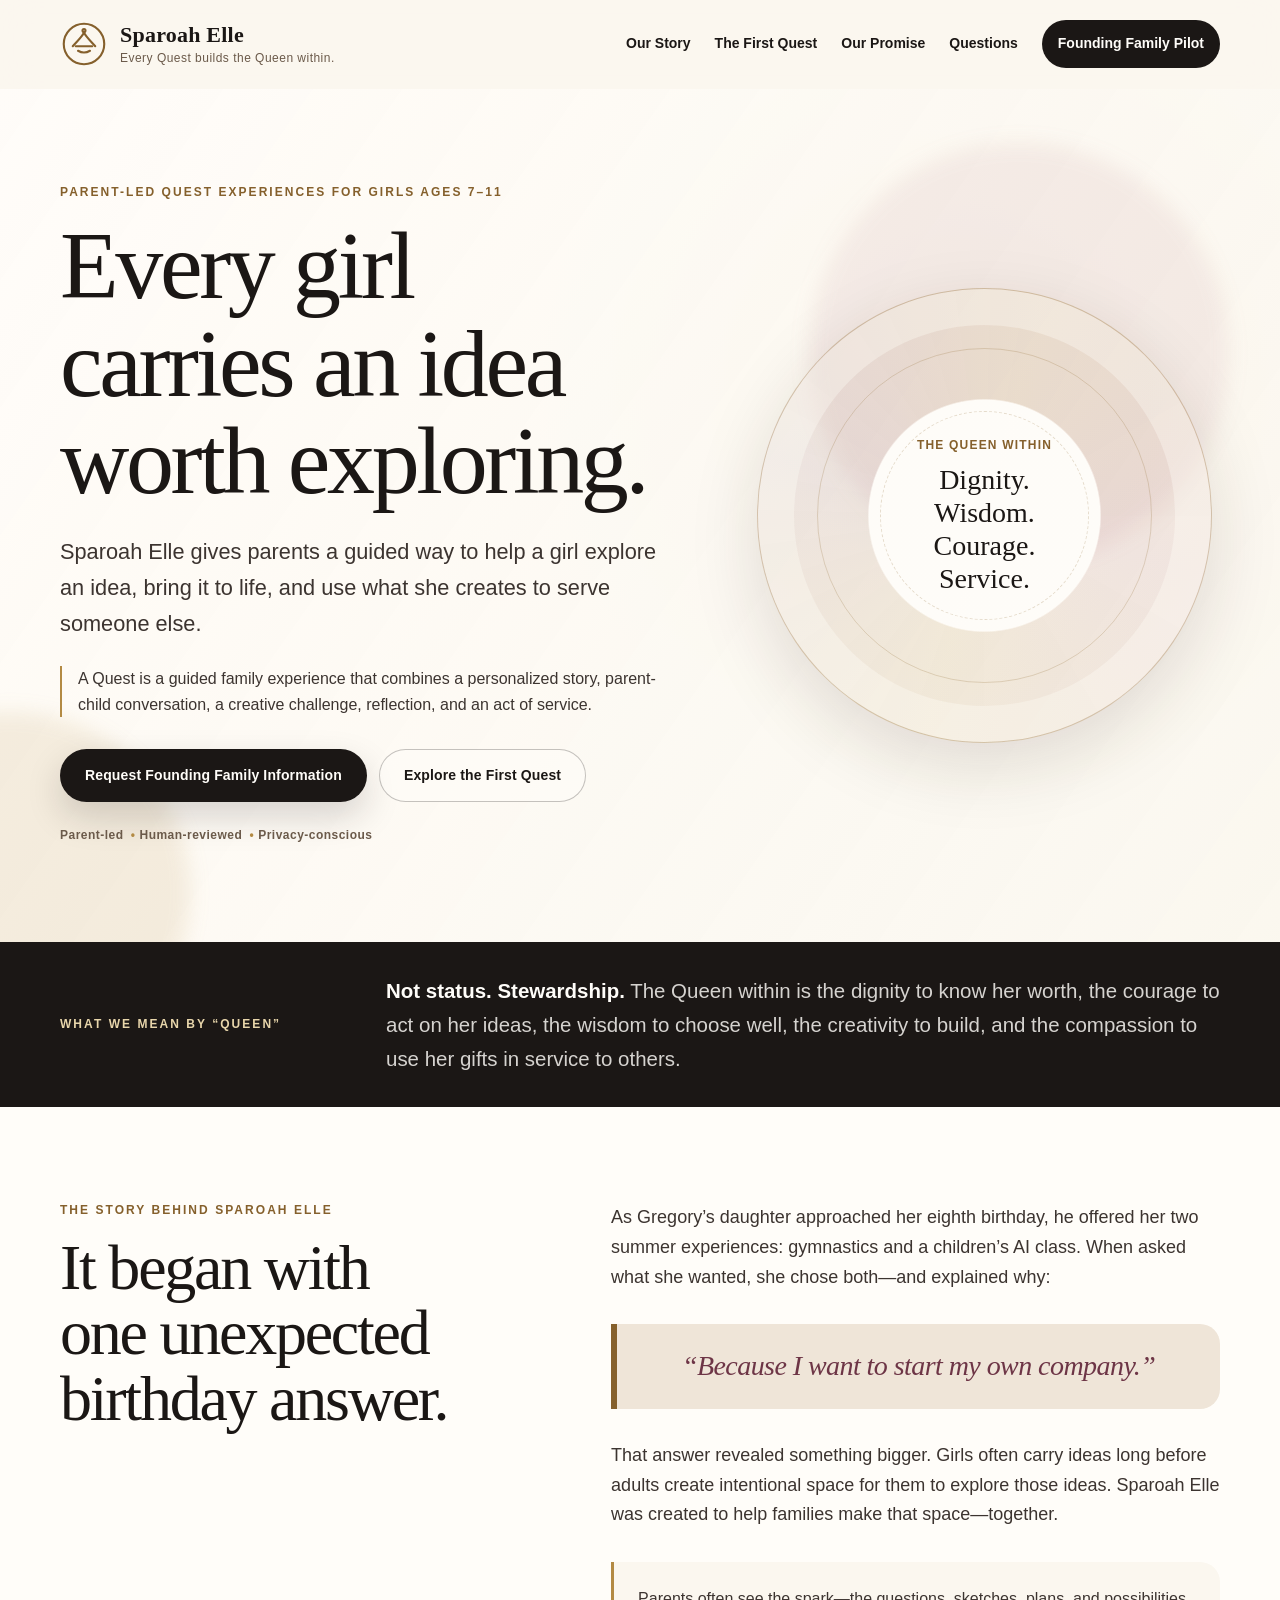
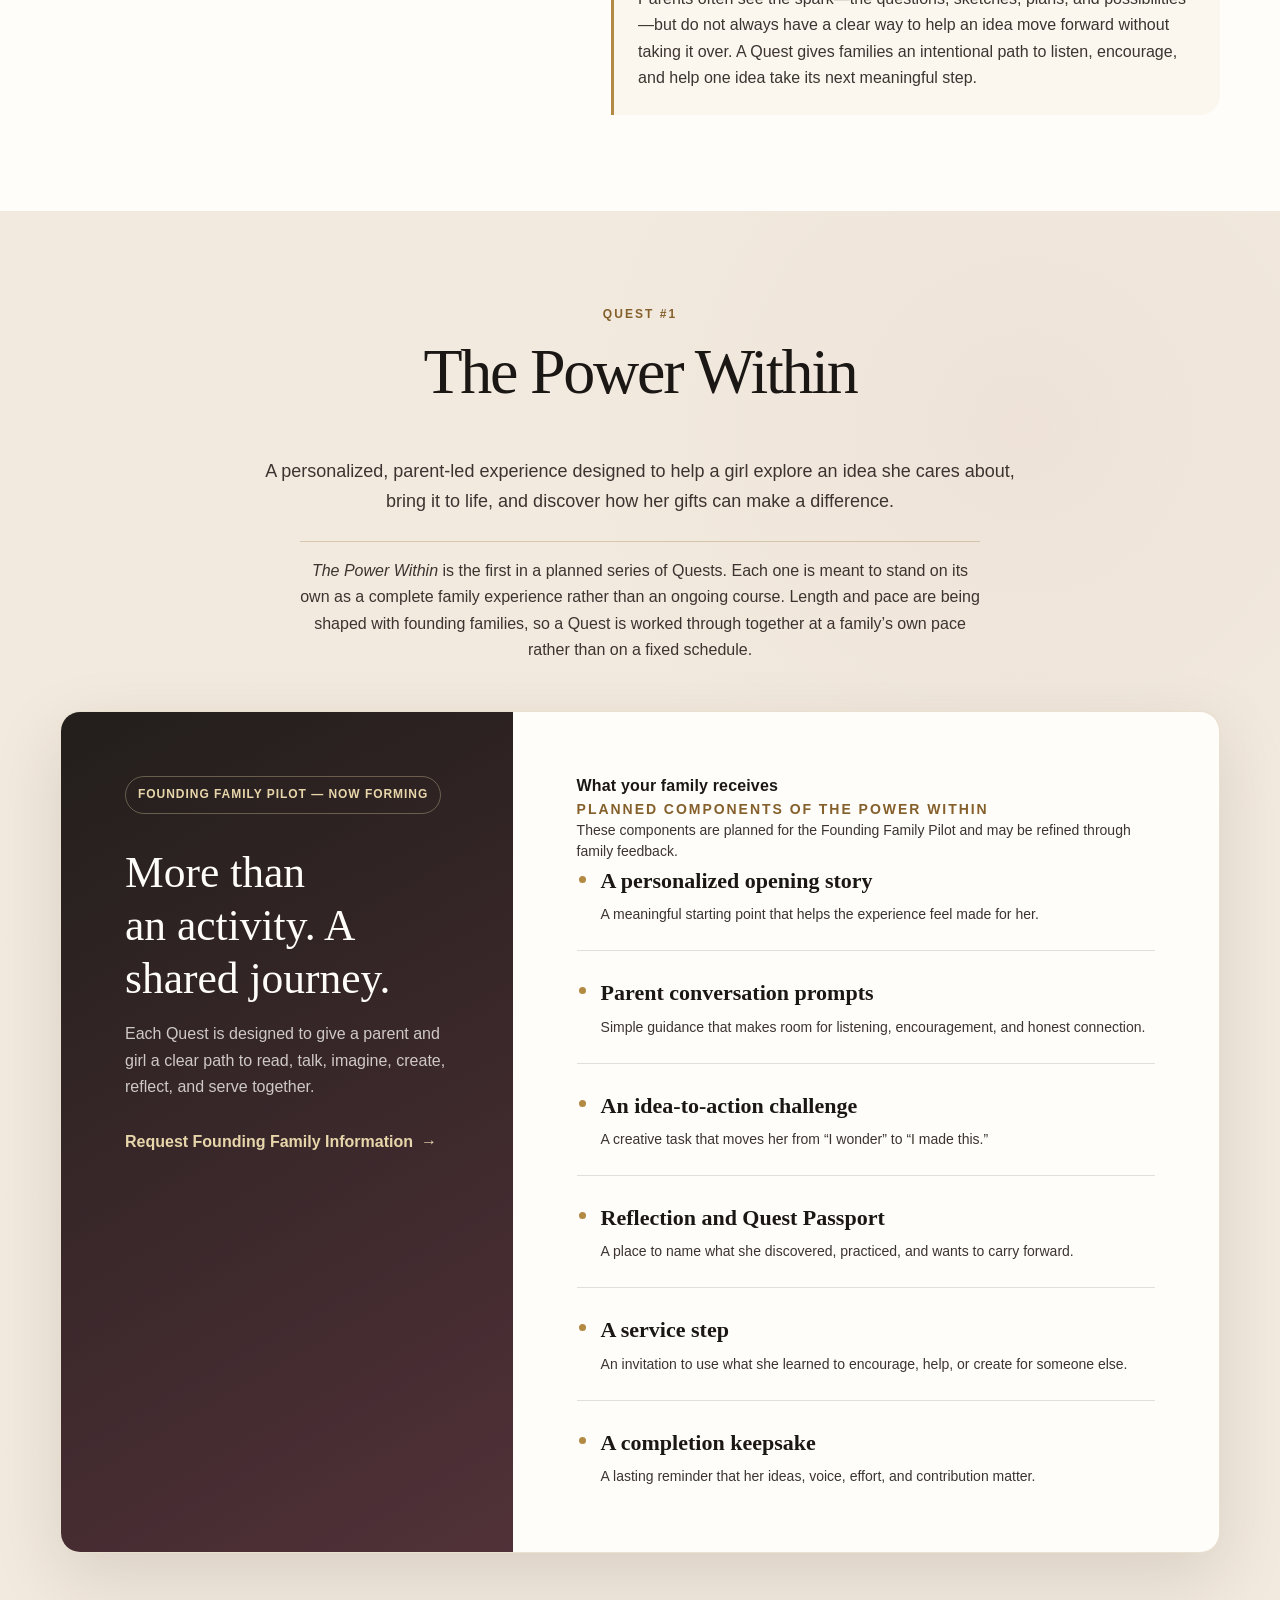
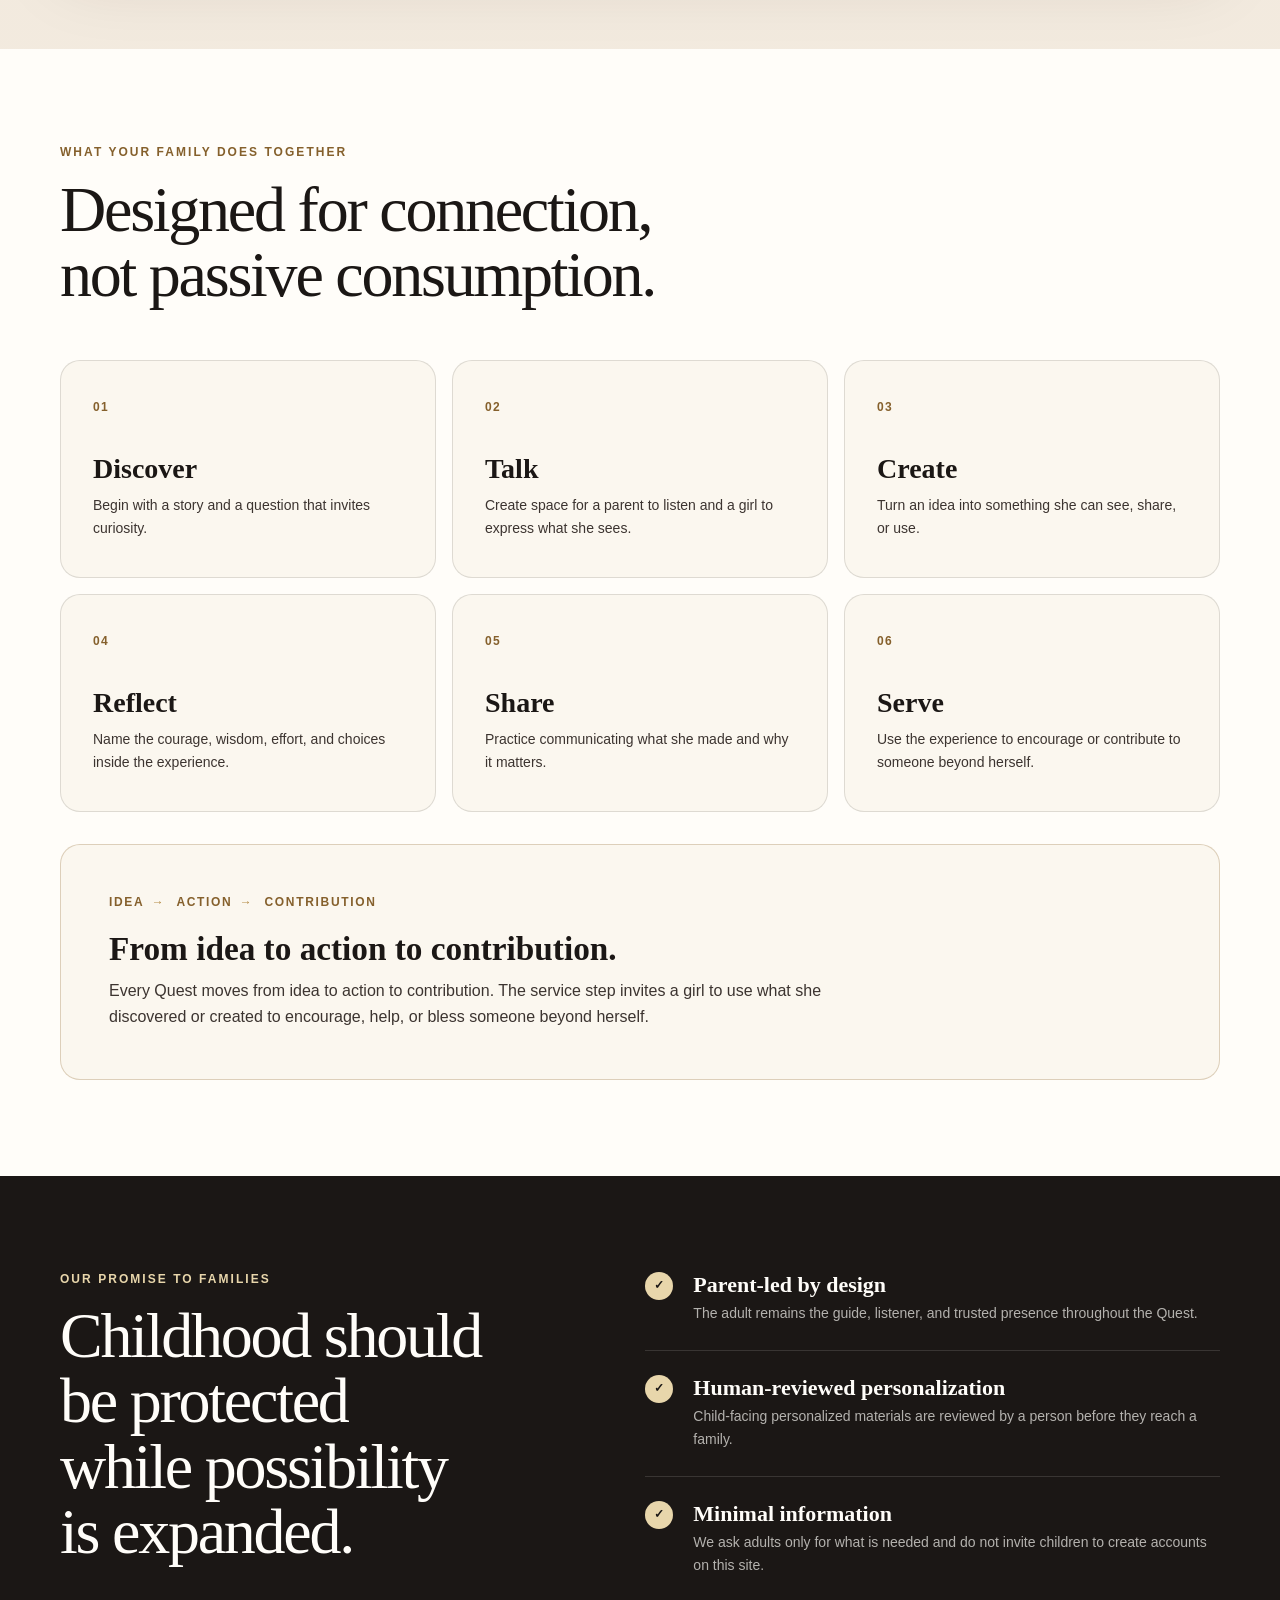
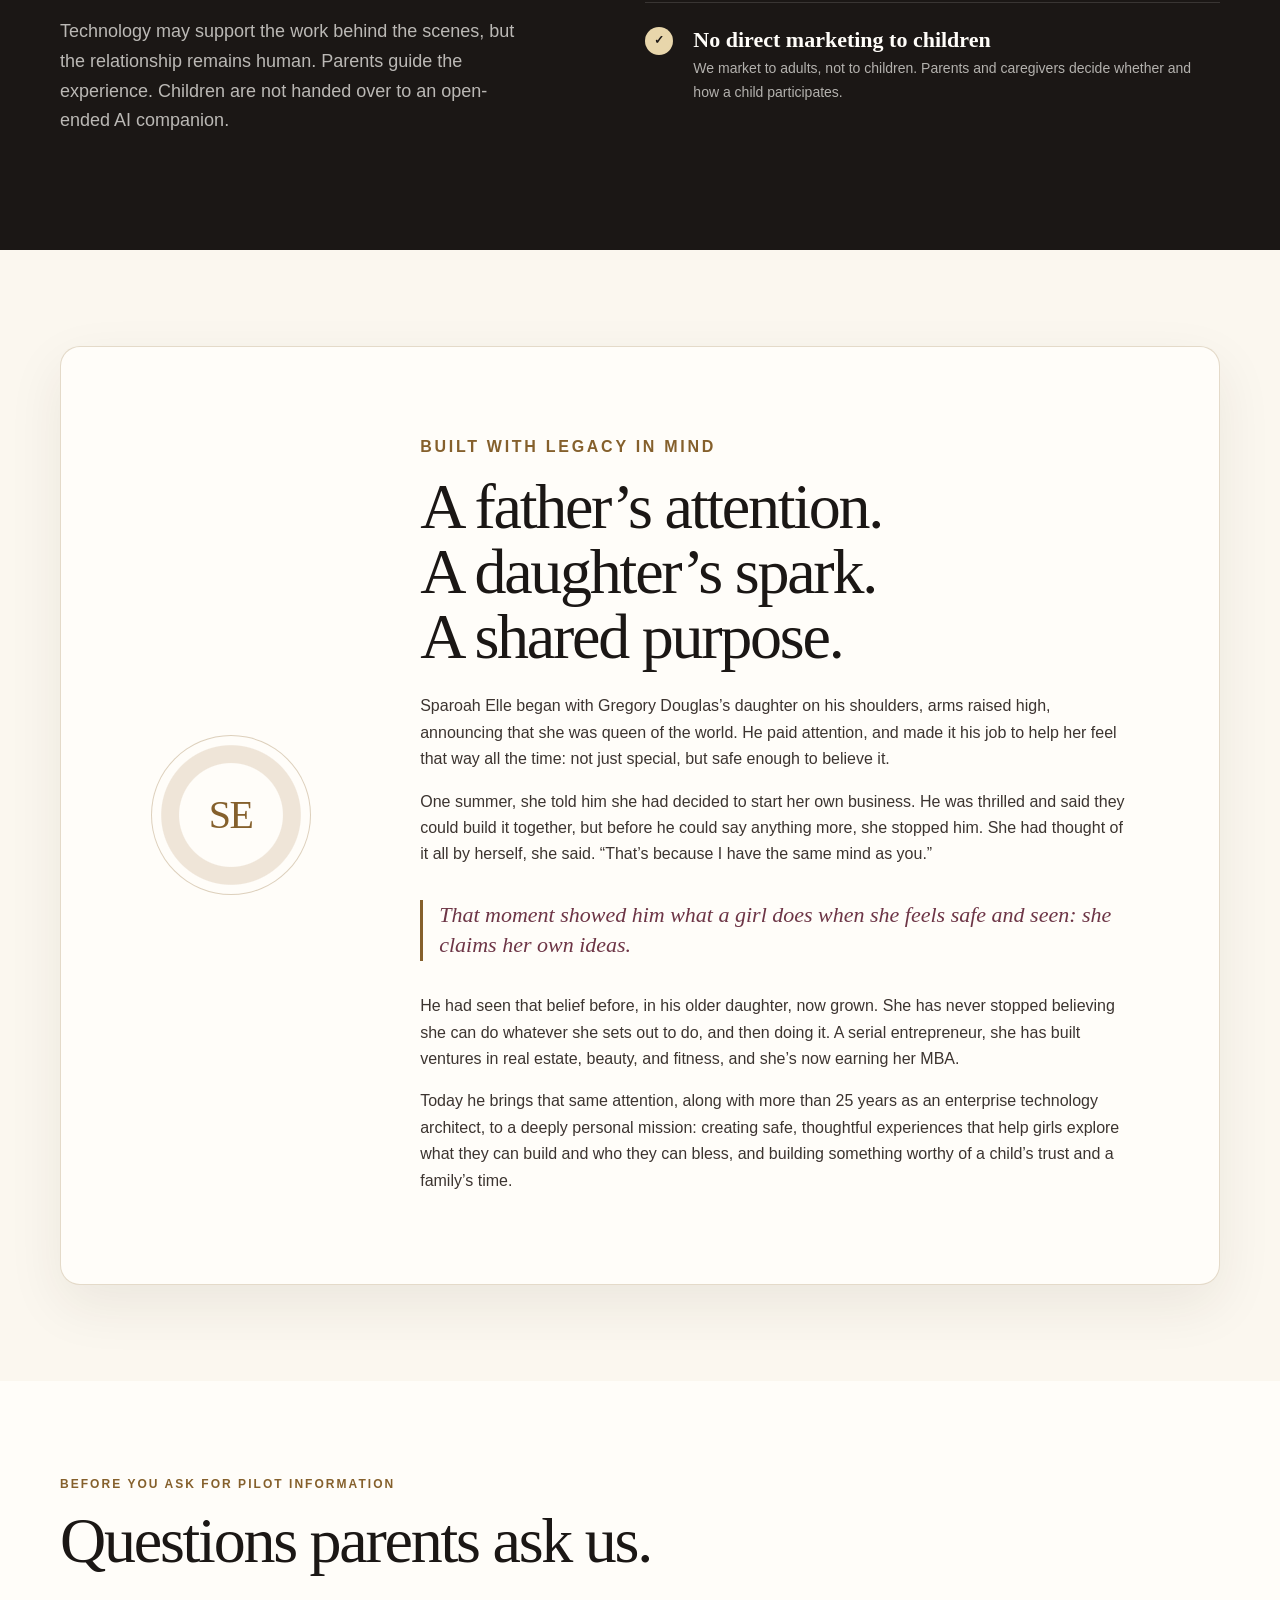
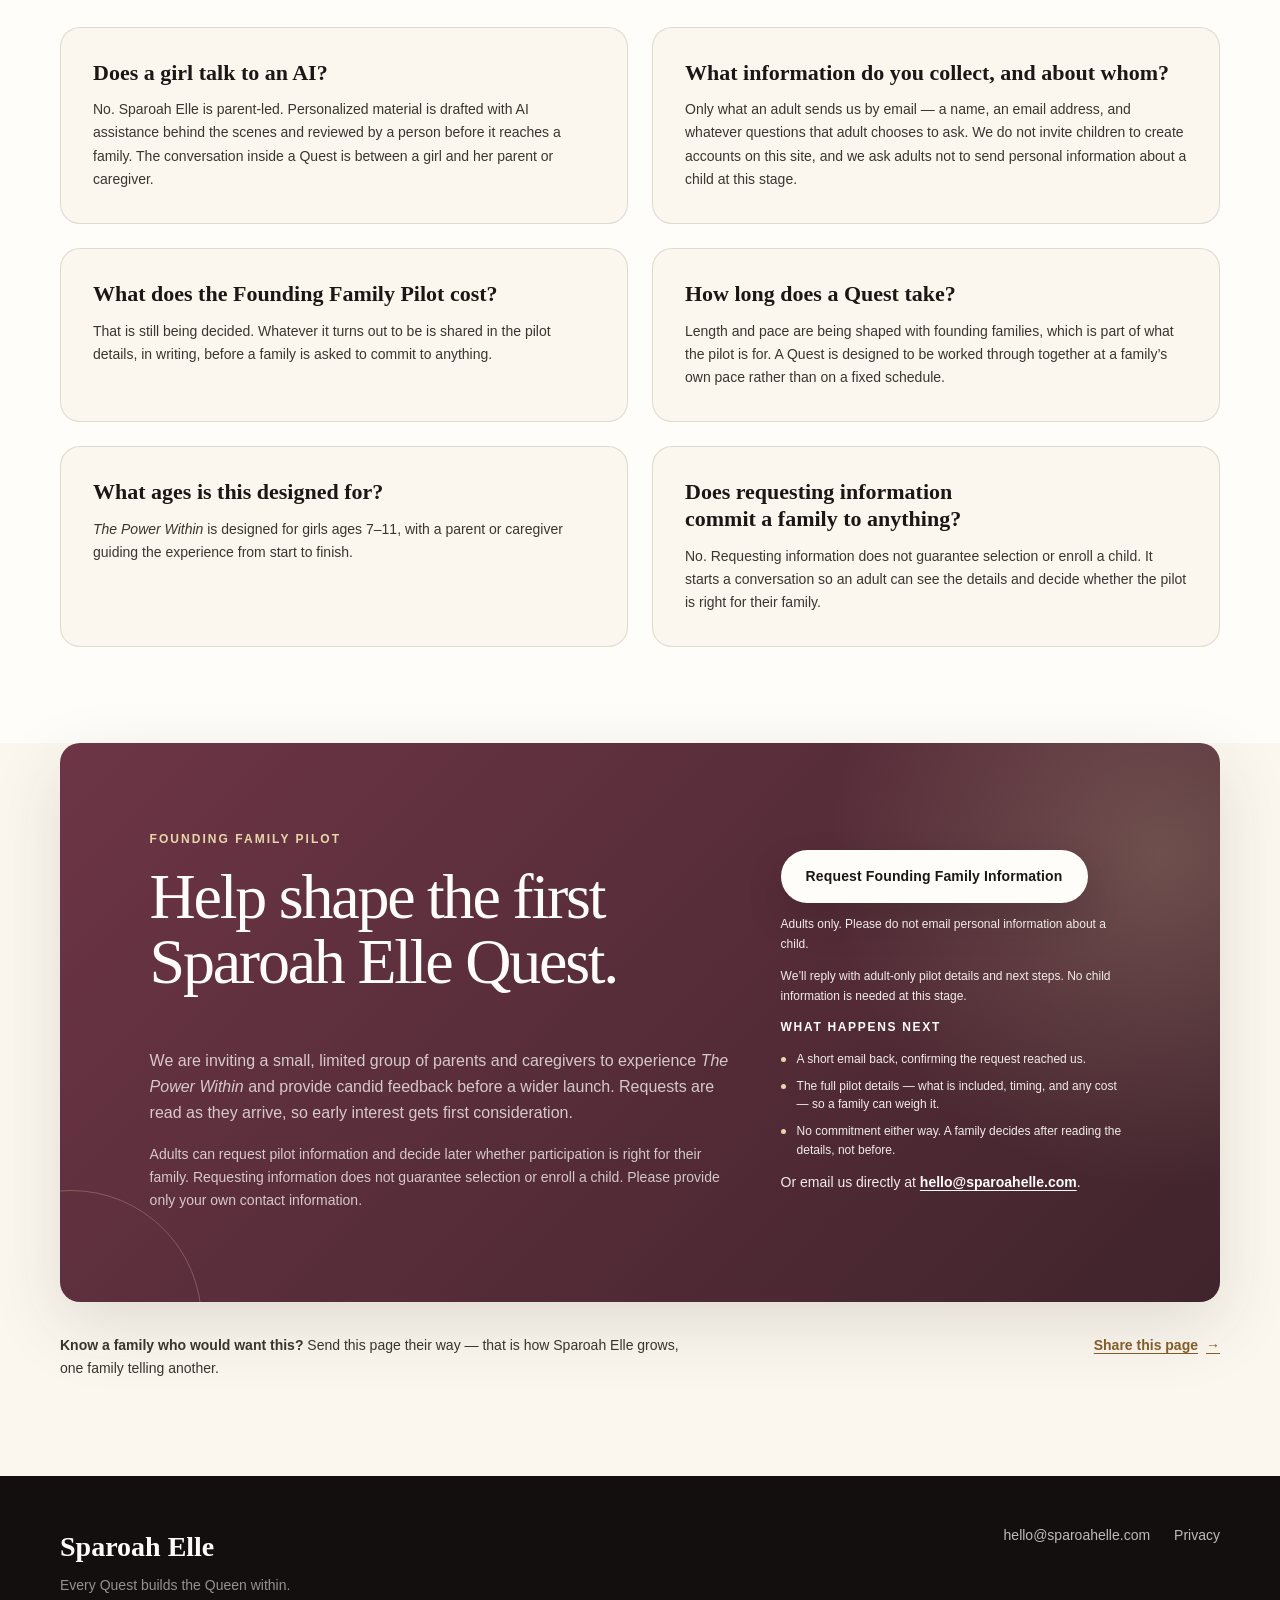
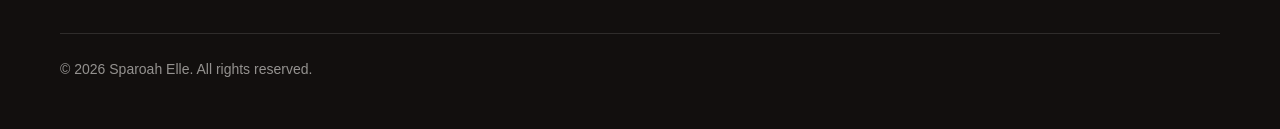
==== index.html @ 15a87c4b "Set the founder section's third paragraph as a pull line Five paragraphs of unbroken prose ran to 33" ====
<!doctype html>
<html lang="en">
<head>
  <meta charset="utf-8">
  <meta name="viewport" content="width=device-width, initial-scale=1">
  <title>Sparoah Elle | Parent-Led Quests for Girls</title>
  <meta name="description" content="Sparoah Elle is building parent-led Quest experiences for girls ages 7 to 11, designed with safety and privacy first. Founded by Gregory Douglas.">
  <meta name="theme-color" content="#1b1715">
  <meta name="robots" content="index,follow">
  <link rel="canonical" href="https://sparoahelle.com/">
  <link rel="icon" href="favicon.svg" type="image/svg+xml">
  <link rel="icon" href="favicon.ico" sizes="48x48">
  <link rel="apple-touch-icon" href="apple-touch-icon.png">

  <meta property="og:type" content="website">
  <meta property="og:site_name" content="Sparoah Elle">
  <meta property="og:locale" content="en_US">
  <meta property="og:url" content="https://sparoahelle.com/">
  <meta property="og:title" content="Sparoah Elle | Every Quest builds the Queen within">
  <meta property="og:description" content="Sparoah Elle is building parent-led Quest experiences for girls ages 7 to 11, designed with safety and privacy first. Founded by Gregory Douglas.">
  <meta property="og:image" content="https://sparoahelle.com/og-image.png">
  <meta property="og:image:width" content="1200">
  <meta property="og:image:height" content="630">
  <meta property="og:image:alt" content="Sparoah Elle — Every Quest builds the Queen within.">
  <meta name="twitter:card" content="summary_large_image">
  <meta name="twitter:title" content="Sparoah Elle | Every Quest builds the Queen within">
  <meta name="twitter:description" content="Sparoah Elle is building parent-led Quest experiences for girls ages 7 to 11, designed with safety and privacy first. Founded by Gregory Douglas.">
  <meta name="twitter:image" content="https://sparoahelle.com/og-image.png">
  <meta name="twitter:image:alt" content="Sparoah Elle — Every Quest builds the Queen within.">

  <link rel="stylesheet" href="styles.css">
  <script defer src="script.js"></script>

  <script type="application/ld+json">
  {
    "@context": "https://schema.org",
    "@type": "Organization",
    "name": "Sparoah Elle",
    "url": "https://sparoahelle.com/",
    "logo": "https://sparoahelle.com/icon-512.png",
    "slogan": "Sparoah Elle is building parent-led Quest experiences for girls ages 7 to 11, designed with safety and privacy first. Founded by Gregory Douglas.",
    "description": "Sparoah Elle is building parent-led Quest experiences for girls ages 7 to 11, designed with safety and privacy first. Founded by Gregory Douglas.",
    "founder": {
      "@type": "Person",
      "name": "Gregory Douglas"
    }
  }
  </script>
</head>
<body>
  <a class="skip-link" href="#main">Skip to main content</a>

  <header class="site-header" data-header>
    <div class="shell header-inner">
      <a class="brand" href="#top" aria-label="Sparoah Elle home">
        <span class="brand-seal" aria-hidden="true">
          <svg viewBox="0 0 64 64" role="img">
            <circle cx="32" cy="32" r="27"></circle>
            <path d="M17 35c6-7 11-11 15-18 4 7 9 11 15 18"></path>
            <path d="M21 35h22"></path>
            <path d="M24 41c5 3 11 3 16 0"></path>
            <circle cx="32" cy="14" r="2"></circle>
          </svg>
        </span>
        <span class="brand-copy">
          <strong>Sparoah Elle</strong>
          <small>Every Quest builds the Queen within.</small>
        </span>
      </a>

      <button class="menu-button" type="button" aria-expanded="false" aria-controls="site-nav" data-menu-button>
        <span class="sr-only">Open navigation</span>
        <span></span><span></span><span></span>
      </button>

      <nav id="site-nav" class="site-nav" aria-label="Primary navigation" data-nav>
        <a href="#about">Our Story</a>
        <a href="#quest">The First Quest</a>
        <a href="#promise">Our Promise</a>
        <a href="#questions">Questions</a>
        <a class="nav-cta" href="#founding-families">Founding Family Pilot</a>
      </nav>
    </div>
  </header>

  <main id="main">
    <section class="hero" id="top">
      <div class="hero-glow hero-glow-one" aria-hidden="true"></div>
      <div class="hero-glow hero-glow-two" aria-hidden="true"></div>
      <div class="shell hero-grid">
        <div class="hero-copy">
          <p class="eyebrow">Parent-led Quest experiences for girls ages 7–11</p>
          <h1>Every girl carries an idea worth exploring.</h1>
          <p class="hero-lede">Sparoah Elle gives parents a guided way to help a girl explore an idea, bring it to life, and use what she creates to serve someone else.</p>
          <p class="quest-definition">A Quest is a guided family experience that combines a personalized story, parent-child conversation, a creative challenge, reflection, and an act of service.</p>
          <div class="hero-actions">
            <a class="button button-primary" href="#founding-families">Request Founding Family Information</a>
            <a class="button button-secondary" href="#quest">Explore the First Quest</a>
          </div>
          <p class="trust-line"><span>Parent-led</span><span>Human-reviewed</span><span>Privacy-conscious</span></p>
        </div>

        <div class="hero-art" aria-hidden="true">
          <div class="quest-orbit">
            <div class="orbit-center">
              <span class="orbit-kicker">The Queen Within</span>
              <strong>Dignity. Wisdom.<br>Courage. Service.</strong>
            </div>
          </div>
        </div>
      </div>
    </section>

    <section class="definition strip" aria-label="What we mean by the Queen within">
      <div class="shell definition-grid">
        <p class="eyebrow">What we mean by “Queen”</p>
        <p><strong>Not status. Stewardship.</strong> The Queen within is the dignity to know her worth, the courage to act on her ideas, the wisdom to choose well, the creativity to build, and the compassion to use her gifts in service to others.</p>
      </div>
    </section>

    <section class="section story" id="about">
      <div class="shell story-grid">
        <div>
          <p class="eyebrow">The story behind Sparoah Elle</p>
          <h2>It began with one unexpected birthday answer.</h2>
        </div>
        <div class="story-copy">
          <p>As Gregory’s daughter approached her eighth birthday, he offered her two summer experiences: gymnastics and a children’s AI class. When asked what she wanted, she chose both—and explained why:</p>
          <blockquote>“Because I want to start my own company.”</blockquote>
          <p>That answer revealed something bigger. Girls often carry ideas long before adults create intentional space for them to explore those ideas. Sparoah Elle was created to help families make that space—together.</p>
          <p class="story-bridge">Parents often see the spark—the questions, sketches, plans, and possibilities—but do not always have a clear way to help an idea move forward without taking it over. A Quest gives families an intentional path to listen, encourage, and help one idea take its next meaningful step.</p>
        </div>
      </div>
    </section>

    <section class="section quest-section" id="quest">
      <div class="shell">
        <div class="section-heading centered">
          <p class="eyebrow">Quest #1</p>
          <h2>The Power Within</h2>
          <p>A personalized, parent-led experience designed to help a girl explore an idea she cares about, bring it to life, and discover how her gifts can make a difference.</p>
        </div>

        <p class="quest-scope"><em>The Power Within</em> is the first in a planned series of Quests. Each one is meant to stand on its own as a complete family experience rather than an ongoing course. Length and pace are being shaped with founding families, so a Quest is worked through together at a family’s own pace rather than on a fixed schedule.</p>

        <div class="quest-card">
          <div class="quest-card-copy">
            <span class="status-pill">Founding Family Pilot — Now Forming</span>
            <h3>More than an activity. A shared journey.</h3>
            <p>Each Quest is designed to give a parent and girl a clear path to read, talk, imagine, create, reflect, and serve together.</p>
            <a class="text-link" href="#founding-families">Request Founding Family Information <span aria-hidden="true">→</span></a>
          </div>

          <div class="quest-includes">
            <h3 class="includes-label">What your family receives</h3>
            <p class="includes-note">Planned components of <em>The Power Within</em></p>
            <p class="includes-qualifier">These components are planned for the Founding Family Pilot and may be refined through family feedback.</p>
            <!-- A set, not a sequence — unordered on purpose, so it reads differently from the numbered journey. -->
            <ul class="includes-list">
              <li>
                <h4>A personalized opening story</h4>
                <p>A meaningful starting point that helps the experience feel made for her.</p>
              </li>
              <li>
                <h4>Parent conversation prompts</h4>
                <p>Simple guidance that makes room for listening, encouragement, and honest connection.</p>
              </li>
              <li>
                <h4>An idea-to-action challenge</h4>
                <p>A creative task that moves her from “I wonder” to “I made this.”</p>
              </li>
              <li>
                <h4>Reflection and Quest Passport</h4>
                <p>A place to name what she discovered, practiced, and wants to carry forward.</p>
              </li>
              <li>
                <h4>A service step</h4>
                <p>An invitation to use what she learned to encourage, help, or create for someone else.</p>
              </li>
              <li>
                <h4>A completion keepsake</h4>
                <p>A lasting reminder that her ideas, voice, effort, and contribution matter.</p>
              </li>
            </ul>
          </div>
        </div>
      </div>
    </section>

    <section class="section experience">
      <div class="shell">
        <div class="section-heading">
          <p class="eyebrow">What your family does together</p>
          <h2>Designed for connection, not passive consumption.</h2>
        </div>
        <div class="steps-grid">
          <article><span>01</span><h3>Discover</h3><p>Begin with a story and a question that invites curiosity.</p></article>
          <article><span>02</span><h3>Talk</h3><p>Create space for a parent to listen and a girl to express what she sees.</p></article>
          <article><span>03</span><h3>Create</h3><p>Turn an idea into something she can see, share, or use.</p></article>
          <article><span>04</span><h3>Reflect</h3><p>Name the courage, wisdom, effort, and choices inside the experience.</p></article>
          <article><span>05</span><h3>Share</h3><p>Practice communicating what she made and why it matters.</p></article>
          <article><span>06</span><h3>Serve</h3><p>Use the experience to encourage or contribute to someone beyond herself.</p></article>
        </div>

        <aside class="service-callout" aria-labelledby="service-callout-heading">
          <ol class="service-arc" role="list">
            <li>Idea</li>
            <li>Action</li>
            <li>Contribution</li>
          </ol>
          <h3 id="service-callout-heading">From idea to action to contribution.</h3>
          <p>Every Quest moves from idea to action to contribution. The service step invites a girl to use what she discovered or created to encourage, help, or bless someone beyond herself.</p>
        </aside>
      </div>
    </section>

    <section class="section promise" id="promise">
      <div class="shell promise-grid">
        <div class="promise-intro">
          <p class="eyebrow">Our promise to families</p>
          <h2>Childhood should be protected while possibility is expanded.</h2>
          <p>Technology may support the work behind the scenes, but the relationship remains human. Parents guide the experience. Children are not handed over to an open-ended AI companion.</p>
        </div>
        <div class="promise-list">
          <article>
            <span aria-hidden="true">✓</span>
            <div><h3>Parent-led by design</h3><p>The adult remains the guide, listener, and trusted presence throughout the Quest.</p></div>
          </article>
          <article>
            <span aria-hidden="true">✓</span>
            <div><h3>Human-reviewed personalization</h3><p>Child-facing personalized materials are reviewed by a person before they reach a family.</p></div>
          </article>
          <article>
            <span aria-hidden="true">✓</span>
            <div><h3>Minimal information</h3><p>We ask adults only for what is needed and do not invite children to create accounts on this site.</p></div>
          </article>
          <article>
            <span aria-hidden="true">✓</span>
            <div><h3>No direct marketing to children</h3><p>We market to adults, not to children. Parents and caregivers decide whether and how a child participates.</p></div>
          </article>
        </div>
      </div>
    </section>

    <section class="section founder">
      <div class="shell founder-card">
        <div class="founder-mark" aria-hidden="true">SE</div>
        <div>
          <p class="eyebrow">Built with legacy in mind</p>
          <h2>A father’s attention. A daughter’s spark. A shared purpose.</h2>
          <p>Sparoah Elle began with Gregory Douglas’s daughter on his shoulders, arms raised high, announcing that she was queen of the world. He paid attention, and made it his job to help her feel that way all the time: not just special, but safe enough to believe it.</p>
          <p>One summer, she told him she had decided to start her own business. He was thrilled and said they could build it together, but before he could say anything more, she stopped him. She had thought of it all by herself, she said. “That’s because I have the same mind as you.”</p>
          <p class="founder-pull">That moment showed him what a girl does when she feels safe and seen: she claims her own ideas.</p>
          <p>He had seen that belief before, in his older daughter, now grown. She has never stopped believing she can do whatever she sets out to do, and then doing it. A serial entrepreneur, she has built ventures in real estate, beauty, and fitness, and she’s now earning her MBA.</p>
          <p>Today he brings that same attention, along with more than 25 years as an enterprise technology architect, to a deeply personal mission: creating safe, thoughtful experiences that help girls explore what they can build and who they can bless, and building something worthy of a child’s trust and a family’s time.</p>
        </div>
      </div>
    </section>

    <section class="section faq" id="questions">
      <div class="shell">
        <div class="section-heading">
          <p class="eyebrow">Before you ask for pilot information</p>
          <h2>Questions parents ask us.</h2>
        </div>
        <div class="faq-list">
          <article>
            <h3>Does a girl talk to an AI?</h3>
            <p>No. Sparoah Elle is parent-led. Personalized material is drafted with AI assistance behind the scenes and reviewed by a person before it reaches a family. The conversation inside a Quest is between a girl and her parent or caregiver.</p>
          </article>
          <article>
            <h3>What information do you collect, and about whom?</h3>
            <p>Only what an adult sends us by email — a name, an email address, and whatever questions that adult chooses to ask. We do not invite children to create accounts on this site, and we ask adults not to send personal information about a child at this stage.</p>
          </article>
          <article>
            <h3>What does the Founding Family Pilot cost?</h3>
            <p>That is still being decided. Whatever it turns out to be is shared in the pilot details, in writing, before a family is asked to commit to anything.</p>
          </article>
          <article>
            <h3>How long does a Quest take?</h3>
            <p>Length and pace are being shaped with founding families, which is part of what the pilot is for. A Quest is designed to be worked through together at a family’s own pace rather than on a fixed schedule.</p>
          </article>
          <article>
            <h3>What ages is this designed for?</h3>
            <p><em>The Power Within</em> is designed for girls ages 7–11, with a parent or caregiver guiding the experience from start to finish.</p>
          </article>
          <article>
            <h3>Does requesting information commit a family to anything?</h3>
            <p>No. Requesting information does not guarantee selection or enroll a child. It starts a conversation so an adult can see the details and decide whether the pilot is right for their family.</p>
          </article>
        </div>
      </div>
    </section>

    <section class="cta-section" id="founding-families" tabindex="-1">
      <div class="shell cta-card">
        <div>
          <p class="eyebrow">Founding Family Pilot</p>
          <h2>Help shape the first Sparoah Elle Quest.</h2>
          <p>We are inviting a small, limited group of parents and caregivers to experience <em>The Power Within</em> and provide candid feedback before a wider launch. Requests are read as they arrive, so early interest gets first consideration.</p>
          <p class="cta-expectations">Adults can request pilot information and decide later whether participation is right for their family. Requesting information does not guarantee selection or enroll a child. Please provide only your own contact information.</p>
        </div>
        <div class="cta-actions">
          <a class="button button-light" href="mailto:hello@sparoahelle.com?subject=Founding%20Family%20Interest&amp;body=I%20am%20an%20adult%20interested%20in%20learning%20more%20about%20the%20Sparoah%20Elle%20Founding%20Family%20Pilot.%20I%20have%20not%20included%20personal%20information%20about%20a%20child.">Request Founding Family Information</a>
          <p>Adults only. Please do not email personal information about a child.</p>
          <p>We’ll reply with adult-only pilot details and next steps. No child information is needed at this stage.</p>
          <p class="cta-next-label">What happens next</p>
          <ul class="cta-next">
            <li>A short email back, confirming the request reached us.</li>
            <li>The full pilot details — what is included, timing, and any cost — so a family can weigh it.</li>
            <li>No commitment either way. A family decides after reading the details, not before.</li>
          </ul>
          <!-- Visible fallback: the address must be readable even with no registered mail handler. -->
          <p class="cta-fallback">Or email us directly at <a href="mailto:hello@sparoahelle.com">hello@sparoahelle.com</a>.</p>
        </div>
      </div>

      <!-- Pass-it-on link. No recipient in the mailto, so the sender chooses who sees it. -->
      <div class="shell share-row">
        <p class="share-lead"><strong>Know a family who would want this?</strong> Send this page their way — that is how Sparoah Elle grows, one family telling another.</p>
        <a class="share-link" href="mailto:?subject=Thought%20of%20you%20%E2%80%94%20Sparoah%20Elle&amp;body=Hi%2C%0A%0AThis%20made%20me%20think%20of%20you%20%E2%80%94%20Sparoah%20Elle.%20It%20gives%20parents%20a%20guided%20way%20to%20help%20a%20girl%20explore%20an%20idea%20she%20is%20carrying%2C%20bring%20it%20to%20life%2C%20and%20use%20what%20she%20creates%20to%20serve%20someone%20else.%20A%20parent%20guides%20the%20whole%20experience.%0A%0AThey%20are%20forming%20a%20small%20Founding%20Family%20Pilot%20right%20now.%0A%0AWorth%20a%20look%3A%20https%3A%2F%2Fsparoahelle.com">Share this page <span aria-hidden="true">→</span></a>
      </div>
    </section>
  </main>

  <footer class="site-footer">
    <div class="shell footer-grid">
      <div>
        <a class="footer-brand" href="#top">Sparoah Elle</a>
        <p>Every Quest builds the Queen within.</p>
      </div>
      <div class="footer-links">
        <a href="mailto:hello@sparoahelle.com">hello@sparoahelle.com</a>
        <a href="privacy.html">Privacy</a>
      </div>
      <p class="copyright">© <span data-year>2026</span> Sparoah Elle. All rights reserved.</p>
    </div>
  </footer>
</body>
</html>
---- styles.css ----
/* Sparoah Elle — design tokens.
   Every size, space and radius below is named. Nothing in this file may
   introduce a raw value outside these scales; tests/verify.mjs enforces that for
   font-size, font-weight and border-radius. */
:root {
  /* Palette — brand values, unchanged. --gold-deep and the ivory alphas in the
     CTA card are load-bearing for WCAG AA; see CLAUDE.md before touching them. */
  --ink: #1b1715;
  --ink-soft: #3c3430;
  --ivory: #fbf7ef;
  --paper: #fffdf9;
  --sand: #efe5d8;
  --gold: #b38a43;
  --gold-deep: #85602c;
  --gold-pale: #e8d6ab;
  --plum: #6d3546;
  --rose: #a86473;
  /* Warm brown for muted supporting text. Replaces the cool #6f625d, which read
     as a fourth grey against a warm palette. Measures 6.17:1 on --ivory. */
  --warm-muted: #6b5a4a;
  --line: rgba(27, 23, 21, 0.13);
  --shadow: 0 24px 70px rgba(50, 34, 26, 0.13);

  /* Type scale — seven steps. Every fixed font-size on the site is one of these. */
  --text-xs: .75rem;      /* 12 — eyebrows, pills, meta labels */
  --text-sm: .875rem;     /* 14 — fine print, captions, footer */
  --text-base: 1rem;      /* 16 — body */
  --text-md: 1.125rem;    /* 18 — ledes and section intros */
  --text-lg: 1.375rem;    /* 22 — h4 and small h3 */
  --text-xl: 1.75rem;     /* 28 — h3 */
  --text-2xl: 2.5rem;     /* 40 — largest non-display heading */

  /* Display sizes — fluid, and the only sizes outside the scale. Three of them.
     They are redefined at the 620px breakpoint rather than overridden per rule. */
  --display-1: clamp(3.5rem, 7.5vw, 6.75rem);   /* homepage h1 */
  --display-2: clamp(2.5rem, 5vw, 4.5rem);      /* h2, secondary-page h1 */
  --display-3: clamp(2rem, 3.4vw, 3.25rem);     /* pull quote, feature h3 */

  /* Weights — three. 400 body, 600 subheads and labels, 700 headlines and CTAs. */
  --weight-body: 400;
  --weight-medium: 600;
  --weight-bold: 700;

  /* Spacing — 4px base, 8px grid from --space-md up. */
  --space-2xs: 4px;
  --space-xs: 8px;
  --space-sm: 12px;
  --space-md: 16px;
  --space-lg: 24px;
  --space-xl: 32px;
  --space-2xl: 48px;
  --space-3xl: 64px;
  --space-4xl: 96px;
  --space-5xl: 128px;

  /* Radius — three. Pills, cards, circles. */
  --radius-pill: 999px;
  --radius-card: 20px;
  --radius-round: 50%;

  /* Iowan Old Style is an Apple system font. The Palatino names cover Windows;
     Georgia and the Noto/Liberation serifs cover Android and Linux, which would
     otherwise drop to an unstyled default serif. */
  --serif: "Iowan Old Style", "Palatino Linotype", "Book Antiqua", Palatino, Georgia, "Noto Serif", "Liberation Serif", "Times New Roman", serif;
  --sans: Inter, ui-sans-serif, -apple-system, BlinkMacSystemFont, "Segoe UI", Roboto, "Noto Sans", Helvetica, Arial, sans-serif;
  --shell: min(1160px, calc(100vw - 40px));
}

* { box-sizing: border-box; }
html { scroll-behavior: smooth; }
body {
  margin: 0;
  background: var(--ivory);
  color: var(--ink);
  font-family: var(--sans);
  font-size: var(--text-base);
  font-weight: var(--weight-body);
  line-height: 1.65;
  text-rendering: optimizeLegibility;
  -webkit-font-smoothing: antialiased;
}
img, svg { display: block; max-width: 100%; }
a { color: inherit; }
button, input, textarea, select { font: inherit; }

.sr-only {
  position: absolute;
  width: 1px;
  height: 1px;
  padding: 0;
  margin: -1px;
  overflow: hidden;
  clip: rect(0,0,0,0);
  white-space: nowrap;
  border: 0;
}

.skip-link {
  position: fixed;
  left: var(--space-md);
  top: -5rem;
  z-index: 999;
  padding: var(--space-sm) var(--space-md);
  background: var(--paper);
  border: 2px solid var(--gold);
  border-radius: var(--radius-card);
  text-decoration: none;
}
.skip-link:focus { top: var(--space-md); }

.shell { width: var(--shell); margin-inline: auto; }
.section { padding: var(--space-4xl) 0; }
/* The header is sticky, so anchor targets must clear it or their headings land underneath. */
section[id], #main { scroll-margin-top: var(--space-4xl); }
/* Programmatic focus target for anchor navigation; never a keyboard tab stop. */
section[tabindex="-1"]:focus { outline: none; }
.eyebrow {
  margin: 0 0 var(--space-md);
  color: var(--gold-deep);
  font-size: var(--text-xs);
  font-weight: var(--weight-bold);
  letter-spacing: .17em;
  line-height: 1.3;
  text-transform: uppercase;
}

h1, h2, h3, h4, p { margin-top: 0; }
h1, h2, h3, h4 {
  text-wrap: balance;
}
h1, h2 {
  font-family: var(--serif);
  font-weight: var(--weight-body);
  letter-spacing: -.035em;
  line-height: 1.02;
}
h1 { font-size: var(--display-1); }
h2 { font-size: var(--display-2); }
h3 { line-height: 1.22; }
p { color: var(--ink-soft); }

.site-header {
  position: sticky;
  top: 0;
  z-index: 50;
  background: rgba(251, 247, 239, .9);
  border-bottom: 1px solid transparent;
  backdrop-filter: blur(18px);
  transition: border-color .2s ease, box-shadow .2s ease;
}
.site-header.is-scrolled {
  border-color: var(--line);
  box-shadow: 0 9px 35px rgba(50, 34, 26, .06);
}
.header-inner {
  min-height: 88px;
  display: flex;
  align-items: center;
  justify-content: space-between;
  gap: var(--space-xl);
}
.brand {
  display: inline-flex;
  align-items: center;
  gap: var(--space-sm);
  text-decoration: none;
}
.brand-seal {
  width: var(--space-2xl);
  color: var(--gold-deep);
}
/* Stroke weight matches the wordmark. At 1.8 the mark read as delicate line art
   beside a bold serif, so the two halves looked like unrelated decisions. */
.brand-seal svg { fill: none; stroke: currentColor; stroke-width: 2.8; stroke-linecap: round; stroke-linejoin: round; }
.brand-copy { display: grid; line-height: 1.1; }
.brand-copy strong {
  font-family: var(--serif);
  font-size: var(--text-lg);
  font-weight: var(--weight-medium);
  letter-spacing: .01em;
}
/* Warm brown, not grey — the tagline sat outside the palette. */
.brand-copy small {
  margin-top: var(--space-2xs);
  color: var(--warm-muted);
  font-size: var(--text-xs);
  letter-spacing: .04em;
}
.site-nav {
  display: flex;
  align-items: center;
  gap: var(--space-lg);
  font-size: var(--text-sm);
  font-weight: var(--weight-medium);
}
.site-nav a { text-decoration: none; }
.site-nav a:not(.nav-cta) { position: relative; }
.site-nav a:not(.nav-cta)::after {
  content: "";
  position: absolute;
  left: 0;
  right: 100%;
  bottom: -5px;
  height: 1px;
  background: var(--gold-deep);
  transition: right .2s ease;
}
.site-nav a:not(.nav-cta):hover::after,
.site-nav a:not(.nav-cta):focus-visible::after { right: 0; }
.nav-cta {
  padding: var(--space-sm) var(--space-md);
  color: var(--paper);
  background: var(--ink);
  border-radius: var(--radius-pill);
}
.menu-button { display: none; }

.hero {
  position: relative;
  min-height: 780px;
  display: grid;
  align-items: center;
  overflow: hidden;
  padding: var(--space-4xl) 0;
  background:
    linear-gradient(125deg, rgba(255,253,249,.92), rgba(251,247,239,.84)),
    radial-gradient(circle at 75% 35%, rgba(179,138,67,.18), transparent 38%);
}
.hero-glow {
  position: absolute;
  border-radius: var(--radius-pill);
  filter: blur(10px);
  pointer-events: none;
}
.hero-glow-one {
  width: 420px;
  height: 420px;
  right: 4vw;
  top: 6vh;
  background: rgba(168,100,115,.09);
}
.hero-glow-two {
  width: 360px;
  height: 360px;
  left: -170px;
  bottom: -130px;
  background: rgba(179,138,67,.13);
}
.hero-grid {
  position: relative;
  display: grid;
  grid-template-columns: 1.12fr .88fr;
  align-items: center;
  gap: clamp(var(--space-2xl), 7vw, var(--space-4xl));
}
.hero-copy { max-width: 700px; }
.hero-copy h1 { margin-bottom: var(--space-lg); }
.hero-lede {
  max-width: 650px;
  margin-bottom: var(--space-xl);
  font-size: clamp(var(--text-md), 1.7vw, var(--text-lg));
}
.quest-definition {
  max-width: 620px;
  margin: 0 0 var(--space-xl);
  padding-left: var(--space-md);
  border-left: 2px solid var(--gold);
  font-size: clamp(var(--text-base), 1.25vw, var(--text-md));
  line-height: 1.6;
}
/* Tighten the gap only when the definition follows the lede. */
.hero-lede:has(+ .quest-definition) { margin-bottom: var(--space-lg); }
.hero-actions { display: flex; flex-wrap: wrap; gap: var(--space-sm); }
.button {
  min-height: 53px;
  display: inline-flex;
  align-items: center;
  justify-content: center;
  padding: var(--space-sm) var(--space-lg);
  border: 1px solid transparent;
  border-radius: var(--radius-pill);
  font-size: var(--text-sm);
  font-weight: var(--weight-bold);
  letter-spacing: .01em;
  text-decoration: none;
  transition: transform .2s ease, box-shadow .2s ease, background-color .2s ease;
}
.button:hover { transform: translateY(-2px); }
.button:focus-visible, a:focus-visible, button:focus-visible {
  outline: 3px solid rgba(179,138,67,.42);
  outline-offset: 3px;
}
.button-primary {
  color: var(--paper);
  background: var(--ink);
  box-shadow: 0 15px 35px rgba(27,23,21,.17);
}
.button-primary:hover { box-shadow: 0 20px 42px rgba(27,23,21,.23); }
.button-secondary { border-color: rgba(27,23,21,.25); background: rgba(255,253,249,.48); }
.trust-line {
  display: flex;
  flex-wrap: wrap;
  gap: var(--space-md);
  margin: var(--space-lg) 0 0;
  color: var(--warm-muted);
  font-size: var(--text-xs);
  font-weight: var(--weight-bold);
  letter-spacing: .04em;
}
.trust-line span { position: relative; }
.trust-line span:not(:last-child)::after {
  content: "•";
  position: absolute;
  right: -12px;
  color: var(--gold);
}

/* The orbit sets its own height. It carried six step chips until the correction
   release removed them; a fixed min-height now only adds dead space. */
.hero-art { display: grid; place-items: center; }
.quest-orbit {
  position: relative;
  width: min(455px, 42vw);
  aspect-ratio: 1;
  border: 1px solid rgba(143,105,47,.29);
  border-radius: var(--radius-round);
  box-shadow: inset 0 0 0 36px rgba(255,253,249,.32), var(--shadow);
  background:
    radial-gradient(circle, rgba(255,253,249,.98) 0 36%, transparent 36.5%),
    conic-gradient(from 15deg, rgba(179,138,67,.14), rgba(168,100,115,.13), rgba(179,138,67,.14), rgba(109,53,70,.1), rgba(179,138,67,.14));
}
.quest-orbit::before,
.quest-orbit::after {
  content: "";
  position: absolute;
  inset: 13%;
  border: 1px solid rgba(143,105,47,.22);
  border-radius: var(--radius-round);
}
.quest-orbit::after { inset: 27%; border-style: dashed; }
.orbit-center {
  position: absolute;
  inset: 30%;
  z-index: 2;
  display: grid;
  place-content: center;
  text-align: center;
}
.orbit-kicker {
  margin-bottom: var(--space-xs);
  color: var(--gold-deep);
  font-size: var(--text-xs);
  font-weight: var(--weight-bold);
  letter-spacing: .1em;
  text-transform: uppercase;
}
.orbit-center strong {
  font-family: var(--serif);
  font-size: clamp(var(--text-lg), 2.3vw, var(--text-xl));
  font-weight: var(--weight-body);
  line-height: 1.18;
}

.strip { padding: var(--space-xl) 0; color: var(--paper); background: var(--ink); }
.definition-grid {
  display: grid;
  grid-template-columns: .5fr 1.5fr;
  align-items: center;
  gap: var(--space-2xl);
}
.definition .eyebrow { margin: 0; color: var(--gold-pale); }
.definition p:last-child { margin: 0; color: rgba(255,253,249,.82); font-size: clamp(var(--text-md), 1.6vw, var(--text-lg)); }
.definition strong { color: var(--paper); }

.story { background: var(--paper); }
.story-grid {
  display: grid;
  grid-template-columns: .82fr 1.18fr;
  gap: clamp(var(--space-2xl), 10vw, var(--space-5xl));
}
.story h2 { max-width: 580px; }
.story-copy { max-width: 680px; }
.story-copy p { font-size: var(--text-md); }
/* Pull quote — a filled panel, not a rule with large type beside it. This is the
   emotional centre of the origin story, so it carries the strongest treatment on
   the page: a deeper fill and heavier bar than .story-bridge below it, and centred
   text. Sized to sit on one line in the story column rather than at display scale,
   which wrapped it across three lines and buried the sentence. */
blockquote {
  margin: var(--space-xl) 0;
  padding: var(--space-lg) var(--space-xl);
  color: var(--plum);
  background: var(--sand);
  border-left: 6px solid var(--gold-deep);
  border-radius: 0 var(--radius-card) var(--radius-card) 0;
  font-family: var(--serif);
  font-size: clamp(var(--text-lg), 2.6vw, var(--text-xl));
  font-style: italic;
  letter-spacing: -.02em;
  line-height: 1.3;
  text-align: center;
  text-wrap: balance;
}

/* Restrained highlight — a lighter fill and a thinner bar than the pull quote
   above it, so the two read as different levels of emphasis rather than a pair. */
.story-bridge {
  margin: var(--space-xl) 0 0;
  padding: var(--space-lg);
  background: var(--ivory);
  border-left: 3px solid var(--gold);
  border-radius: 0 var(--radius-card) var(--radius-card) 0;
}
.story-copy .story-bridge { font-size: var(--text-base); }

.quest-section {
  background:
    linear-gradient(rgba(239,229,216,.72), rgba(239,229,216,.72)),
    radial-gradient(circle at 80% 15%, rgba(168,100,115,.18), transparent 28%);
}
.section-heading { max-width: 760px; margin-bottom: var(--space-2xl); }
.section-heading.centered { margin-inline: auto; text-align: center; }
.section-heading > p:last-child { font-size: var(--text-md); }
/* Scope note under the Quest heading: what one Quest is as a unit of work.
   A sibling of .section-heading, not a child, so the heading's own :last-child
   rule keeps applying to the intro paragraph above it. */
.section-heading:has(+ .quest-scope) { margin-bottom: var(--space-lg); }
.quest-scope {
  max-width: 680px;
  margin: 0 auto var(--space-2xl);
  padding-top: var(--space-md);
  border-top: 1px solid rgba(143,105,47,.28);
  font-size: var(--text-base);
  text-align: center;
}
.quest-card {
  display: grid;
  grid-template-columns: .78fr 1.22fr;
  overflow: hidden;
  background: var(--paper);
  border: 1px solid rgba(143,105,47,.2);
  border-radius: var(--radius-card);
  box-shadow: var(--shadow);
}
.quest-card-copy {
  padding: clamp(var(--space-xl), 5vw, var(--space-3xl));
  color: var(--paper);
  background:
    linear-gradient(150deg, rgba(27,23,21,.97), rgba(74,41,49,.96)),
    radial-gradient(circle at 100% 0, rgba(179,138,67,.25), transparent 45%);
}
.status-pill {
  display: inline-flex;
  margin-bottom: var(--space-xl);
  padding: var(--space-xs) var(--space-sm);
  color: var(--gold-pale);
  border: 1px solid rgba(232,214,171,.33);
  border-radius: var(--radius-pill);
  font-size: var(--text-xs);
  font-weight: var(--weight-bold);
  letter-spacing: .08em;
  text-transform: uppercase;
}
.quest-card-copy h3 {
  margin-bottom: var(--space-md);
  font-family: var(--serif);
  font-size: var(--display-3);
  font-weight: var(--weight-body);
}
.quest-card-copy p { color: rgba(255,253,249,.76); }
.text-link {
  display: inline-flex;
  gap: var(--space-xs);
  margin-top: var(--space-sm);
  color: var(--gold-pale);
  font-weight: var(--weight-bold);
  text-decoration: none;
}
.text-link span { transition: transform .2s ease; }
.text-link:hover span { transform: translateX(5px); }
.quest-includes { padding: clamp(var(--space-xl), 5vw, var(--space-3xl)); }
/* Heading names what the family receives; the note keeps planned status visible. */
.includes-label {
  margin: 0 0 var(--space-2xs);
  font-size: var(--text-base);
  font-weight: var(--weight-bold);
  letter-spacing: .01em;
}
.includes-note {
  margin: 0 0 var(--space-xs);
  color: var(--gold-deep);
  font-size: var(--text-xs);
  font-weight: var(--weight-bold);
  letter-spacing: .14em;
  line-height: 1.4;
  text-transform: uppercase;
}
.includes-note em { font-style: normal; }
/* Planned status has to stay readable, so this is body text, not fine print. */
.includes-qualifier { margin: 0 0 var(--space-lg); font-size: var(--text-sm); line-height: 1.55; }
.error-actions { margin-top: var(--space-lg); }
/* Deliberately unnumbered: the components are a set, the journey is a sequence.
   The dot is decorative — an empty ::before, so no marker text is announced. */
.includes-list { margin: 0; padding: 0; list-style: none; }
.includes-list li {
  position: relative;
  padding: var(--space-lg) 0 var(--space-lg) var(--space-lg);
  border-bottom: 1px solid var(--line);
}
/* Optically aligned to the h4 cap height, not to the spacing scale. */
.includes-list li::before {
  content: "";
  position: absolute;
  left: 2px;
  top: 36px;
  width: 7px;
  height: 7px;
  background: var(--gold);
  border-radius: var(--radius-round);
}
.includes-list li:first-child { padding-top: 0; }
.includes-list li:first-child::before { top: 13px; }
.includes-list li:last-child { padding-bottom: 0; border-bottom: 0; }
.quest-includes h4 { margin-bottom: var(--space-2xs); font-family: var(--serif); font-size: var(--text-lg); font-weight: var(--weight-medium); }
.quest-includes p { margin-bottom: 0; font-size: var(--text-sm); }

.experience { background: var(--paper); }
.steps-grid {
  display: grid;
  grid-template-columns: repeat(3, 1fr);
  gap: var(--space-md);
}
.steps-grid article {
  min-height: 218px;
  padding: var(--space-xl);
  background: var(--ivory);
  border: 1px solid var(--line);
  border-radius: var(--radius-card);
  transition: transform .2s ease, border-color .2s ease;
}
.steps-grid article:hover { transform: translateY(-4px); border-color: rgba(143,105,47,.42); }
.steps-grid span { color: var(--gold-deep); font-size: var(--text-xs); font-weight: var(--weight-bold); letter-spacing: .12em; }
.steps-grid h3 { margin: var(--space-xl) 0 var(--space-xs); font-family: var(--serif); font-size: var(--text-xl); font-weight: var(--weight-medium); }
.steps-grid p { margin-bottom: 0; font-size: var(--text-sm); }

/* Service culmination — sits inside the journey section so it reads as the arc's end. */
.service-callout {
  margin-top: var(--space-xl);
  padding: clamp(var(--space-xl), 4vw, var(--space-2xl));
  background: var(--ivory);
  border: 1px solid rgba(143,105,47,.28);
  border-radius: var(--radius-card);
}
.service-arc {
  display: flex;
  flex-wrap: wrap;
  gap: var(--space-xs) var(--space-xl);
  margin: 0 0 var(--space-md);
  padding: 0;
  list-style: none;
  color: var(--gold-deep);
  font-size: var(--text-xs);
  font-weight: var(--weight-bold);
  letter-spacing: .14em;
  text-transform: uppercase;
}
.service-arc li { position: relative; }
/* Decorative connector only — the ordered list carries the sequence. */
.service-arc li:not(:last-child)::after {
  content: "→";
  position: absolute;
  right: -21px;
  color: var(--gold);
}
.service-callout h3 {
  margin: 0 0 var(--space-xs);
  font-family: var(--serif);
  font-size: clamp(var(--text-xl), 2.6vw, var(--text-2xl));
  font-weight: var(--weight-medium);
}
.service-callout p { max-width: 760px; margin: 0; font-size: var(--text-base); }

.promise { color: var(--paper); background: var(--ink); }
.promise-grid {
  display: grid;
  grid-template-columns: .9fr 1.1fr;
  gap: clamp(var(--space-2xl), 9vw, var(--space-5xl));
}
.promise .eyebrow { color: var(--gold-pale); }
.promise h2 { color: var(--paper); }
.promise-intro > p:last-child { color: rgba(255,253,249,.7); font-size: var(--text-md); }
.promise-list article {
  display: grid;
  grid-template-columns: var(--space-xl) 1fr;
  gap: var(--space-md);
  padding: var(--space-lg) 0;
  border-bottom: 1px solid rgba(255,253,249,.13);
}
.promise-list article:first-child { padding-top: 0; }
.promise-list article:last-child { border-bottom: 0; }
.promise-list article > span {
  width: 28px;
  height: 28px;
  display: grid;
  place-items: center;
  color: var(--ink);
  background: var(--gold-pale);
  border-radius: var(--radius-round);
  font-size: var(--text-xs);
  font-weight: var(--weight-bold);
}
.promise-list h3 { margin-bottom: var(--space-2xs); font-family: var(--serif); font-size: var(--text-lg); font-weight: var(--weight-medium); }
.promise-list p { margin: 0; color: rgba(255,253,249,.67); font-size: var(--text-sm); }

/* Questions parents ask — plain headings and answers rather than an accordion:
   six short answers are faster to scan open than behind a disclosure control. */
.faq { background: var(--paper); }
.faq-list {
  display: grid;
  grid-template-columns: repeat(2, 1fr);
  gap: var(--space-lg);
}
.faq-list article {
  padding: var(--space-xl);
  background: var(--ivory);
  border: 1px solid var(--line);
  border-radius: var(--radius-card);
}
.faq-list h3 {
  margin-bottom: var(--space-sm);
  font-family: var(--serif);
  font-size: var(--text-lg);
  font-weight: var(--weight-medium);
}
.faq-list p { margin-bottom: 0; font-size: var(--text-sm); }

.founder { background: var(--ivory); }
.founder-card {
  display: grid;
  grid-template-columns: 180px 1fr;
  align-items: center;
  gap: clamp(var(--space-xl), 7vw, var(--space-4xl));
  padding: clamp(var(--space-xl), 7vw, var(--space-4xl));
  background: var(--paper);
  border: 1px solid rgba(143,105,47,.24);
  border-radius: var(--radius-card);
  box-shadow: 0 20px 55px rgba(50,34,26,.08);
}
.founder-mark {
  width: 160px;
  aspect-ratio: 1;
  display: grid;
  place-items: center;
  color: var(--gold-deep);
  background: radial-gradient(circle, var(--paper) 46%, var(--sand) 47% 62%, var(--paper) 63%);
  border: 1px solid rgba(143,105,47,.3);
  border-radius: var(--radius-round);
  font-family: var(--serif);
  font-size: var(--text-2xl);
  letter-spacing: -.04em;
}
.founder-card h2 { max-width: 840px; margin-bottom: var(--space-lg); }
.founder-card p { max-width: 800px; font-size: var(--text-base); }
.founder-card p:last-child { margin-bottom: 0; }
/* Pull line: breaks five paragraphs of prose without a second filled panel —
   the origin-story blockquote is the page's one panel. Wording unchanged. */
.founder-card .founder-pull {
  margin: var(--space-xl) 0;
  padding-left: var(--space-md);
  color: var(--plum);
  border-left: 3px solid var(--gold-deep);
  font-family: var(--serif);
  font-size: clamp(var(--text-md), 2vw, var(--text-lg));
  font-style: italic;
  line-height: 1.4;
}

.cta-section { padding: 0 0 var(--space-4xl); background: var(--ivory); }
.cta-card {
  position: relative;
  display: grid;
  grid-template-columns: 1.25fr .75fr;
  align-items: center;
  gap: var(--space-2xl);
  overflow: hidden;
  padding: clamp(var(--space-2xl), 7vw, var(--space-4xl));
  color: var(--paper);
  background:
    radial-gradient(circle at 95% 20%, rgba(232,214,171,.22), transparent 28%),
    linear-gradient(135deg, var(--plum), #40242c);
  border-radius: var(--radius-card);
  box-shadow: var(--shadow);
}
.cta-card::before {
  content: "";
  position: absolute;
  width: 260px;
  height: 260px;
  left: -120px;
  bottom: -150px;
  border: 1px solid rgba(232,214,171,.27);
  border-radius: var(--radius-round);
}
.cta-card .eyebrow { color: var(--gold-pale); }
.cta-card h2 { color: var(--paper); }
.cta-card p { max-width: 720px; color: rgba(255,253,249,.75); }
.cta-expectations { margin: var(--space-md) 0 0; color: rgba(255,253,249,.82); font-size: var(--text-sm); }
.cta-actions { display: grid; justify-items: start; gap: var(--space-sm); }
.button-light { color: var(--ink); background: var(--paper); box-shadow: 0 17px 36px rgba(27,23,21,.18); }
/* Brighter than .cta-card p: the actions column sits under the card's pale
   radial highlight, where 75% ivory drops to 4.0:1. At 92% it measures 5.0:1.
   The "what happens next" list carries the same alpha for the same reason. */
.cta-actions p { margin: 0; color: rgba(255,253,249,.92); font-size: var(--text-xs); }
/* Ivory, not --gold-pale. Gold on the card's pale radial highlight measures
   3.92:1, under the 4.5:1 minimum at this size; ivory measures 5.5:1. */
.cta-actions .cta-next-label {
  margin: 0;
  color: var(--paper);
  font-size: var(--text-xs);
  font-weight: var(--weight-bold);
  letter-spacing: .14em;
  text-transform: uppercase;
}
.cta-next {
  margin: 0;
  padding: 0;
  list-style: none;
}
.cta-next li {
  position: relative;
  padding-left: var(--space-md);
  color: rgba(255,253,249,.92);
  font-size: var(--text-xs);
  line-height: 1.55;
}
.cta-next li + li { margin-top: var(--space-xs); }
.cta-next li::before {
  content: "";
  position: absolute;
  left: 0;
  top: 7px;
  width: 5px;
  height: 5px;
  background: var(--gold-pale);
  border-radius: var(--radius-round);
}
/* The address stays readable when no mail handler is registered. Padding plus a
   matching negative margin gives a 44px tap target without opening the layout up.
   Underlined, so the link is not signalled by colour alone. */
.cta-actions .cta-fallback { font-size: var(--text-sm); }
.cta-fallback a {
  display: inline-block;
  padding: var(--space-sm) var(--space-2xs);
  margin: calc(var(--space-sm) * -1) calc(var(--space-2xs) * -1);
  color: var(--paper);
  font-weight: var(--weight-bold);
  text-decoration: underline;
  text-underline-offset: 3px;
}

/* Pass-it-on line. Sits below the pilot card so a visitor reads the adult-only
   context before forwarding the page. The mailto carries no recipient. */
.share-row {
  display: flex;
  flex-wrap: wrap;
  align-items: baseline;
  justify-content: space-between;
  gap: var(--space-md);
  margin-top: var(--space-xl);
}
.share-lead { max-width: 640px; margin: 0; font-size: var(--text-sm); }
.share-link {
  display: inline-flex;
  gap: var(--space-xs);
  padding: var(--space-sm) var(--space-2xs);
  margin: calc(var(--space-sm) * -1) calc(var(--space-2xs) * -1);
  color: var(--gold-deep);
  font-size: var(--text-sm);
  font-weight: var(--weight-bold);
  text-decoration: underline;
  text-underline-offset: 3px;
}
.share-link span { transition: transform .2s ease; }
.share-link:hover span { transform: translateX(5px); }

.site-footer { padding: var(--space-2xl) 0; color: rgba(255,253,249,.78); background: #120f0e; }
.footer-grid {
  display: grid;
  grid-template-columns: 1fr auto;
  gap: var(--space-xl);
  align-items: start;
}
.footer-brand { color: var(--paper); font-family: var(--serif); font-size: var(--text-xl); font-weight: var(--weight-medium); text-decoration: none; }
.footer-grid p { margin: var(--space-2xs) 0 0; color: rgba(255,253,249,.55); font-size: var(--text-sm); }
.footer-links { display: flex; flex-wrap: wrap; justify-content: flex-end; gap: var(--space-lg); font-size: var(--text-sm); }
.footer-links a { color: rgba(255,253,249,.72); text-decoration: none; }
.footer-links a:hover { color: var(--paper); }
.copyright { grid-column: 1 / -1; padding-top: var(--space-lg); border-top: 1px solid rgba(255,253,249,.12); }

.privacy-hero { padding: var(--space-4xl) 0 var(--space-2xl); }
.privacy-hero h1 { max-width: 850px; font-size: var(--display-2); }
.privacy-content { padding: 0 0 var(--space-4xl); }
.privacy-content article {
  max-width: 830px;
  padding: clamp(var(--space-xl), 6vw, var(--space-3xl));
  background: var(--paper);
  border: 1px solid var(--line);
  border-radius: var(--radius-card);
}
.privacy-content h2 { margin-top: var(--space-2xl); font-size: var(--text-2xl); }
.privacy-content h2:first-child { margin-top: 0; }
.privacy-content ul { padding-left: var(--space-lg); color: var(--ink-soft); }
/* Set apart so a reader scanning the notice cannot miss the children's section. */
.privacy-content .children-privacy {
  margin-top: var(--space-xl);
  padding: var(--space-lg);
  background: var(--ivory);
  border: 1px solid rgba(143,105,47,.28);
  border-radius: var(--radius-card);
}
.privacy-content .children-privacy h2 { margin-top: 0; }
.privacy-content .children-privacy p:last-child { margin-bottom: 0; }

@media (max-width: 960px) {
  :root { --shell: min(100% - 32px, 760px); }
  .section { padding: var(--space-3xl) 0; }
  .menu-button {
    width: 44px;
    height: 44px;
    display: grid;
    place-content: center;
    gap: 5px;
    padding: 0;
    background: transparent;
    border: 1px solid var(--line);
    border-radius: var(--radius-round);
  }
  .menu-button span:not(.sr-only) { width: 18px; height: 1.5px; background: var(--ink); transition: transform .2s ease, opacity .2s ease; }
  .menu-button[aria-expanded="true"] span:nth-of-type(2) { transform: translateY(6.5px) rotate(45deg); }
  .menu-button[aria-expanded="true"] span:nth-of-type(3) { opacity: 0; }
  .menu-button[aria-expanded="true"] span:nth-of-type(4) { transform: translateY(-6.5px) rotate(-45deg); }
  .site-nav {
    position: absolute;
    left: var(--space-md);
    right: var(--space-md);
    top: calc(100% + var(--space-xs));
    display: none;
    align-items: stretch;
    flex-direction: column;
    gap: 0;
    padding: var(--space-sm);
    background: var(--paper);
    border: 1px solid var(--line);
    border-radius: var(--radius-card);
    box-shadow: var(--shadow);
  }
  .site-nav.is-open { display: flex; }
  .site-nav a { padding: var(--space-sm); }
  .site-nav .nav-cta { margin-top: var(--space-xs); text-align: center; }
  .hero { min-height: auto; padding-top: var(--space-3xl); }
  .hero-grid, .story-grid, .quest-card, .promise-grid, .cta-card { grid-template-columns: 1fr; }
  .hero-copy { max-width: none; }
  .hero-art { margin-top: var(--space-lg); }
  .quest-orbit { width: min(470px, 74vw); }
  .definition-grid { grid-template-columns: 1fr; gap: var(--space-xs); }
  .steps-grid { grid-template-columns: repeat(2, 1fr); }
  .founder-card { grid-template-columns: 120px 1fr; }
  .founder-mark { width: 115px; font-size: var(--text-xl); }
  .share-row { margin-top: var(--space-lg); }
}

@media (max-width: 620px) {
  :root {
    --shell: calc(100% - 26px);
    --display-1: clamp(3rem, 15vw, 4.5rem);
    --display-2: clamp(2.25rem, 11vw, 3.5rem);
    --display-3: clamp(2rem, 9vw, 2.5rem);
  }
  .section { padding: var(--space-3xl) 0; }
  .header-inner { min-height: 80px; }
  .brand-copy small { display: none; }
  .brand-seal { width: var(--space-xl); }
  .hero { padding: var(--space-3xl) 0; }
  .hero-actions { display: grid; }
  .button { width: 100%; }
  .trust-line { gap: var(--space-sm); }
  .trust-line span:not(:last-child)::after { right: -10px; }
  .quest-orbit { width: 83vw; }
  /* Without the chips the ring can shrink; the centre line needs the extra room. */
  .orbit-center { inset: 22%; }
  .definition { padding: var(--space-lg) 0; }
  blockquote { padding: var(--space-md); }
  .quest-card-copy, .quest-includes { padding: var(--space-lg); }
  .steps-grid { grid-template-columns: 1fr; }
  .steps-grid article { min-height: auto; }
  .faq-list { grid-template-columns: 1fr; }
  .faq-list article { padding: var(--space-lg); }
  .founder-card { grid-template-columns: 1fr; padding: var(--space-lg); }
  .founder-mark { width: 100px; }
  .cta-card { padding: var(--space-lg); }
  .quest-definition { padding-left: var(--space-sm); }
  .story-bridge { padding: var(--space-md); }
  .service-callout { margin-top: var(--space-lg); padding: var(--space-lg); }
  .service-arc { gap: var(--space-xs) var(--space-xl); }
  .service-arc li:not(:last-child)::after { right: -19px; }
  .share-row { flex-direction: column; align-items: flex-start; }
  .privacy-content .children-privacy { padding: var(--space-md); }
  .footer-grid { grid-template-columns: 1fr; }
  .footer-links { justify-content: flex-start; }
}

@media (prefers-reduced-motion: reduce) {
  html { scroll-behavior: auto; }
  *, *::before, *::after { transition-duration: .01ms !important; animation-duration: .01ms !important; animation-iteration-count: 1 !important; }
}
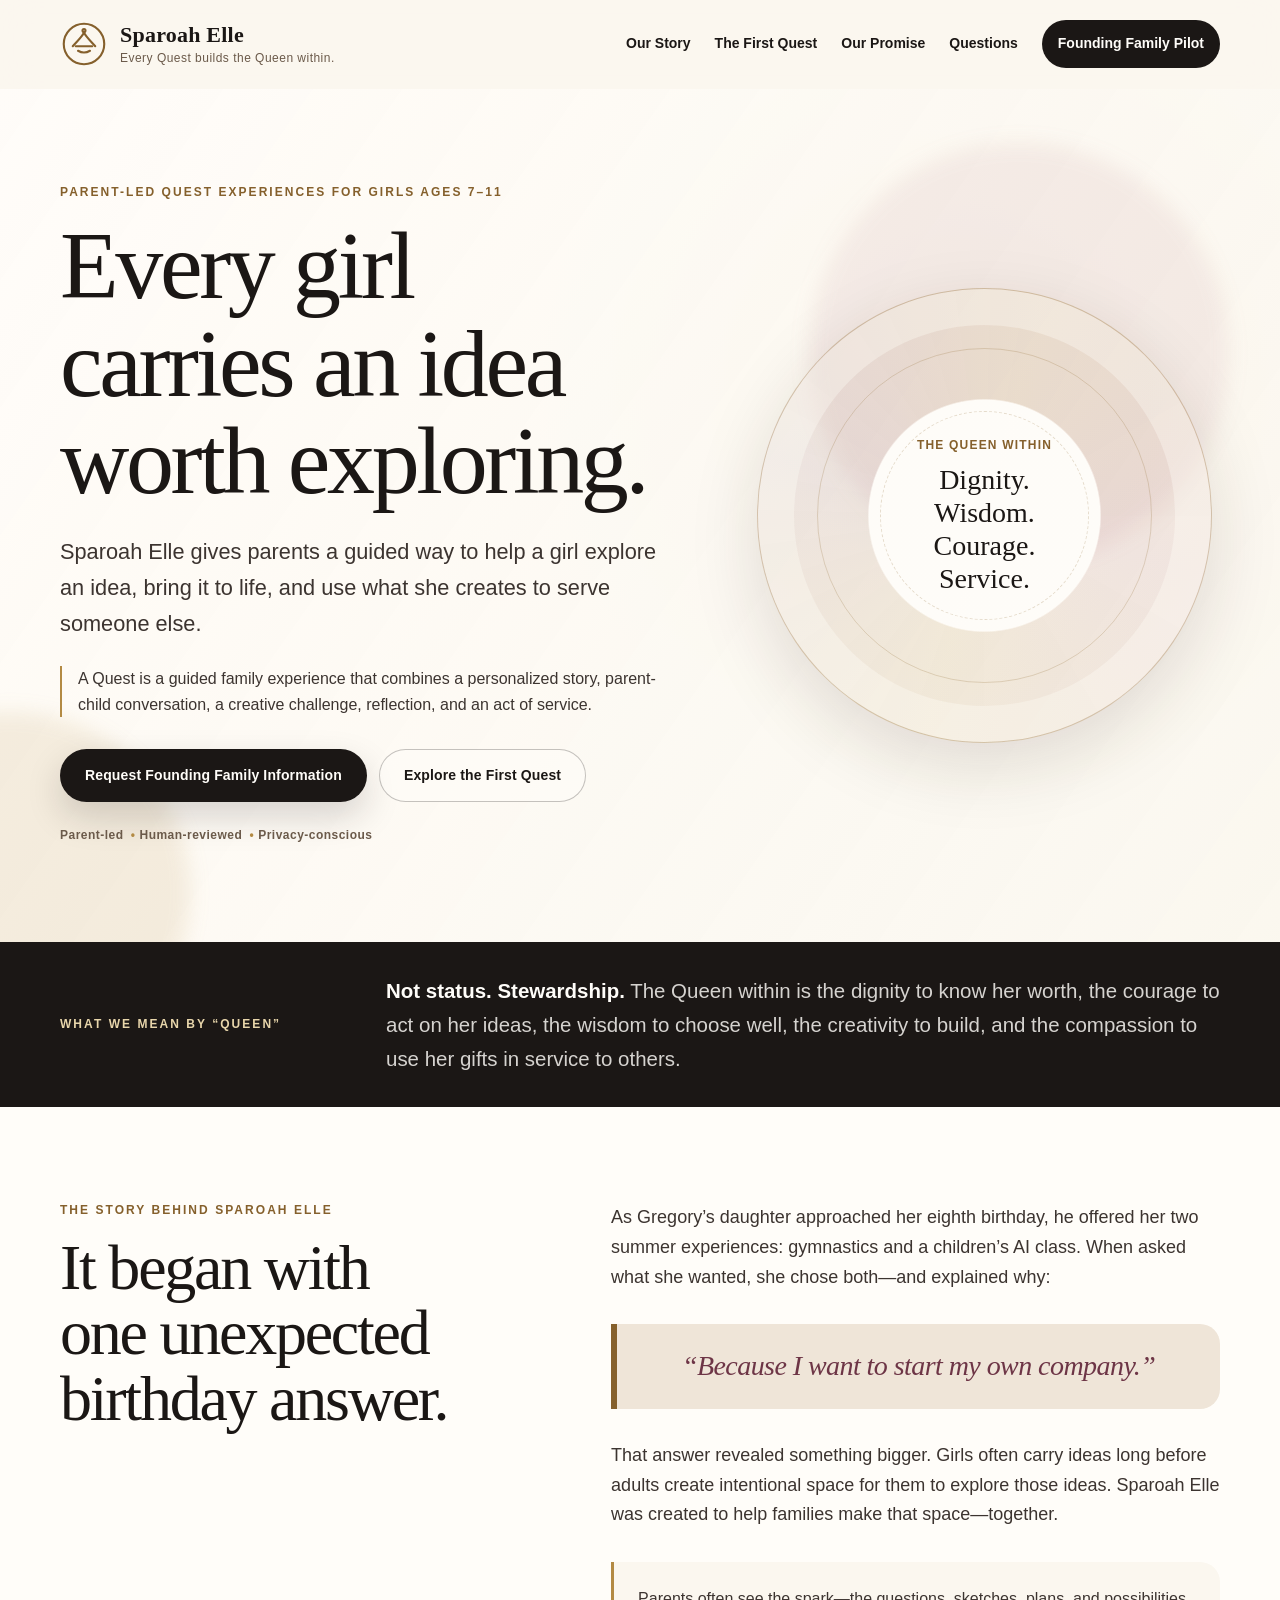
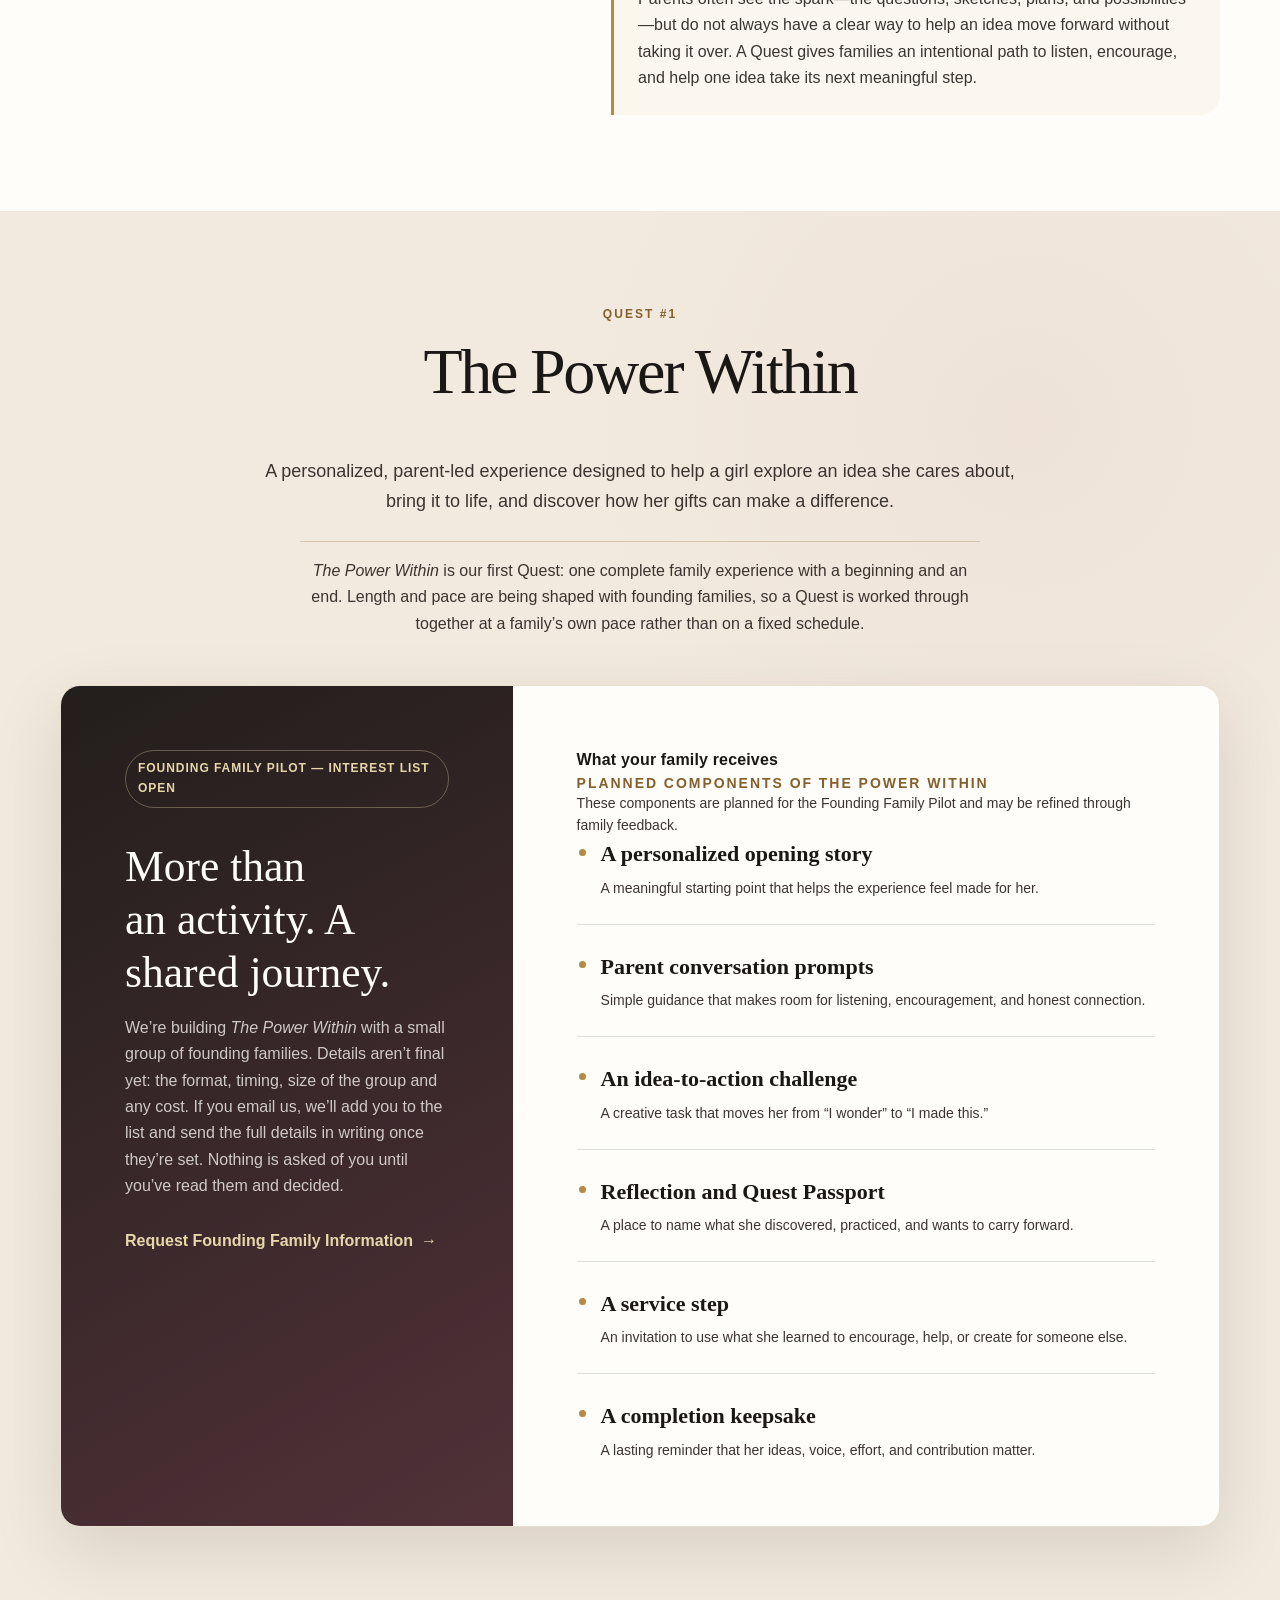
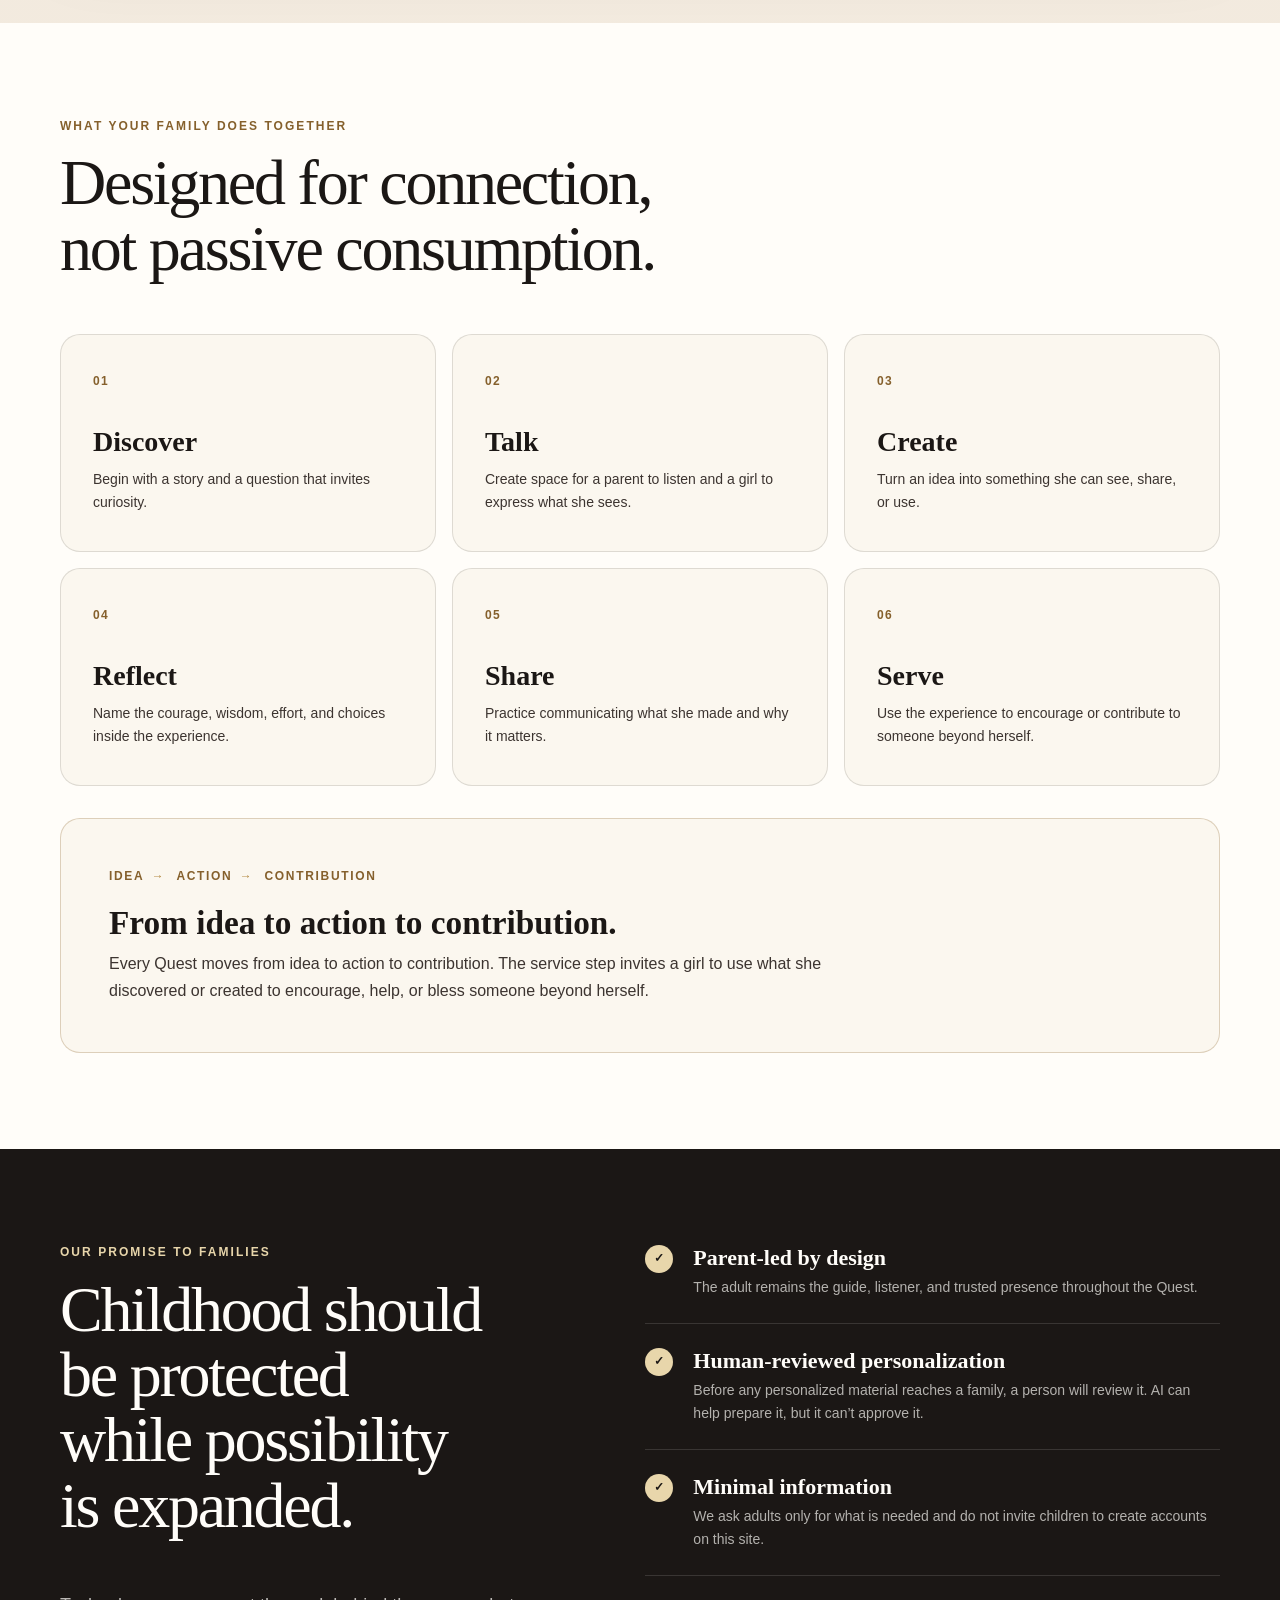
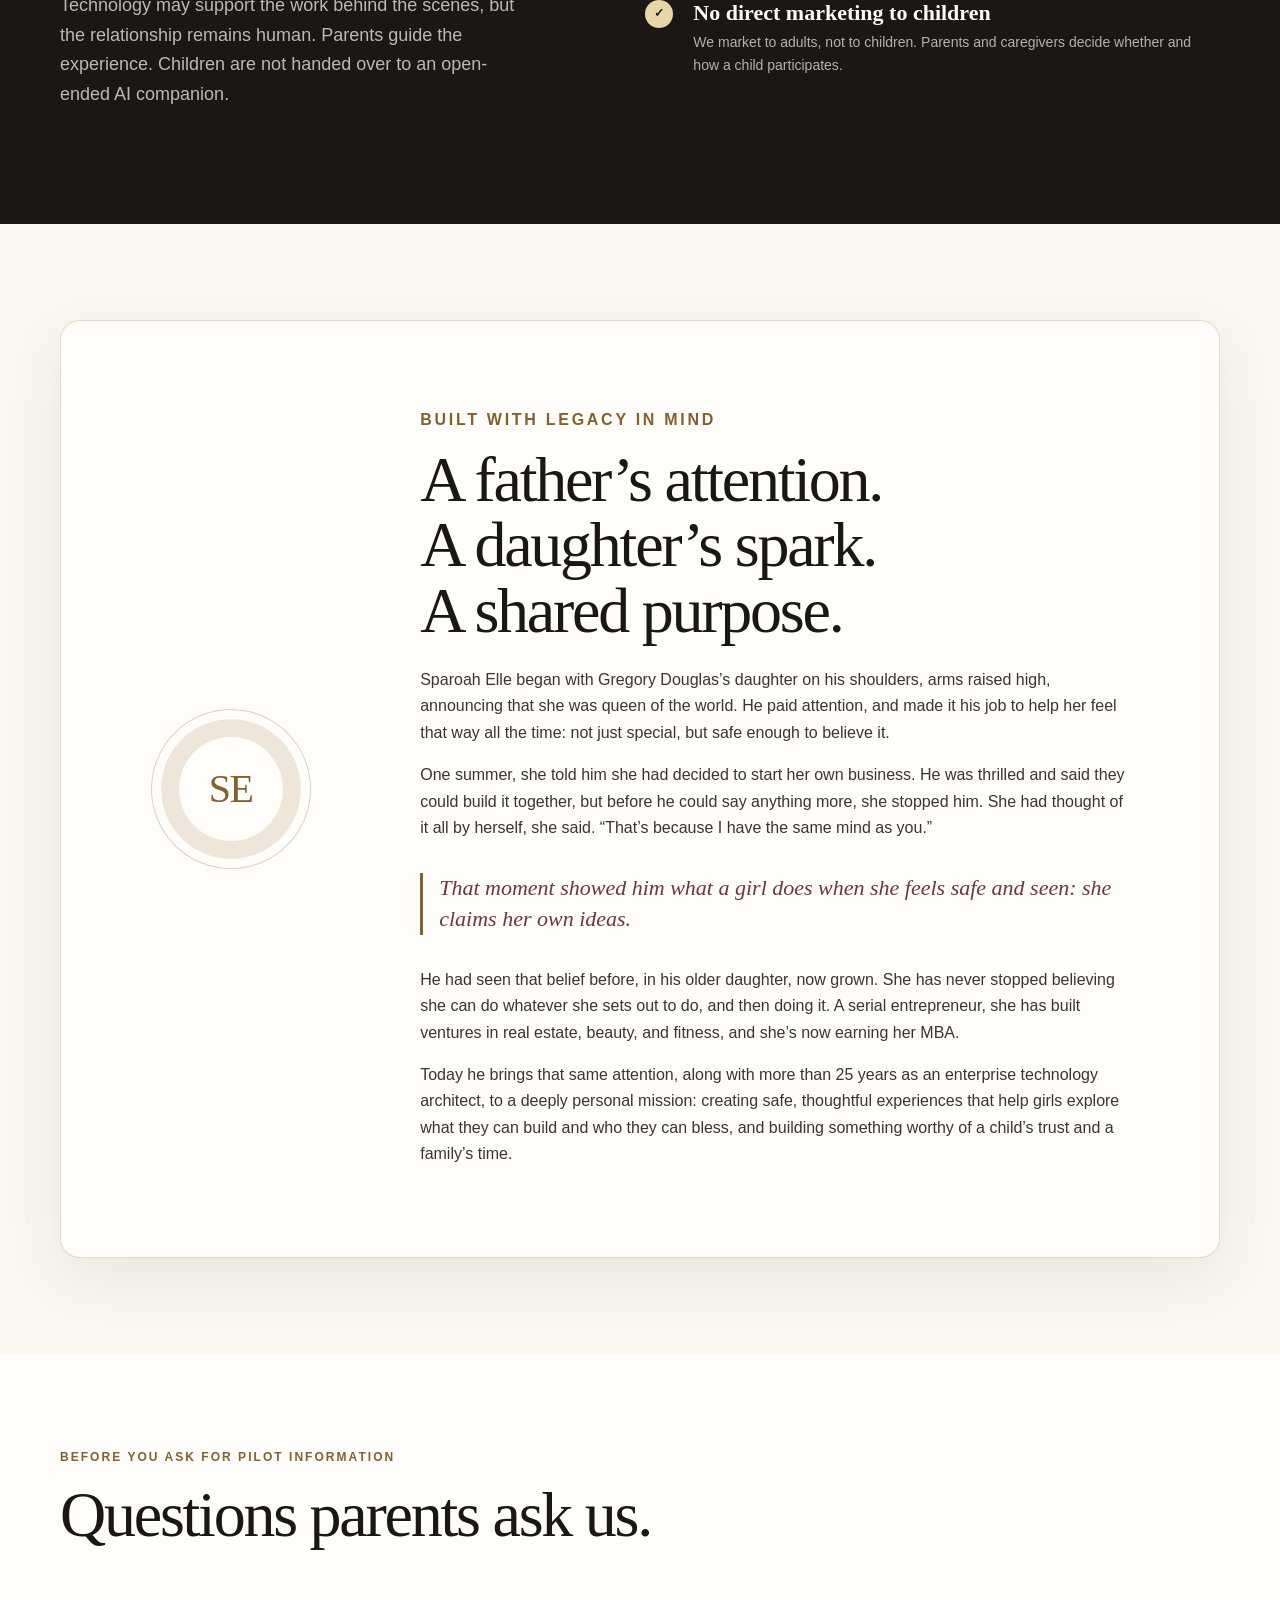
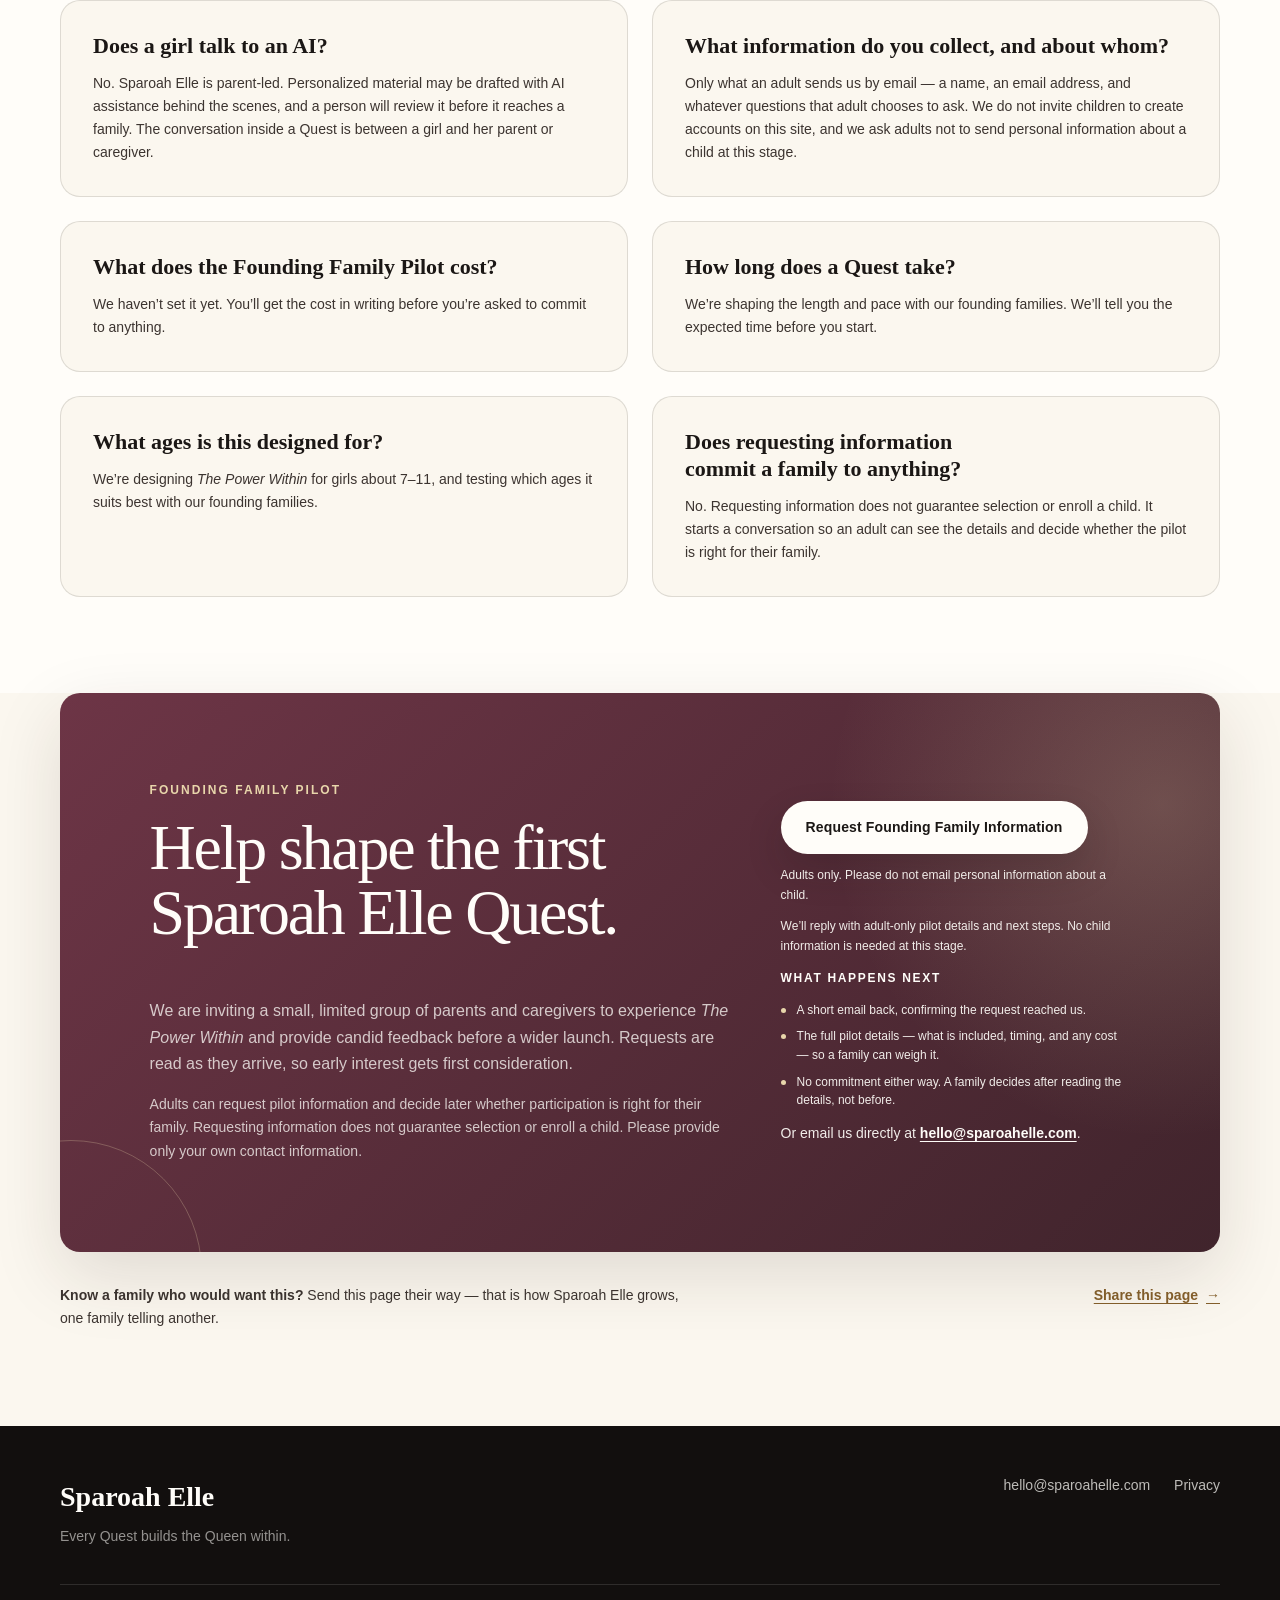
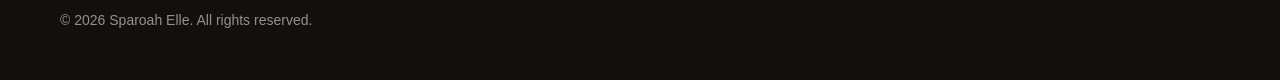
==== commit 9461a1c9: "Apply pilot and FAQ wording fixes; disclose the interest list - Status pill reads "Interest list ope" ====
--- a/index.html
+++ b/index.html
@@ -141,13 +141,13 @@
           <p>A personalized, parent-led experience designed to help a girl explore an idea she cares about, bring it to life, and discover how her gifts can make a difference.</p>
         </div>
 
-        <p class="quest-scope"><em>The Power Within</em> is the first in a planned series of Quests. Each one is meant to stand on its own as a complete family experience rather than an ongoing course. Length and pace are being shaped with founding families, so a Quest is worked through together at a family’s own pace rather than on a fixed schedule.</p>
+        <p class="quest-scope"><em>The Power Within</em> is our first Quest: one complete family experience with a beginning and an end. Length and pace are being shaped with founding families, so a Quest is worked through together at a family’s own pace rather than on a fixed schedule.</p>
 
         <div class="quest-card">
           <div class="quest-card-copy">
-            <span class="status-pill">Founding Family Pilot — Now Forming</span>
+            <span class="status-pill">Founding Family Pilot — Interest list open</span>
             <h3>More than an activity. A shared journey.</h3>
-            <p>Each Quest is designed to give a parent and girl a clear path to read, talk, imagine, create, reflect, and serve together.</p>
+            <p>We’re building <em>The Power Within</em> with a small group of founding families. Details aren’t final yet: the format, timing, size of the group and any cost. If you email us, we’ll add you to the list and send the full details in writing once they’re set. Nothing is asked of you until you’ve read them and decided.</p>
             <a class="text-link" href="#founding-families">Request Founding Family Information <span aria-hidden="true">→</span></a>
           </div>
 
@@ -228,7 +228,7 @@
           </article>
           <article>
             <span aria-hidden="true">✓</span>
-            <div><h3>Human-reviewed personalization</h3><p>Child-facing personalized materials are reviewed by a person before they reach a family.</p></div>
+            <div><h3>Human-reviewed personalization</h3><p>Before any personalized material reaches a family, a person will review it. AI can help prepare it, but it can’t approve it.</p></div>
           </article>
           <article>
             <span aria-hidden="true">✓</span>
@@ -266,7 +266,7 @@
         <div class="faq-list">
           <article>
             <h3>Does a girl talk to an AI?</h3>
-            <p>No. Sparoah Elle is parent-led. Personalized material is drafted with AI assistance behind the scenes and reviewed by a person before it reaches a family. The conversation inside a Quest is between a girl and her parent or caregiver.</p>
+            <p>No. Sparoah Elle is parent-led. Personalized material may be drafted with AI assistance behind the scenes, and a person will review it before it reaches a family. The conversation inside a Quest is between a girl and her parent or caregiver.</p>
           </article>
           <article>
             <h3>What information do you collect, and about whom?</h3>
@@ -274,15 +274,15 @@
           </article>
           <article>
             <h3>What does the Founding Family Pilot cost?</h3>
-            <p>That is still being decided. Whatever it turns out to be is shared in the pilot details, in writing, before a family is asked to commit to anything.</p>
+            <p>We haven’t set it yet. You’ll get the cost in writing before you’re asked to commit to anything.</p>
           </article>
           <article>
             <h3>How long does a Quest take?</h3>
-            <p>Length and pace are being shaped with founding families, which is part of what the pilot is for. A Quest is designed to be worked through together at a family’s own pace rather than on a fixed schedule.</p>
+            <p>We’re shaping the length and pace with our founding families. We’ll tell you the expected time before you start.</p>
           </article>
           <article>
             <h3>What ages is this designed for?</h3>
-            <p><em>The Power Within</em> is designed for girls ages 7–11, with a parent or caregiver guiding the experience from start to finish.</p>
+            <p>We’re designing <em>The Power Within</em> for girls about 7–11, and testing which ages it suits best with our founding families.</p>
           </article>
           <article>
             <h3>Does requesting information commit a family to anything?</h3>
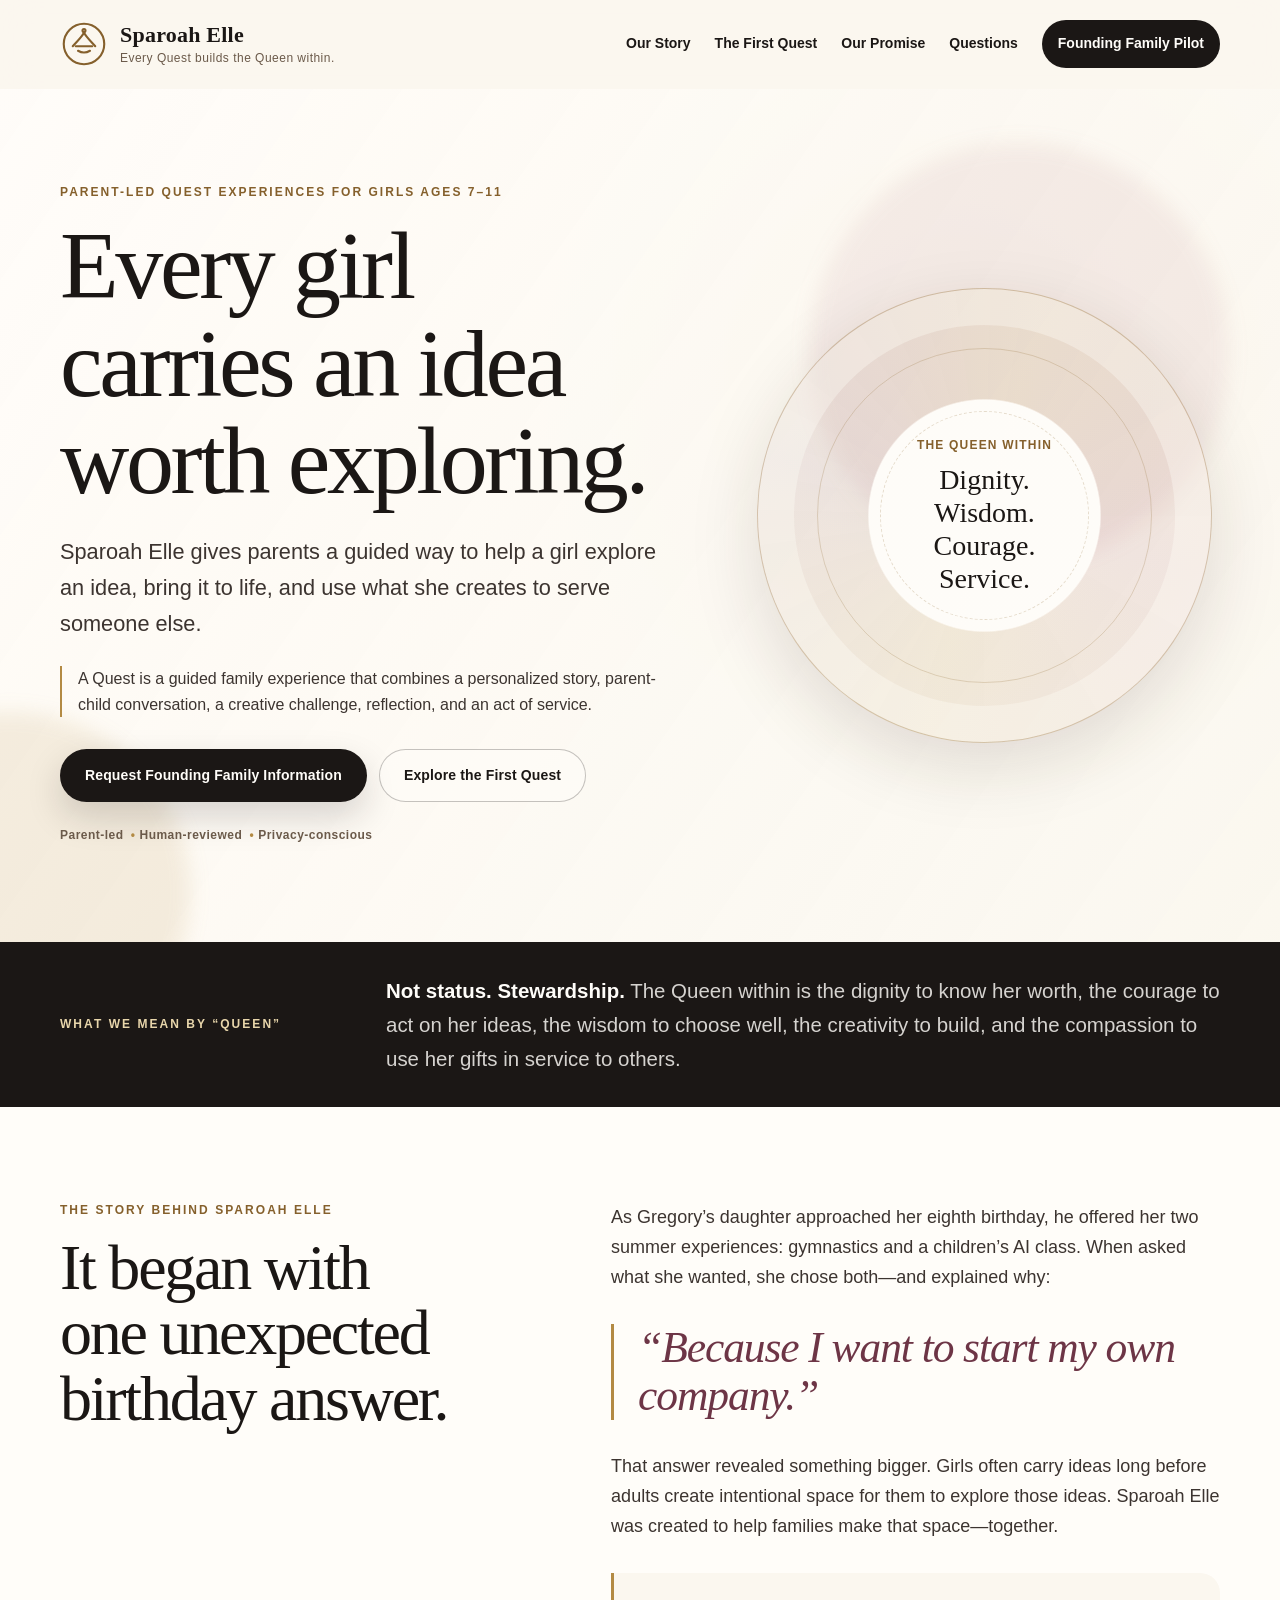
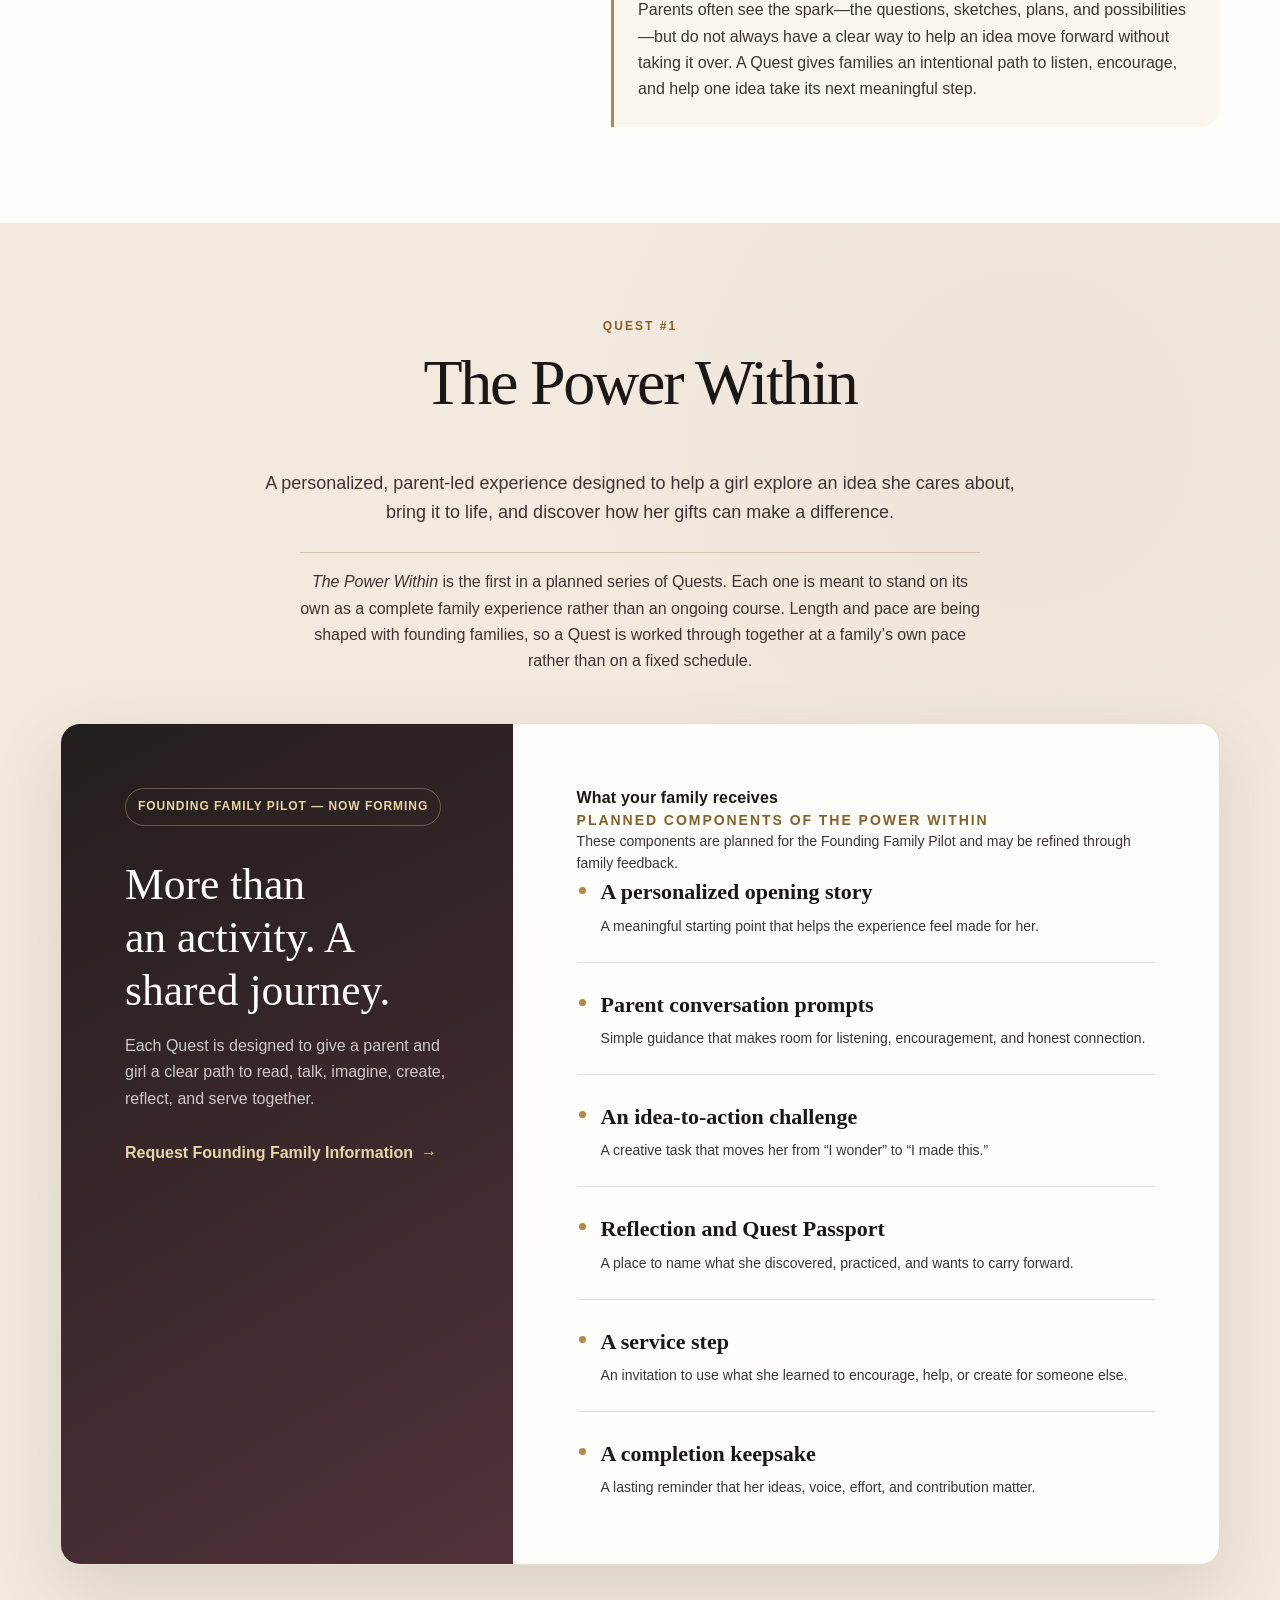
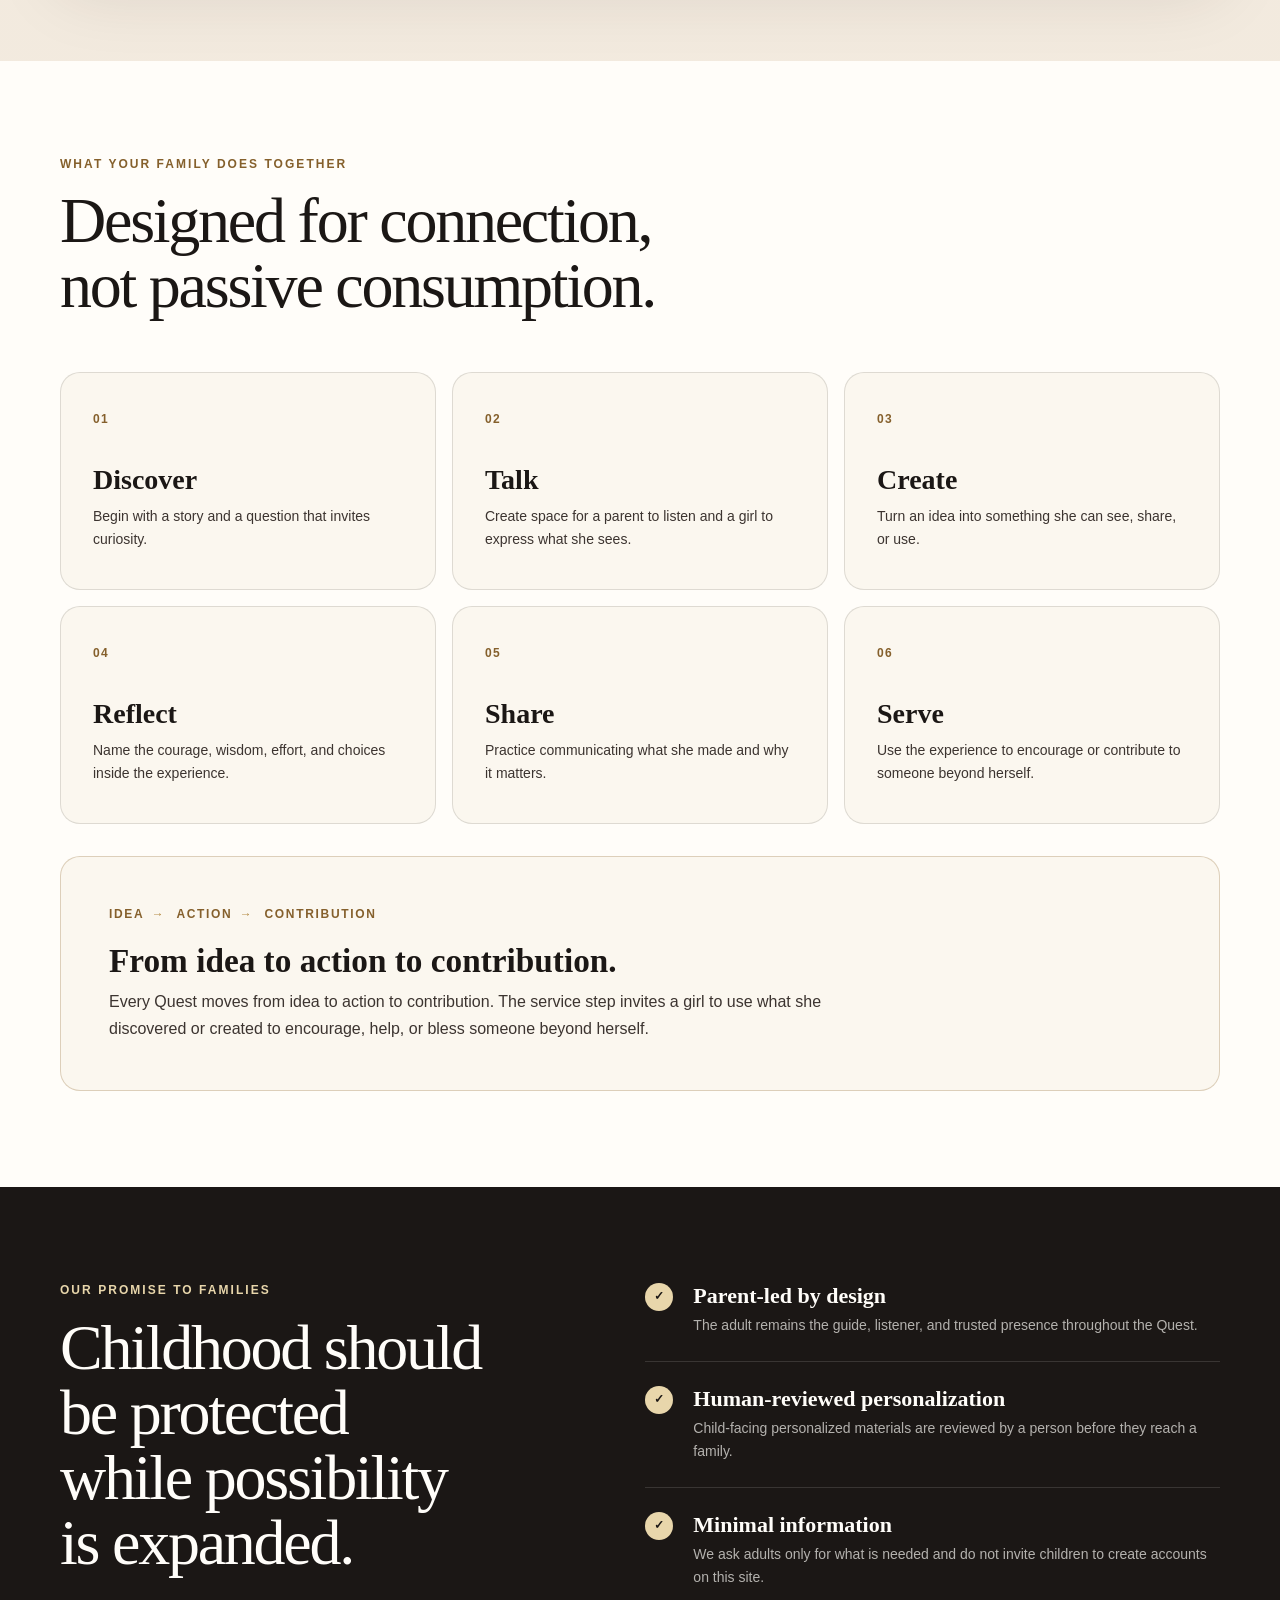
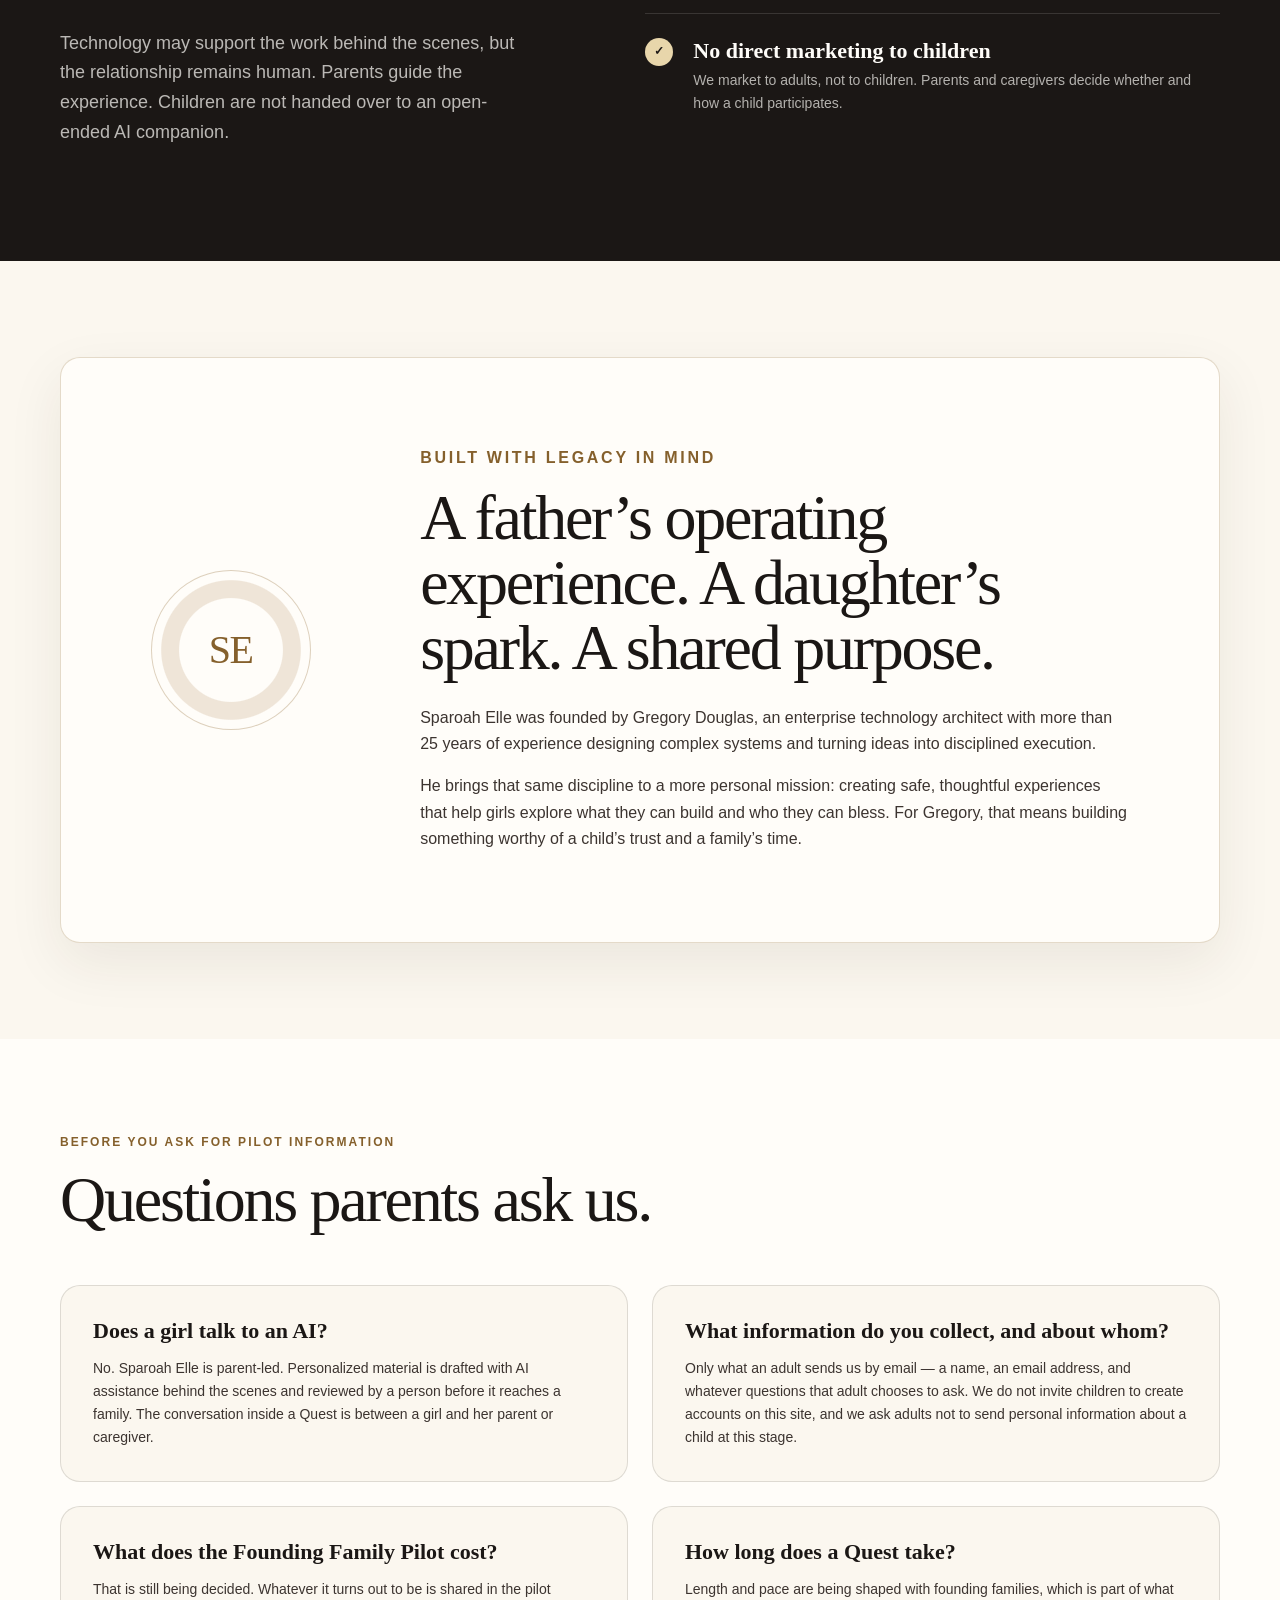
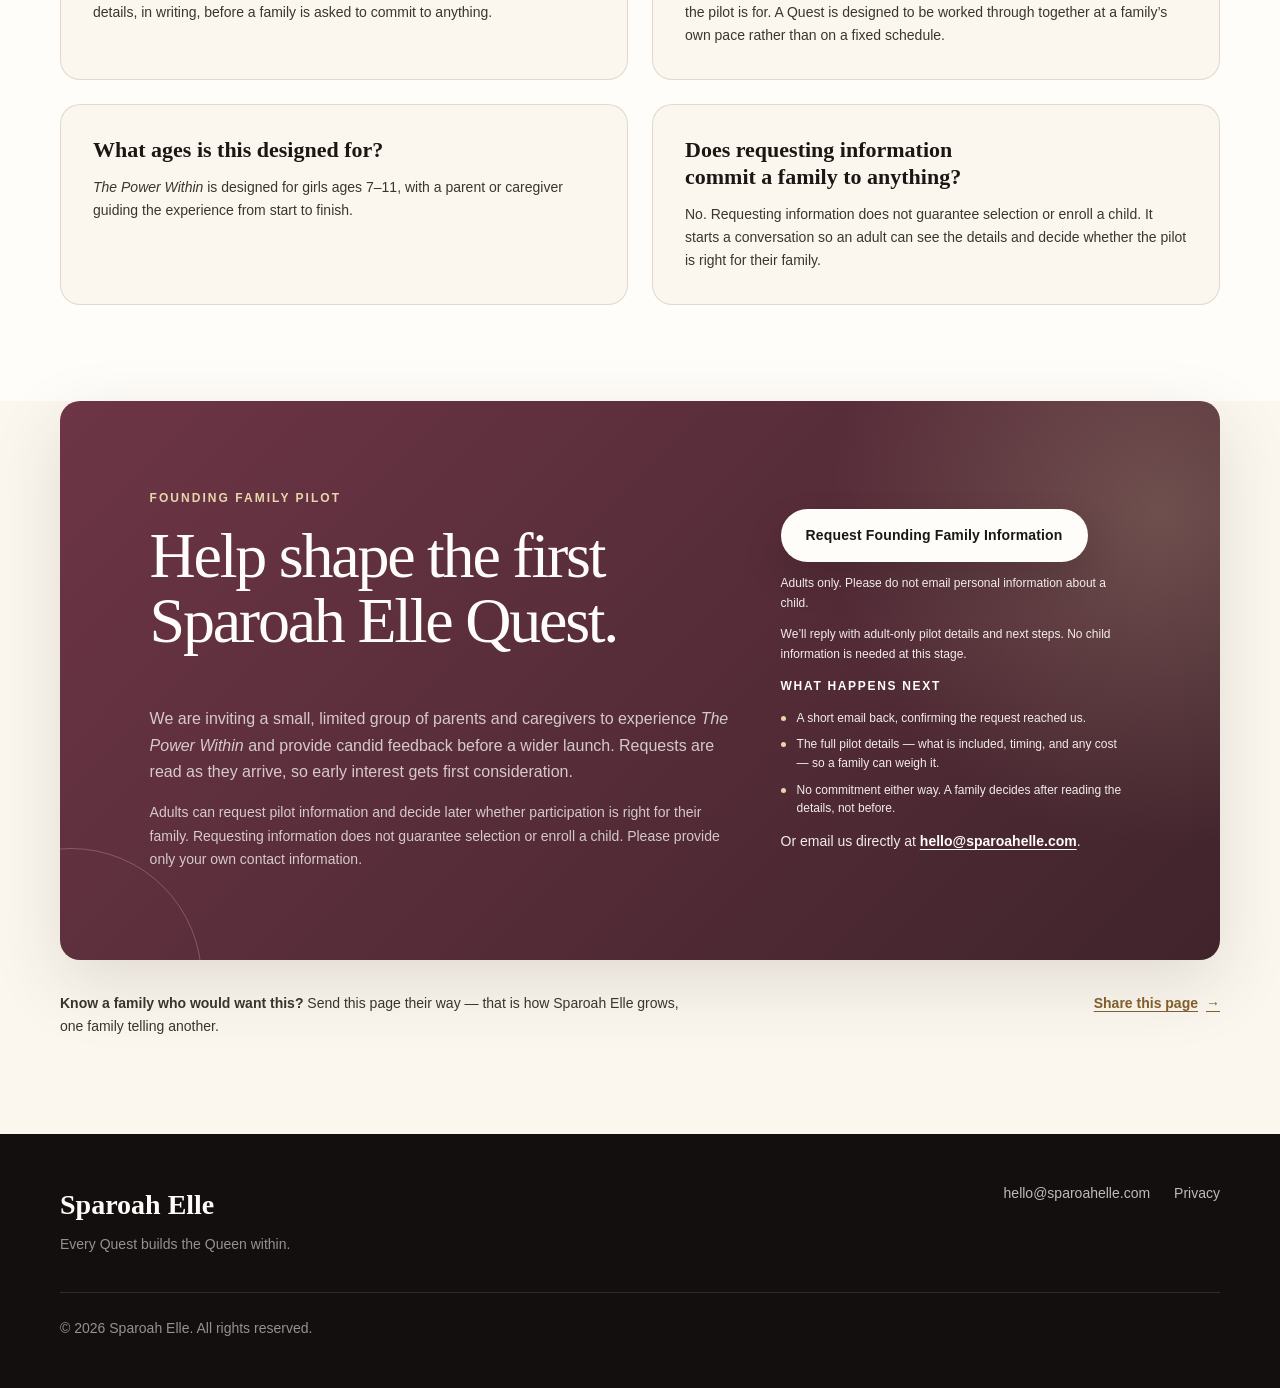
==== commit 7bb620ed: "Merge pull request #4 from gregorywdouglas/feature/review-handoff Feature/review handoff" ====
--- a/index.html
+++ b/index.html
@@ -4,7 +4,7 @@
   <meta charset="utf-8">
   <meta name="viewport" content="width=device-width, initial-scale=1">
   <title>Sparoah Elle | Parent-Led Quests for Girls</title>
-  <meta name="description" content="Sparoah Elle is building parent-led Quest experiences for girls ages 7 to 11, designed with safety and privacy first. Founded by Gregory Douglas.">
+  <meta name="description" content="Parent-led Quest experiences for girls ages 7–11 that help families explore ideas through conversation, creation, reflection, meaningful action, and service.">
   <meta name="theme-color" content="#1b1715">
   <meta name="robots" content="index,follow">
   <link rel="canonical" href="https://sparoahelle.com/">
@@ -17,14 +17,14 @@
   <meta property="og:locale" content="en_US">
   <meta property="og:url" content="https://sparoahelle.com/">
   <meta property="og:title" content="Sparoah Elle | Every Quest builds the Queen within">
-  <meta property="og:description" content="Sparoah Elle is building parent-led Quest experiences for girls ages 7 to 11, designed with safety and privacy first. Founded by Gregory Douglas.">
+  <meta property="og:description" content="Parent-led Quest experiences for girls ages 7–11 that help families explore ideas through conversation, creation, reflection, meaningful action, and service.">
   <meta property="og:image" content="https://sparoahelle.com/og-image.png">
   <meta property="og:image:width" content="1200">
   <meta property="og:image:height" content="630">
   <meta property="og:image:alt" content="Sparoah Elle — Every Quest builds the Queen within.">
   <meta name="twitter:card" content="summary_large_image">
   <meta name="twitter:title" content="Sparoah Elle | Every Quest builds the Queen within">
-  <meta name="twitter:description" content="Sparoah Elle is building parent-led Quest experiences for girls ages 7 to 11, designed with safety and privacy first. Founded by Gregory Douglas.">
+  <meta name="twitter:description" content="Parent-led Quest experiences for girls ages 7–11 that help families explore ideas through conversation, creation, reflection, meaningful action, and service.">
   <meta name="twitter:image" content="https://sparoahelle.com/og-image.png">
   <meta name="twitter:image:alt" content="Sparoah Elle — Every Quest builds the Queen within.">
 
@@ -38,8 +38,8 @@
     "name": "Sparoah Elle",
     "url": "https://sparoahelle.com/",
     "logo": "https://sparoahelle.com/icon-512.png",
-    "slogan": "Sparoah Elle is building parent-led Quest experiences for girls ages 7 to 11, designed with safety and privacy first. Founded by Gregory Douglas.",
-    "description": "Sparoah Elle is building parent-led Quest experiences for girls ages 7 to 11, designed with safety and privacy first. Founded by Gregory Douglas.",
+    "slogan": "Every Quest builds the Queen within.",
+    "description": "Parent-led Quest experiences for girls ages 7–11 that help families explore ideas through conversation, creation, reflection, meaningful action, and service.",
     "founder": {
       "@type": "Person",
       "name": "Gregory Douglas"
@@ -141,13 +141,13 @@
           <p>A personalized, parent-led experience designed to help a girl explore an idea she cares about, bring it to life, and discover how her gifts can make a difference.</p>
         </div>
 
-        <p class="quest-scope"><em>The Power Within</em> is our first Quest: one complete family experience with a beginning and an end. Length and pace are being shaped with founding families, so a Quest is worked through together at a family’s own pace rather than on a fixed schedule.</p>
+        <p class="quest-scope"><em>The Power Within</em> is the first in a planned series of Quests. Each one is meant to stand on its own as a complete family experience rather than an ongoing course. Length and pace are being shaped with founding families, so a Quest is worked through together at a family’s own pace rather than on a fixed schedule.</p>
 
         <div class="quest-card">
           <div class="quest-card-copy">
-            <span class="status-pill">Founding Family Pilot — Interest list open</span>
+            <span class="status-pill">Founding Family Pilot — Now Forming</span>
             <h3>More than an activity. A shared journey.</h3>
-            <p>We’re building <em>The Power Within</em> with a small group of founding families. Details aren’t final yet: the format, timing, size of the group and any cost. If you email us, we’ll add you to the list and send the full details in writing once they’re set. Nothing is asked of you until you’ve read them and decided.</p>
+            <p>Each Quest is designed to give a parent and girl a clear path to read, talk, imagine, create, reflect, and serve together.</p>
             <a class="text-link" href="#founding-families">Request Founding Family Information <span aria-hidden="true">→</span></a>
           </div>
 
@@ -228,7 +228,7 @@
           </article>
           <article>
             <span aria-hidden="true">✓</span>
-            <div><h3>Human-reviewed personalization</h3><p>Before any personalized material reaches a family, a person will review it. AI can help prepare it, but it can’t approve it.</p></div>
+            <div><h3>Human-reviewed personalization</h3><p>Child-facing personalized materials are reviewed by a person before they reach a family.</p></div>
           </article>
           <article>
             <span aria-hidden="true">✓</span>
@@ -247,12 +247,9 @@
         <div class="founder-mark" aria-hidden="true">SE</div>
         <div>
           <p class="eyebrow">Built with legacy in mind</p>
-          <h2>A father’s attention. A daughter’s spark. A shared purpose.</h2>
-          <p>Sparoah Elle began with Gregory Douglas’s daughter on his shoulders, arms raised high, announcing that she was queen of the world. He paid attention, and made it his job to help her feel that way all the time: not just special, but safe enough to believe it.</p>
-          <p>One summer, she told him she had decided to start her own business. He was thrilled and said they could build it together, but before he could say anything more, she stopped him. She had thought of it all by herself, she said. “That’s because I have the same mind as you.”</p>
-          <p class="founder-pull">That moment showed him what a girl does when she feels safe and seen: she claims her own ideas.</p>
-          <p>He had seen that belief before, in his older daughter, now grown. She has never stopped believing she can do whatever she sets out to do, and then doing it. A serial entrepreneur, she has built ventures in real estate, beauty, and fitness, and she’s now earning her MBA.</p>
-          <p>Today he brings that same attention, along with more than 25 years as an enterprise technology architect, to a deeply personal mission: creating safe, thoughtful experiences that help girls explore what they can build and who they can bless, and building something worthy of a child’s trust and a family’s time.</p>
+          <h2>A father’s operating experience. A daughter’s spark. A shared purpose.</h2>
+          <p>Sparoah Elle was founded by Gregory Douglas, an enterprise technology architect with more than 25 years of experience designing complex systems and turning ideas into disciplined execution.</p>
+          <p>He brings that same discipline to a more personal mission: creating safe, thoughtful experiences that help girls explore what they can build and who they can bless. For Gregory, that means building something worthy of a child’s trust and a family’s time.</p>
         </div>
       </div>
     </section>
@@ -266,7 +263,7 @@
         <div class="faq-list">
           <article>
             <h3>Does a girl talk to an AI?</h3>
-            <p>No. Sparoah Elle is parent-led. Personalized material may be drafted with AI assistance behind the scenes, and a person will review it before it reaches a family. The conversation inside a Quest is between a girl and her parent or caregiver.</p>
+            <p>No. Sparoah Elle is parent-led. Personalized material is drafted with AI assistance behind the scenes and reviewed by a person before it reaches a family. The conversation inside a Quest is between a girl and her parent or caregiver.</p>
           </article>
           <article>
             <h3>What information do you collect, and about whom?</h3>
@@ -274,15 +271,15 @@
           </article>
           <article>
             <h3>What does the Founding Family Pilot cost?</h3>
-            <p>We haven’t set it yet. You’ll get the cost in writing before you’re asked to commit to anything.</p>
+            <p>That is still being decided. Whatever it turns out to be is shared in the pilot details, in writing, before a family is asked to commit to anything.</p>
           </article>
           <article>
             <h3>How long does a Quest take?</h3>
-            <p>We’re shaping the length and pace with our founding families. We’ll tell you the expected time before you start.</p>
+            <p>Length and pace are being shaped with founding families, which is part of what the pilot is for. A Quest is designed to be worked through together at a family’s own pace rather than on a fixed schedule.</p>
           </article>
           <article>
             <h3>What ages is this designed for?</h3>
-            <p>We’re designing <em>The Power Within</em> for girls about 7–11, and testing which ages it suits best with our founding families.</p>
+            <p><em>The Power Within</em> is designed for girls ages 7–11, with a parent or caregiver guiding the experience from start to finish.</p>
           </article>
           <article>
             <h3>Does requesting information commit a family to anything?</h3>
--- a/styles.css
+++ b/styles.css
@@ -381,29 +381,19 @@
 .story h2 { max-width: 580px; }
 .story-copy { max-width: 680px; }
 .story-copy p { font-size: var(--text-md); }
-/* Pull quote — a filled panel, not a rule with large type beside it. This is the
-   emotional centre of the origin story, so it carries the strongest treatment on
-   the page: a deeper fill and heavier bar than .story-bridge below it, and centred
-   text. Sized to sit on one line in the story column rather than at display scale,
-   which wrapped it across three lines and buried the sentence. */
 blockquote {
   margin: var(--space-xl) 0;
-  padding: var(--space-lg) var(--space-xl);
+  padding-left: var(--space-lg);
   color: var(--plum);
-  background: var(--sand);
-  border-left: 6px solid var(--gold-deep);
-  border-radius: 0 var(--radius-card) var(--radius-card) 0;
+  border-left: 3px solid var(--gold);
   font-family: var(--serif);
-  font-size: clamp(var(--text-lg), 2.6vw, var(--text-xl));
+  font-size: var(--display-3);
   font-style: italic;
-  letter-spacing: -.02em;
-  line-height: 1.3;
-  text-align: center;
-  text-wrap: balance;
-}
-
-/* Restrained highlight — a lighter fill and a thinner bar than the pull quote
-   above it, so the two read as different levels of emphasis rather than a pair. */
+  letter-spacing: -.025em;
+  line-height: 1.1;
+}
+
+/* Restrained highlight — deliberately not the blockquote treatment, which is display-scale. */
 .story-bridge {
   margin: var(--space-xl) 0 0;
   padding: var(--space-lg);
@@ -662,18 +652,6 @@
 .founder-card h2 { max-width: 840px; margin-bottom: var(--space-lg); }
 .founder-card p { max-width: 800px; font-size: var(--text-base); }
 .founder-card p:last-child { margin-bottom: 0; }
-/* Pull line: breaks five paragraphs of prose without a second filled panel —
-   the origin-story blockquote is the page's one panel. Wording unchanged. */
-.founder-card .founder-pull {
-  margin: var(--space-xl) 0;
-  padding-left: var(--space-md);
-  color: var(--plum);
-  border-left: 3px solid var(--gold-deep);
-  font-family: var(--serif);
-  font-size: clamp(var(--text-md), 2vw, var(--text-lg));
-  font-style: italic;
-  line-height: 1.4;
-}
 
 .cta-section { padding: 0 0 var(--space-4xl); background: var(--ivory); }
 .cta-card {
@@ -889,7 +867,7 @@
   /* Without the chips the ring can shrink; the centre line needs the extra room. */
   .orbit-center { inset: 22%; }
   .definition { padding: var(--space-lg) 0; }
-  blockquote { padding: var(--space-md); }
+  blockquote { padding-left: var(--space-md); }
   .quest-card-copy, .quest-includes { padding: var(--space-lg); }
   .steps-grid { grid-template-columns: 1fr; }
   .steps-grid article { min-height: auto; }
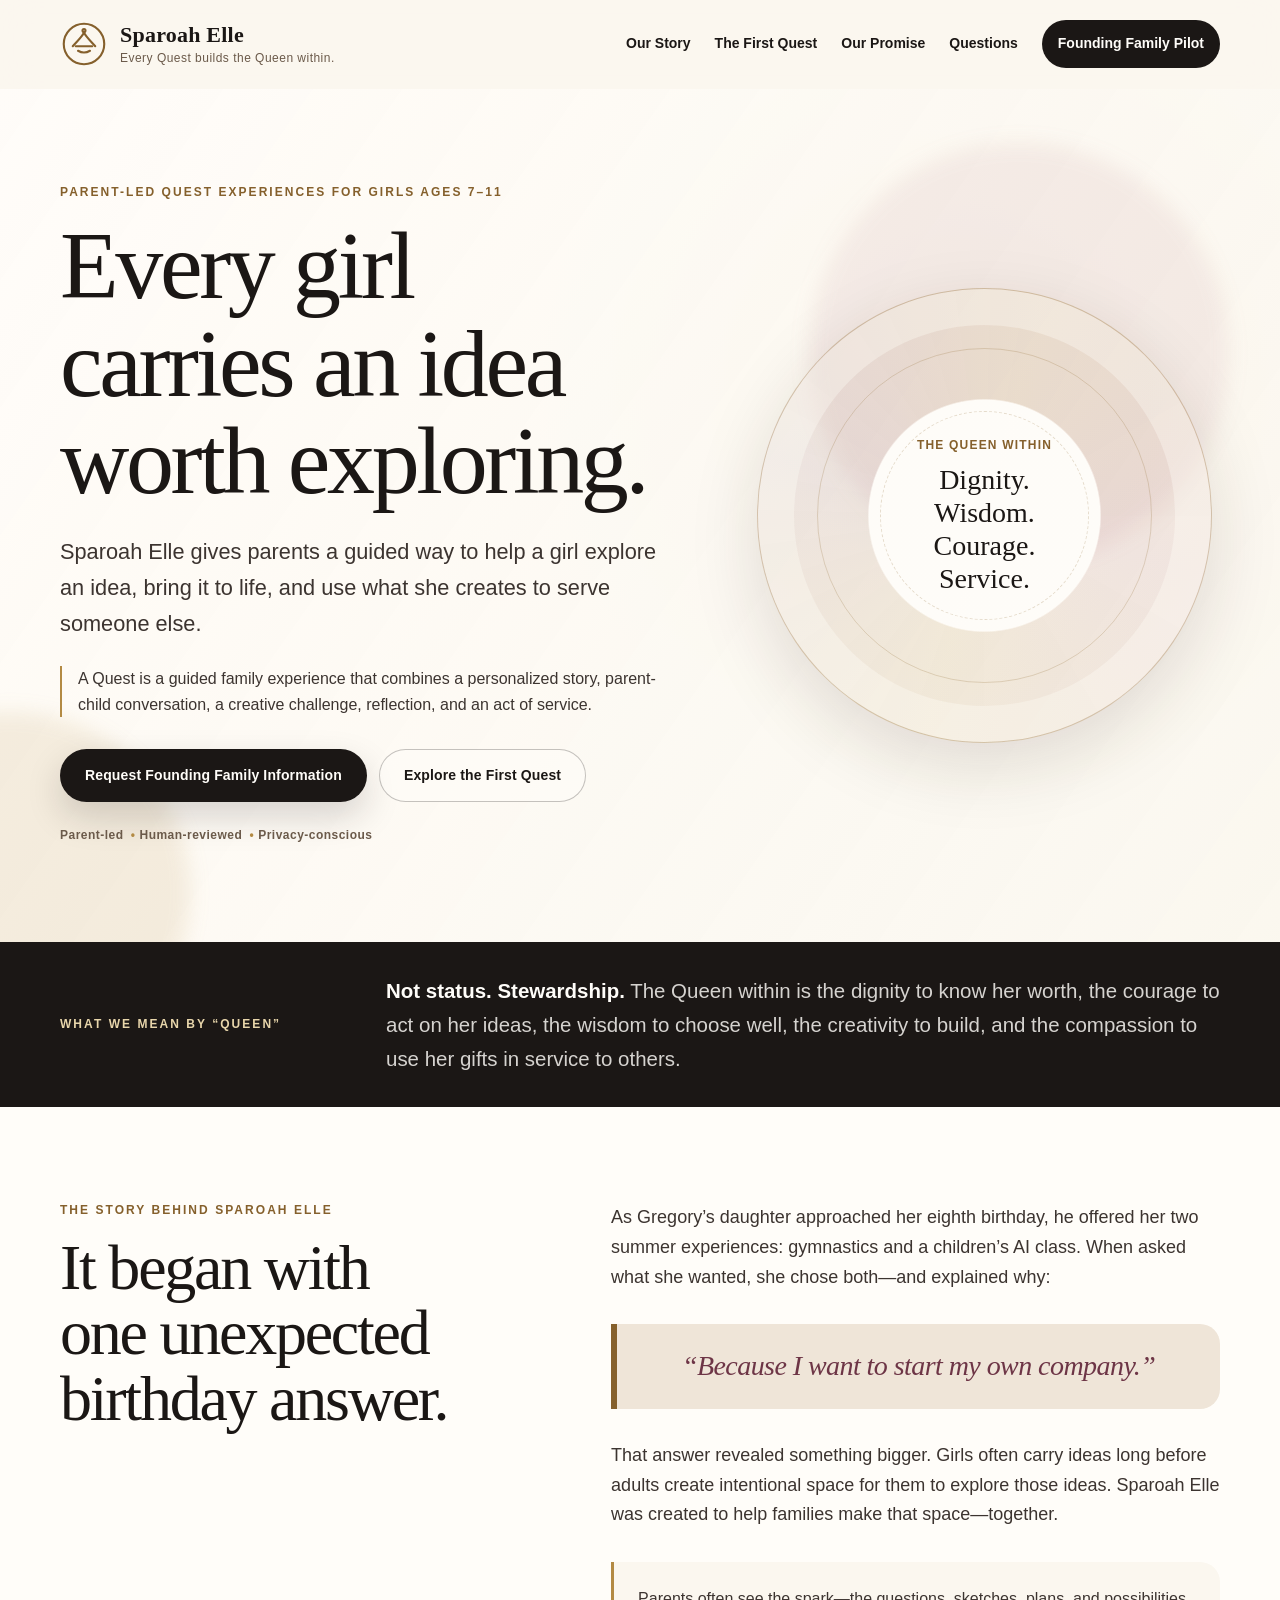
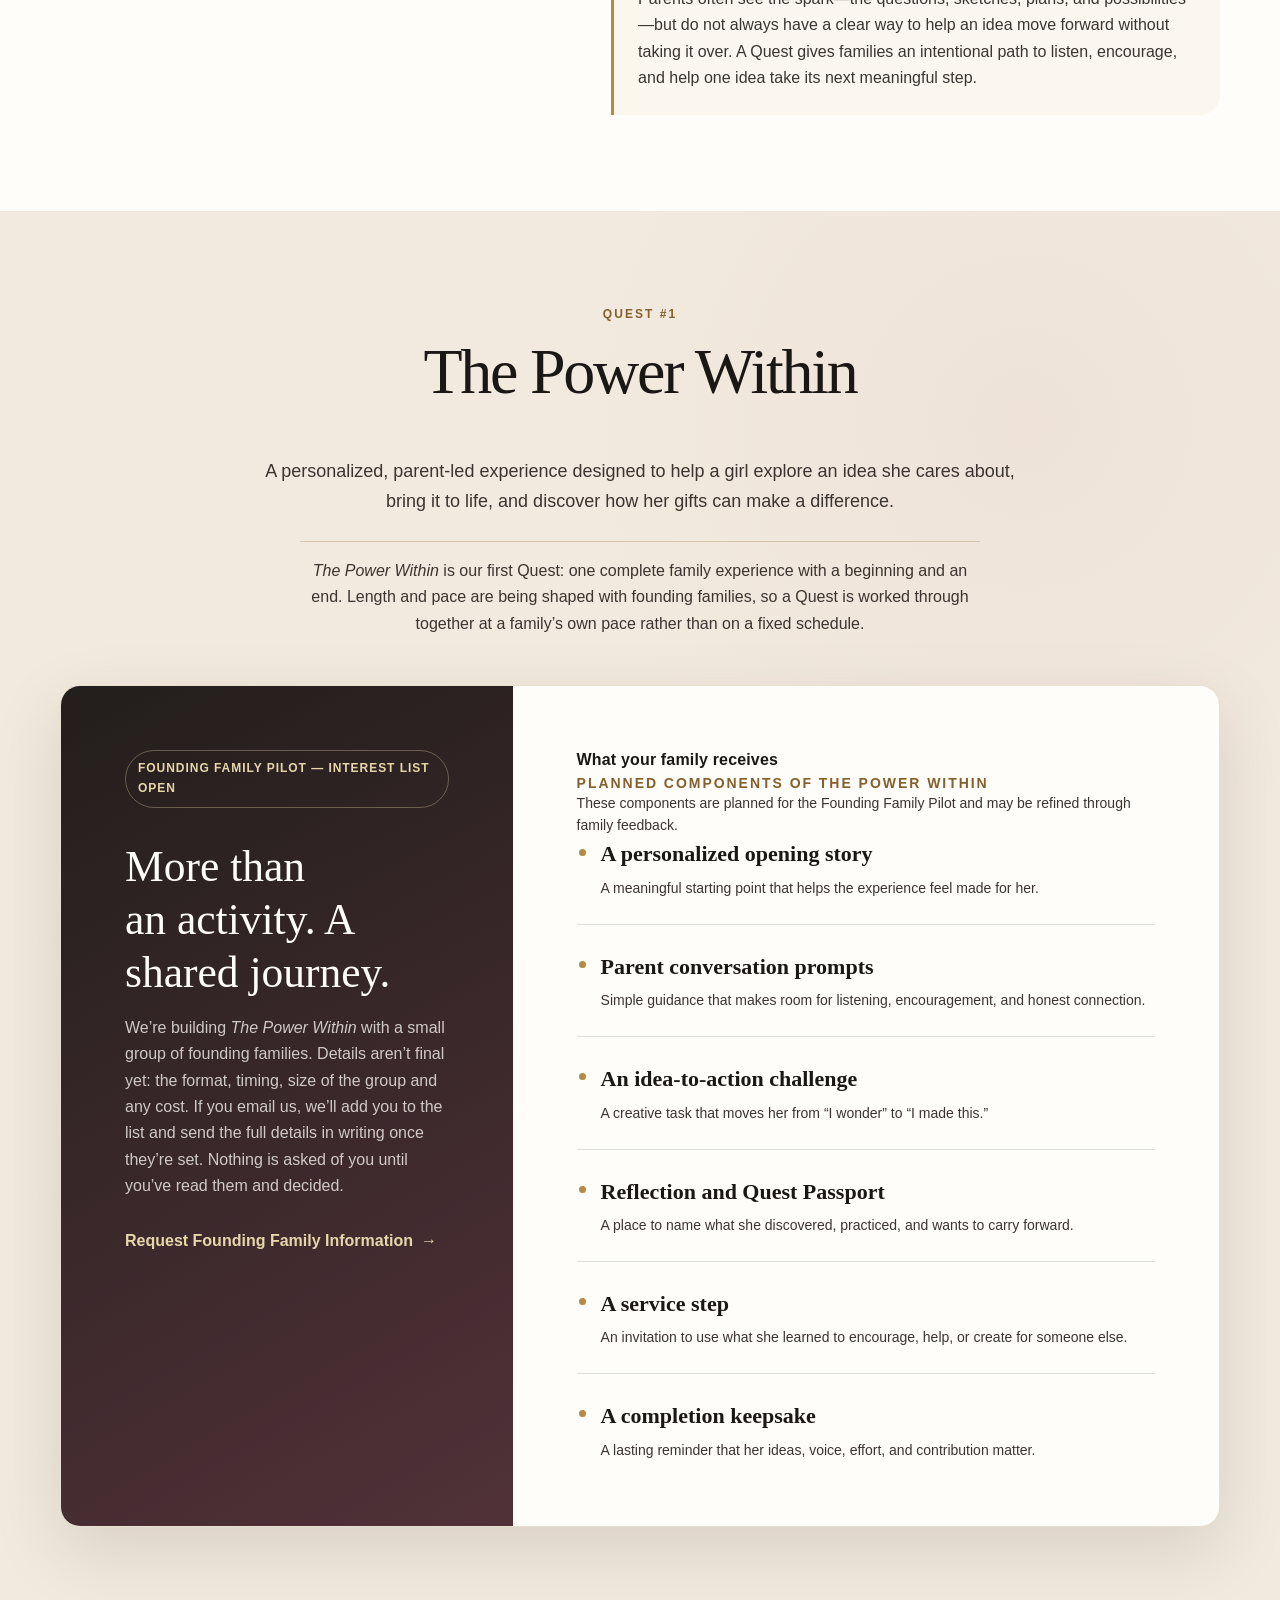
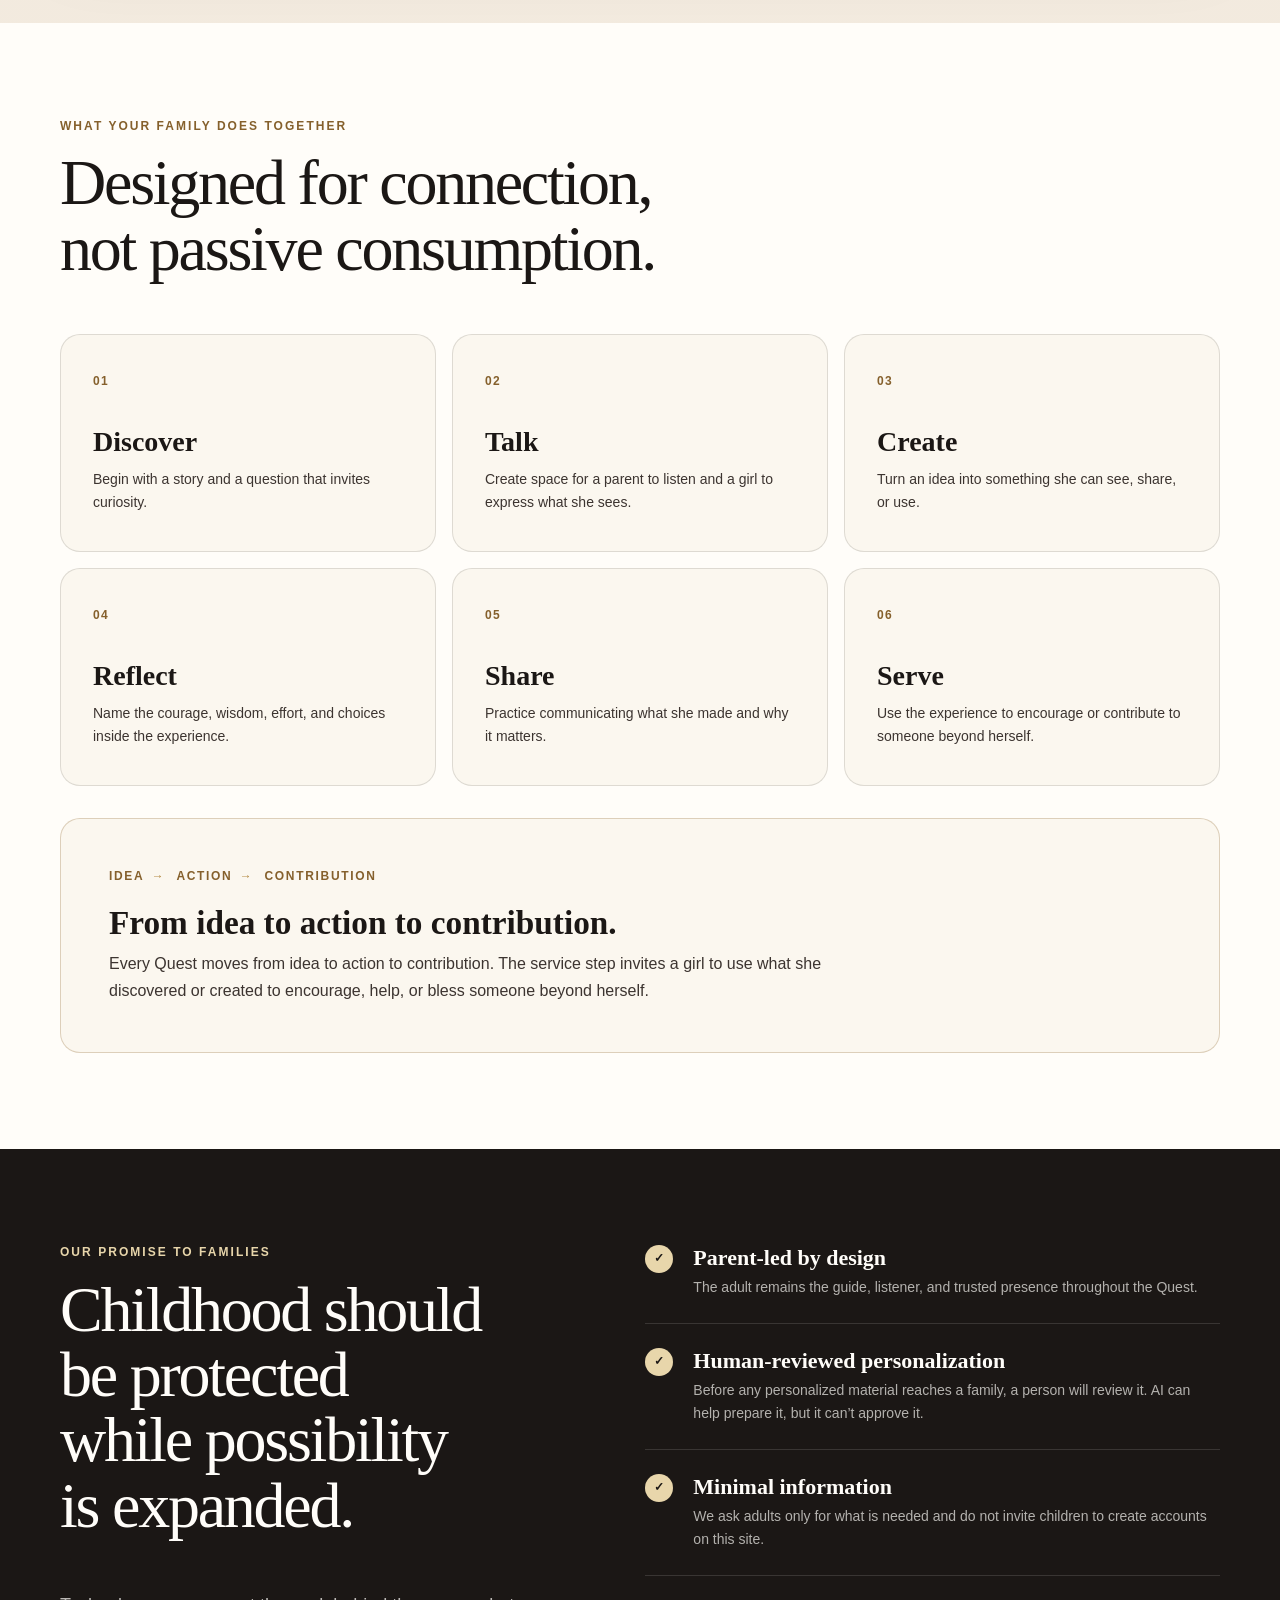
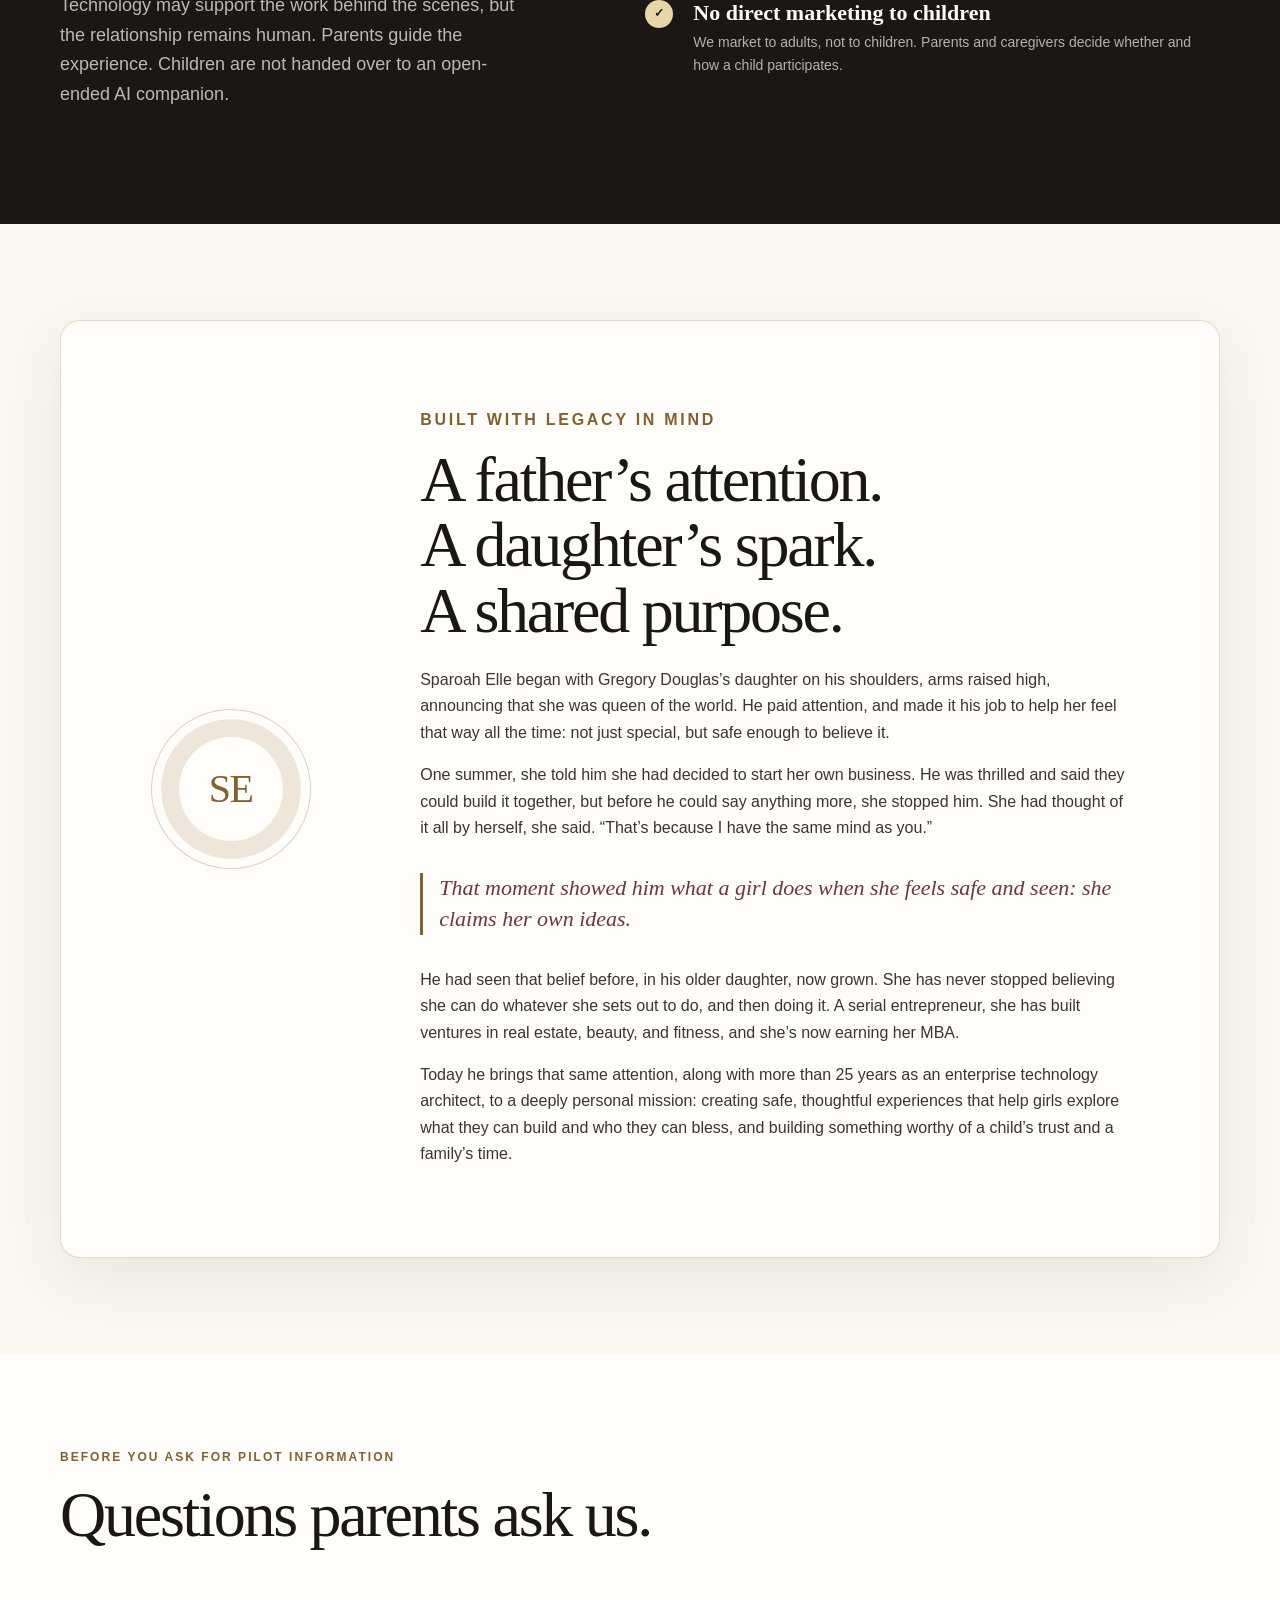
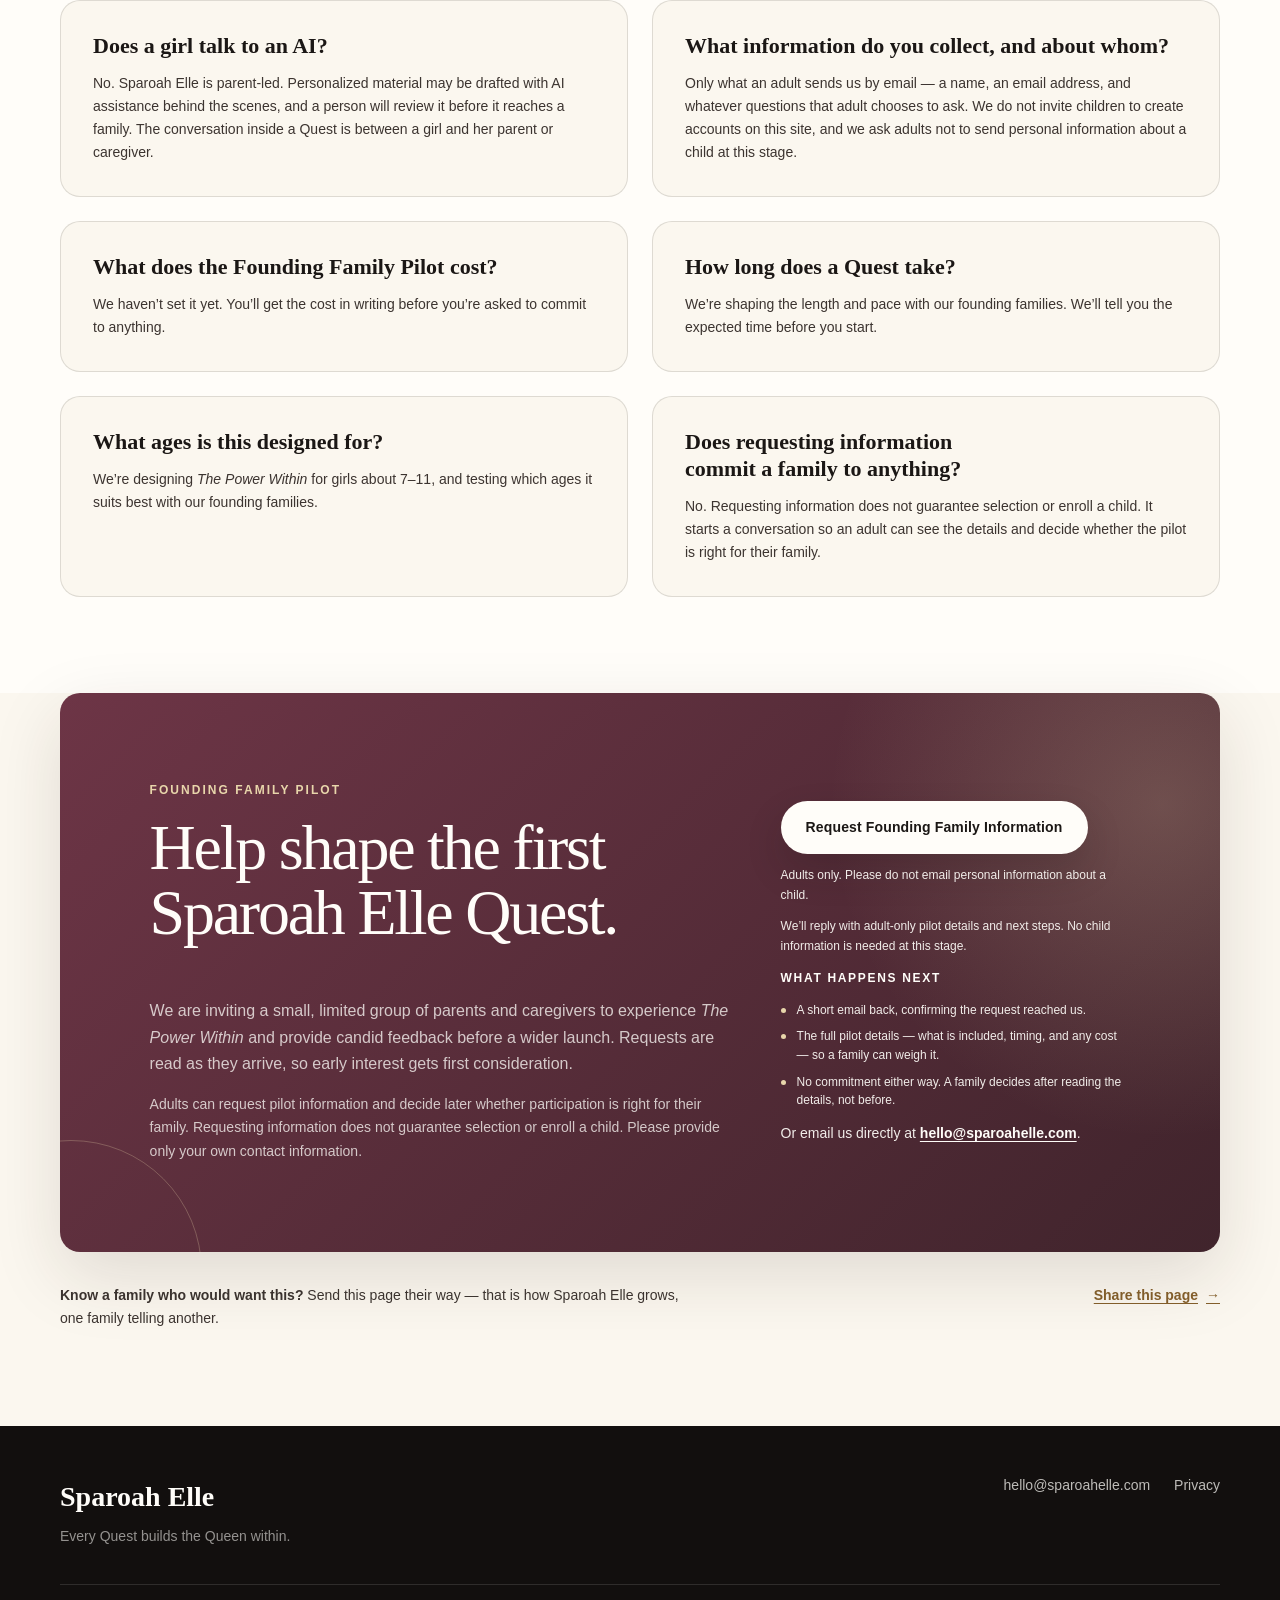
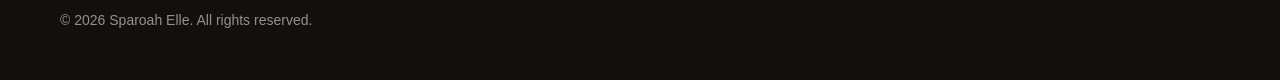
==== commit 680d4b14: "Merge pull request #3 from gregorywdouglas/feature/rewording Site rewording: founder section, pilot/" ====
--- a/index.html
+++ b/index.html
@@ -4,7 +4,7 @@
   <meta charset="utf-8">
   <meta name="viewport" content="width=device-width, initial-scale=1">
   <title>Sparoah Elle | Parent-Led Quests for Girls</title>
-  <meta name="description" content="Parent-led Quest experiences for girls ages 7–11 that help families explore ideas through conversation, creation, reflection, meaningful action, and service.">
+  <meta name="description" content="Sparoah Elle is building parent-led Quest experiences for girls ages 7 to 11, designed with safety and privacy first. Founded by Gregory Douglas.">
   <meta name="theme-color" content="#1b1715">
   <meta name="robots" content="index,follow">
   <link rel="canonical" href="https://sparoahelle.com/">
@@ -17,14 +17,14 @@
   <meta property="og:locale" content="en_US">
   <meta property="og:url" content="https://sparoahelle.com/">
   <meta property="og:title" content="Sparoah Elle | Every Quest builds the Queen within">
-  <meta property="og:description" content="Parent-led Quest experiences for girls ages 7–11 that help families explore ideas through conversation, creation, reflection, meaningful action, and service.">
+  <meta property="og:description" content="Sparoah Elle is building parent-led Quest experiences for girls ages 7 to 11, designed with safety and privacy first. Founded by Gregory Douglas.">
   <meta property="og:image" content="https://sparoahelle.com/og-image.png">
   <meta property="og:image:width" content="1200">
   <meta property="og:image:height" content="630">
   <meta property="og:image:alt" content="Sparoah Elle — Every Quest builds the Queen within.">
   <meta name="twitter:card" content="summary_large_image">
   <meta name="twitter:title" content="Sparoah Elle | Every Quest builds the Queen within">
-  <meta name="twitter:description" content="Parent-led Quest experiences for girls ages 7–11 that help families explore ideas through conversation, creation, reflection, meaningful action, and service.">
+  <meta name="twitter:description" content="Sparoah Elle is building parent-led Quest experiences for girls ages 7 to 11, designed with safety and privacy first. Founded by Gregory Douglas.">
   <meta name="twitter:image" content="https://sparoahelle.com/og-image.png">
   <meta name="twitter:image:alt" content="Sparoah Elle — Every Quest builds the Queen within.">
 
@@ -38,8 +38,8 @@
     "name": "Sparoah Elle",
     "url": "https://sparoahelle.com/",
     "logo": "https://sparoahelle.com/icon-512.png",
-    "slogan": "Every Quest builds the Queen within.",
-    "description": "Parent-led Quest experiences for girls ages 7–11 that help families explore ideas through conversation, creation, reflection, meaningful action, and service.",
+    "slogan": "Sparoah Elle is building parent-led Quest experiences for girls ages 7 to 11, designed with safety and privacy first. Founded by Gregory Douglas.",
+    "description": "Sparoah Elle is building parent-led Quest experiences for girls ages 7 to 11, designed with safety and privacy first. Founded by Gregory Douglas.",
     "founder": {
       "@type": "Person",
       "name": "Gregory Douglas"
@@ -141,13 +141,13 @@
           <p>A personalized, parent-led experience designed to help a girl explore an idea she cares about, bring it to life, and discover how her gifts can make a difference.</p>
         </div>
 
-        <p class="quest-scope"><em>The Power Within</em> is the first in a planned series of Quests. Each one is meant to stand on its own as a complete family experience rather than an ongoing course. Length and pace are being shaped with founding families, so a Quest is worked through together at a family’s own pace rather than on a fixed schedule.</p>
+        <p class="quest-scope"><em>The Power Within</em> is our first Quest: one complete family experience with a beginning and an end. Length and pace are being shaped with founding families, so a Quest is worked through together at a family’s own pace rather than on a fixed schedule.</p>
 
         <div class="quest-card">
           <div class="quest-card-copy">
-            <span class="status-pill">Founding Family Pilot — Now Forming</span>
+            <span class="status-pill">Founding Family Pilot — Interest list open</span>
             <h3>More than an activity. A shared journey.</h3>
-            <p>Each Quest is designed to give a parent and girl a clear path to read, talk, imagine, create, reflect, and serve together.</p>
+            <p>We’re building <em>The Power Within</em> with a small group of founding families. Details aren’t final yet: the format, timing, size of the group and any cost. If you email us, we’ll add you to the list and send the full details in writing once they’re set. Nothing is asked of you until you’ve read them and decided.</p>
             <a class="text-link" href="#founding-families">Request Founding Family Information <span aria-hidden="true">→</span></a>
           </div>
 
@@ -228,7 +228,7 @@
           </article>
           <article>
             <span aria-hidden="true">✓</span>
-            <div><h3>Human-reviewed personalization</h3><p>Child-facing personalized materials are reviewed by a person before they reach a family.</p></div>
+            <div><h3>Human-reviewed personalization</h3><p>Before any personalized material reaches a family, a person will review it. AI can help prepare it, but it can’t approve it.</p></div>
           </article>
           <article>
             <span aria-hidden="true">✓</span>
@@ -247,9 +247,12 @@
         <div class="founder-mark" aria-hidden="true">SE</div>
         <div>
           <p class="eyebrow">Built with legacy in mind</p>
-          <h2>A father’s operating experience. A daughter’s spark. A shared purpose.</h2>
-          <p>Sparoah Elle was founded by Gregory Douglas, an enterprise technology architect with more than 25 years of experience designing complex systems and turning ideas into disciplined execution.</p>
-          <p>He brings that same discipline to a more personal mission: creating safe, thoughtful experiences that help girls explore what they can build and who they can bless. For Gregory, that means building something worthy of a child’s trust and a family’s time.</p>
+          <h2>A father’s attention. A daughter’s spark. A shared purpose.</h2>
+          <p>Sparoah Elle began with Gregory Douglas’s daughter on his shoulders, arms raised high, announcing that she was queen of the world. He paid attention, and made it his job to help her feel that way all the time: not just special, but safe enough to believe it.</p>
+          <p>One summer, she told him she had decided to start her own business. He was thrilled and said they could build it together, but before he could say anything more, she stopped him. She had thought of it all by herself, she said. “That’s because I have the same mind as you.”</p>
+          <p class="founder-pull">That moment showed him what a girl does when she feels safe and seen: she claims her own ideas.</p>
+          <p>He had seen that belief before, in his older daughter, now grown. She has never stopped believing she can do whatever she sets out to do, and then doing it. A serial entrepreneur, she has built ventures in real estate, beauty, and fitness, and she’s now earning her MBA.</p>
+          <p>Today he brings that same attention, along with more than 25 years as an enterprise technology architect, to a deeply personal mission: creating safe, thoughtful experiences that help girls explore what they can build and who they can bless, and building something worthy of a child’s trust and a family’s time.</p>
         </div>
       </div>
     </section>
@@ -263,7 +266,7 @@
         <div class="faq-list">
           <article>
             <h3>Does a girl talk to an AI?</h3>
-            <p>No. Sparoah Elle is parent-led. Personalized material is drafted with AI assistance behind the scenes and reviewed by a person before it reaches a family. The conversation inside a Quest is between a girl and her parent or caregiver.</p>
+            <p>No. Sparoah Elle is parent-led. Personalized material may be drafted with AI assistance behind the scenes, and a person will review it before it reaches a family. The conversation inside a Quest is between a girl and her parent or caregiver.</p>
           </article>
           <article>
             <h3>What information do you collect, and about whom?</h3>
@@ -271,15 +274,15 @@
           </article>
           <article>
             <h3>What does the Founding Family Pilot cost?</h3>
-            <p>That is still being decided. Whatever it turns out to be is shared in the pilot details, in writing, before a family is asked to commit to anything.</p>
+            <p>We haven’t set it yet. You’ll get the cost in writing before you’re asked to commit to anything.</p>
           </article>
           <article>
             <h3>How long does a Quest take?</h3>
-            <p>Length and pace are being shaped with founding families, which is part of what the pilot is for. A Quest is designed to be worked through together at a family’s own pace rather than on a fixed schedule.</p>
+            <p>We’re shaping the length and pace with our founding families. We’ll tell you the expected time before you start.</p>
           </article>
           <article>
             <h3>What ages is this designed for?</h3>
-            <p><em>The Power Within</em> is designed for girls ages 7–11, with a parent or caregiver guiding the experience from start to finish.</p>
+            <p>We’re designing <em>The Power Within</em> for girls about 7–11, and testing which ages it suits best with our founding families.</p>
           </article>
           <article>
             <h3>Does requesting information commit a family to anything?</h3>
--- a/styles.css
+++ b/styles.css
@@ -381,19 +381,29 @@
 .story h2 { max-width: 580px; }
 .story-copy { max-width: 680px; }
 .story-copy p { font-size: var(--text-md); }
+/* Pull quote — a filled panel, not a rule with large type beside it. This is the
+   emotional centre of the origin story, so it carries the strongest treatment on
+   the page: a deeper fill and heavier bar than .story-bridge below it, and centred
+   text. Sized to sit on one line in the story column rather than at display scale,
+   which wrapped it across three lines and buried the sentence. */
 blockquote {
   margin: var(--space-xl) 0;
-  padding-left: var(--space-lg);
+  padding: var(--space-lg) var(--space-xl);
   color: var(--plum);
-  border-left: 3px solid var(--gold);
+  background: var(--sand);
+  border-left: 6px solid var(--gold-deep);
+  border-radius: 0 var(--radius-card) var(--radius-card) 0;
   font-family: var(--serif);
-  font-size: var(--display-3);
+  font-size: clamp(var(--text-lg), 2.6vw, var(--text-xl));
   font-style: italic;
-  letter-spacing: -.025em;
-  line-height: 1.1;
-}
-
-/* Restrained highlight — deliberately not the blockquote treatment, which is display-scale. */
+  letter-spacing: -.02em;
+  line-height: 1.3;
+  text-align: center;
+  text-wrap: balance;
+}
+
+/* Restrained highlight — a lighter fill and a thinner bar than the pull quote
+   above it, so the two read as different levels of emphasis rather than a pair. */
 .story-bridge {
   margin: var(--space-xl) 0 0;
   padding: var(--space-lg);
@@ -652,6 +662,18 @@
 .founder-card h2 { max-width: 840px; margin-bottom: var(--space-lg); }
 .founder-card p { max-width: 800px; font-size: var(--text-base); }
 .founder-card p:last-child { margin-bottom: 0; }
+/* Pull line: breaks five paragraphs of prose without a second filled panel —
+   the origin-story blockquote is the page's one panel. Wording unchanged. */
+.founder-card .founder-pull {
+  margin: var(--space-xl) 0;
+  padding-left: var(--space-md);
+  color: var(--plum);
+  border-left: 3px solid var(--gold-deep);
+  font-family: var(--serif);
+  font-size: clamp(var(--text-md), 2vw, var(--text-lg));
+  font-style: italic;
+  line-height: 1.4;
+}
 
 .cta-section { padding: 0 0 var(--space-4xl); background: var(--ivory); }
 .cta-card {
@@ -867,7 +889,7 @@
   /* Without the chips the ring can shrink; the centre line needs the extra room. */
   .orbit-center { inset: 22%; }
   .definition { padding: var(--space-lg) 0; }
-  blockquote { padding-left: var(--space-md); }
+  blockquote { padding: var(--space-md); }
   .quest-card-copy, .quest-includes { padding: var(--space-lg); }
   .steps-grid { grid-template-columns: 1fr; }
   .steps-grid article { min-height: auto; }
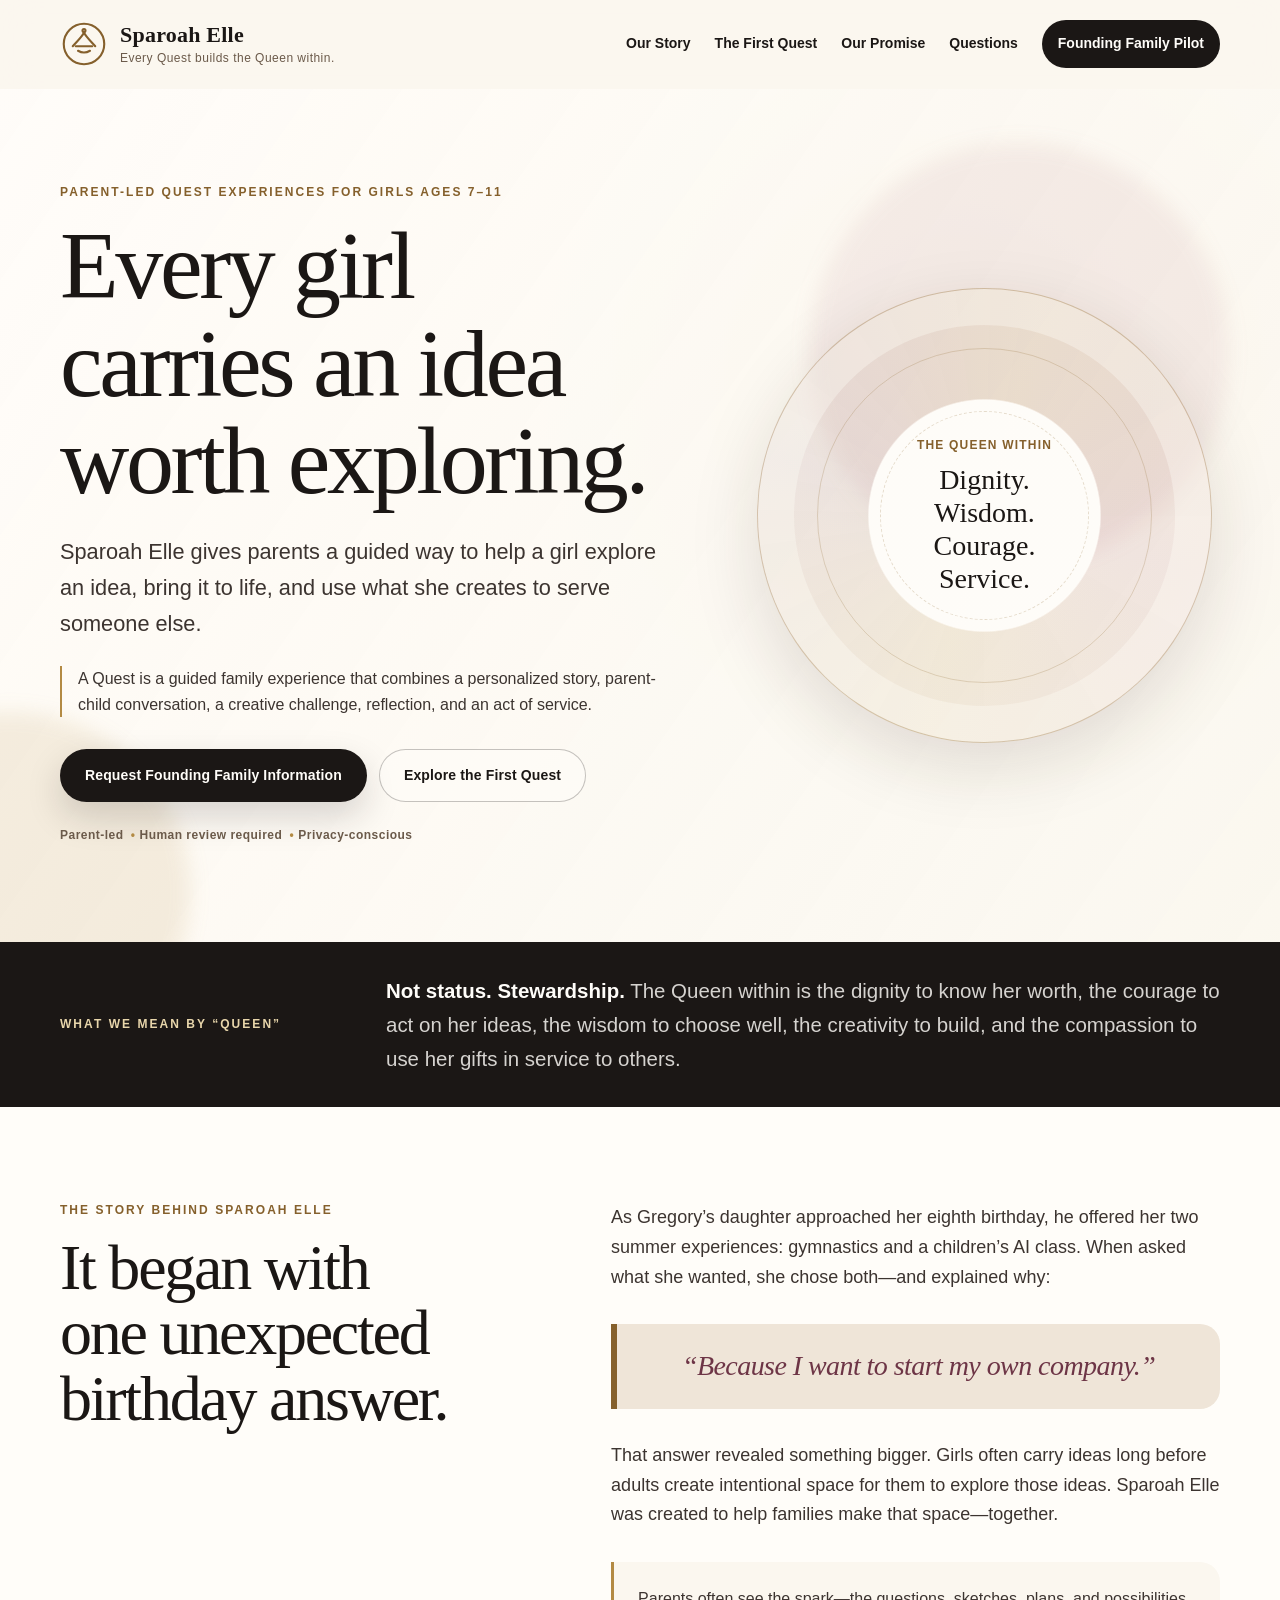
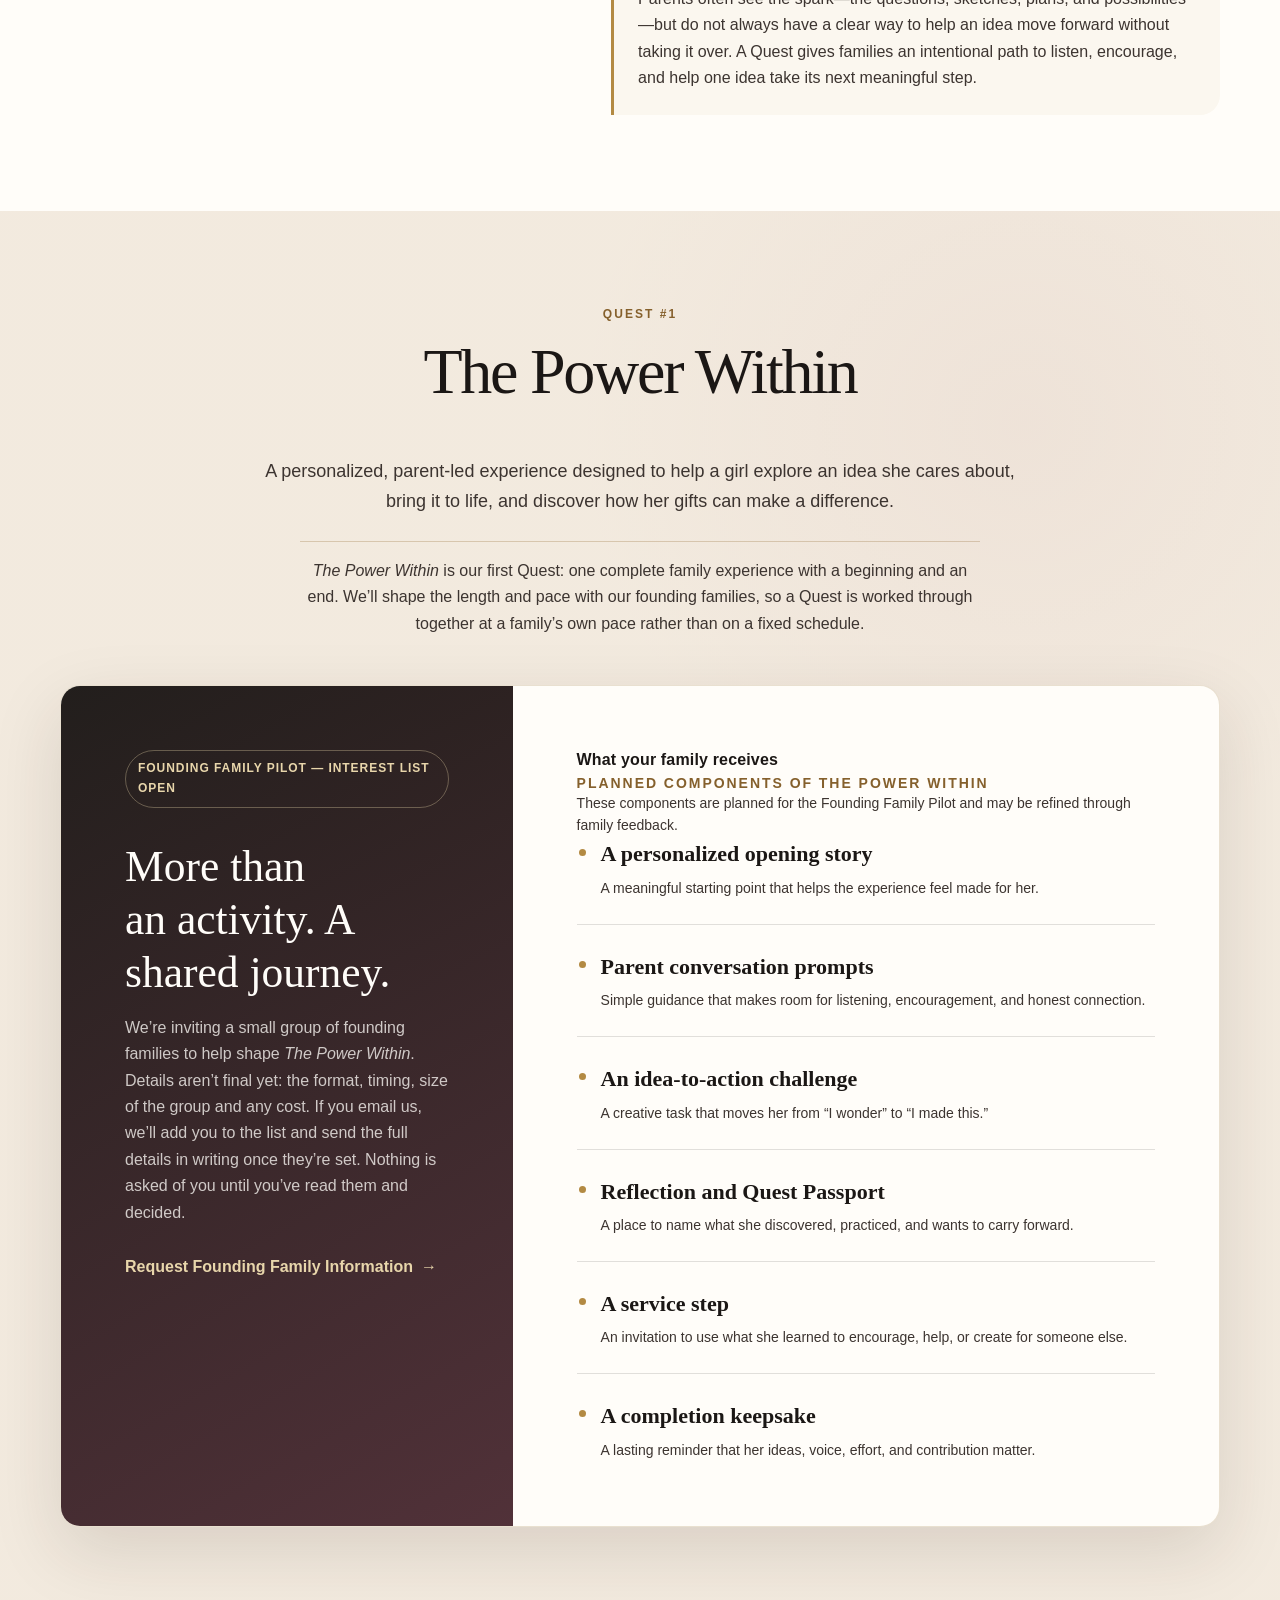
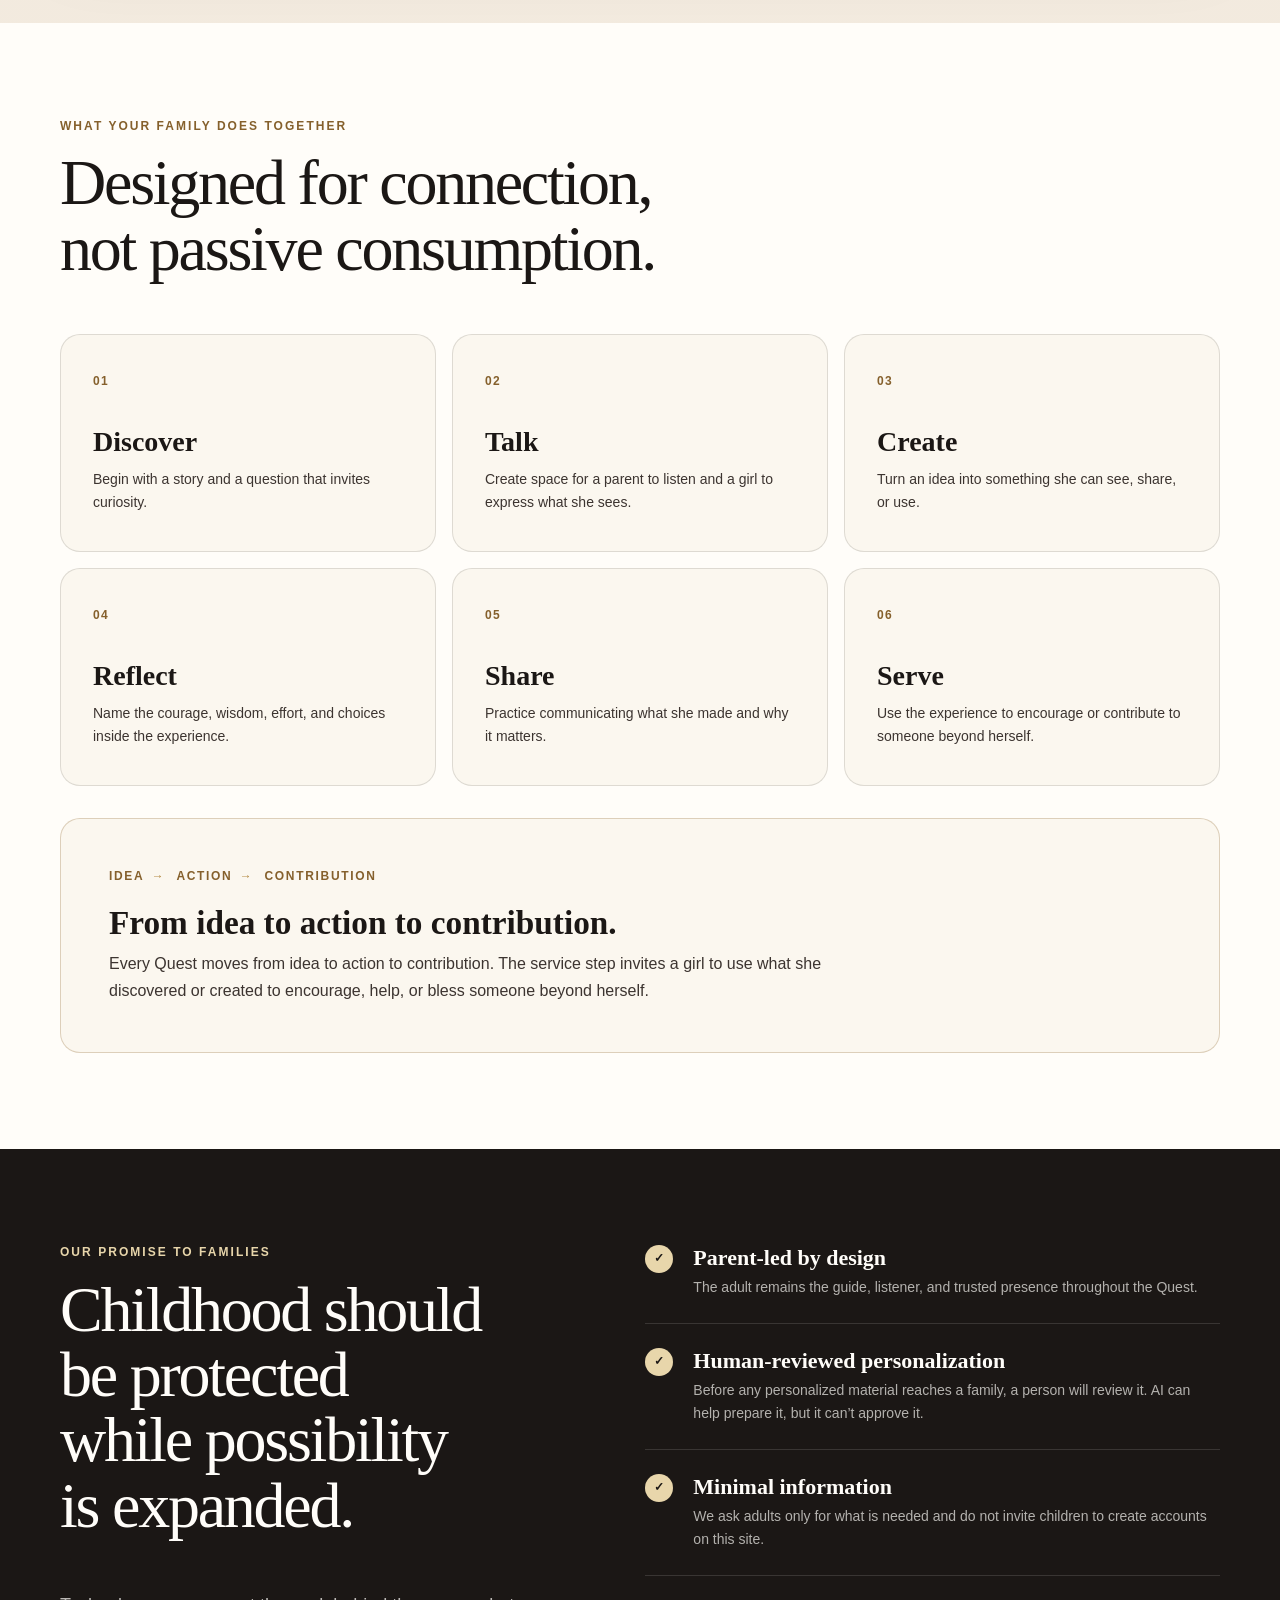
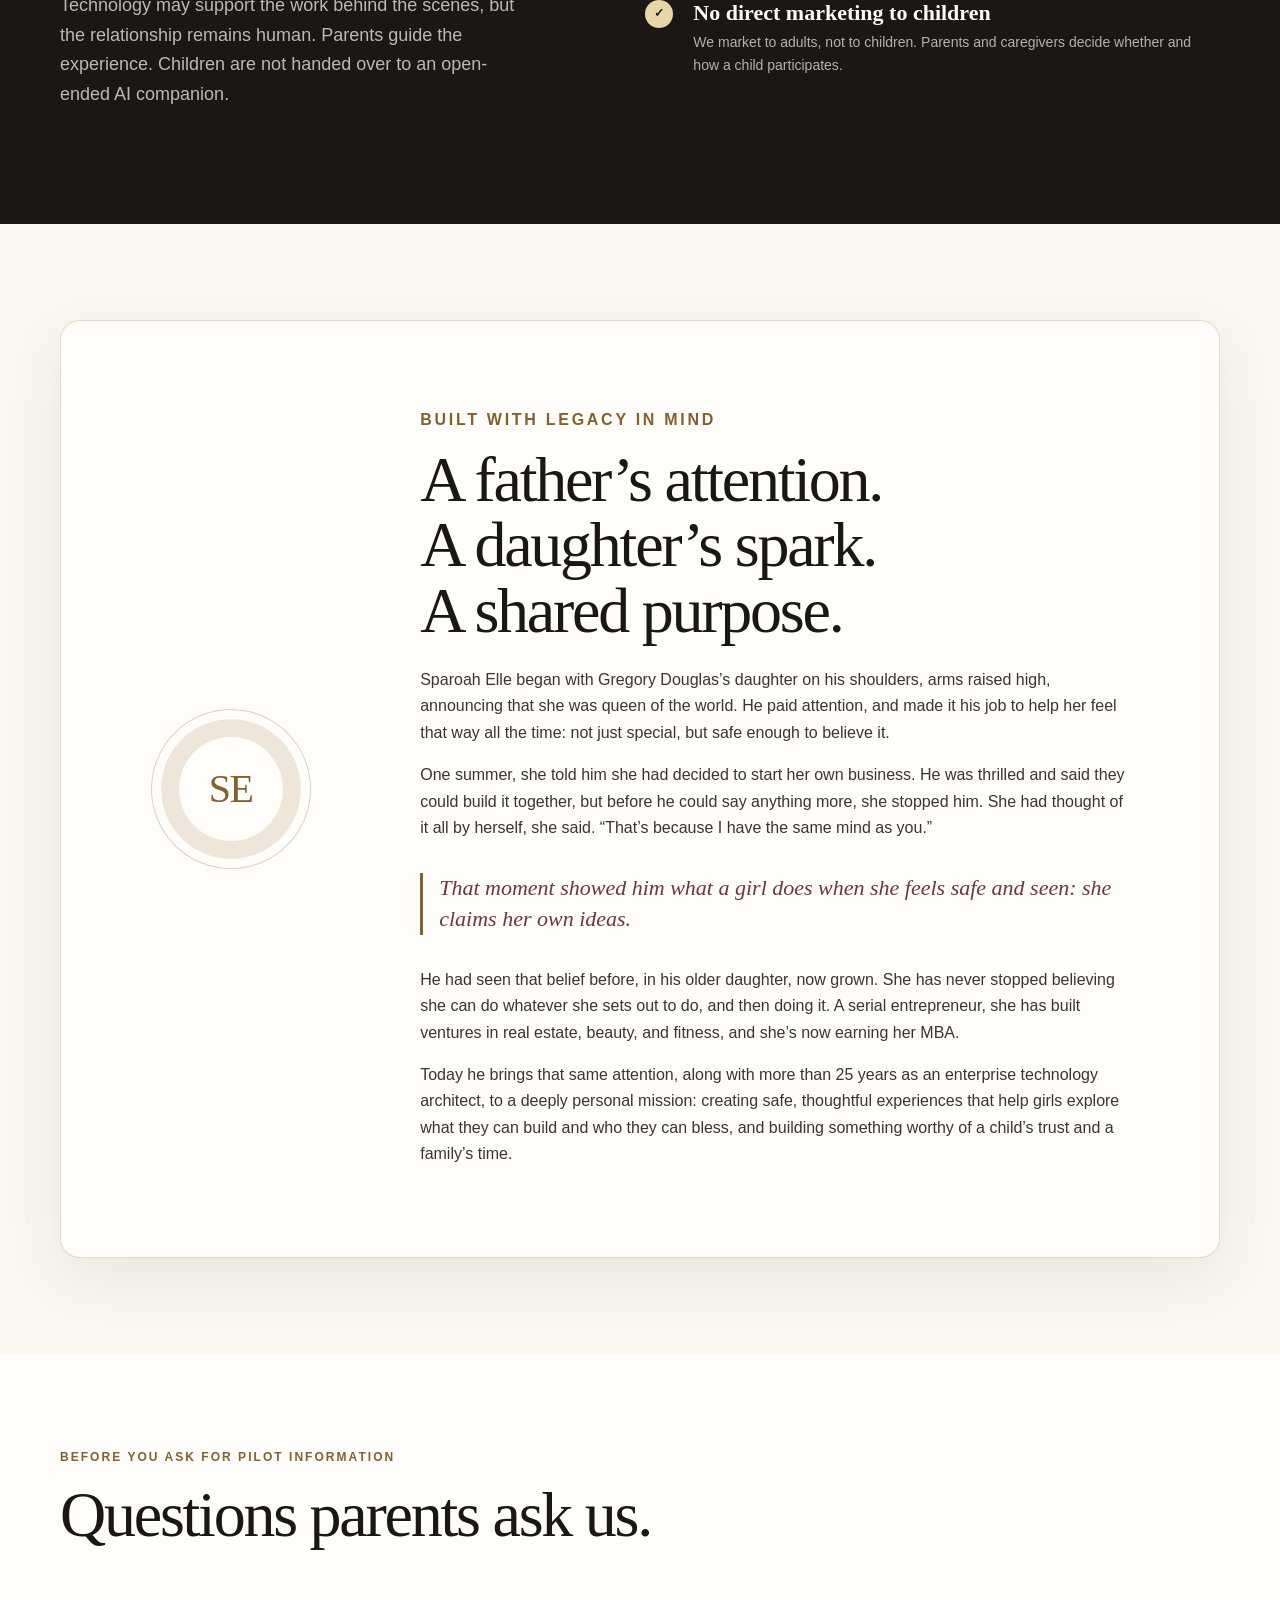
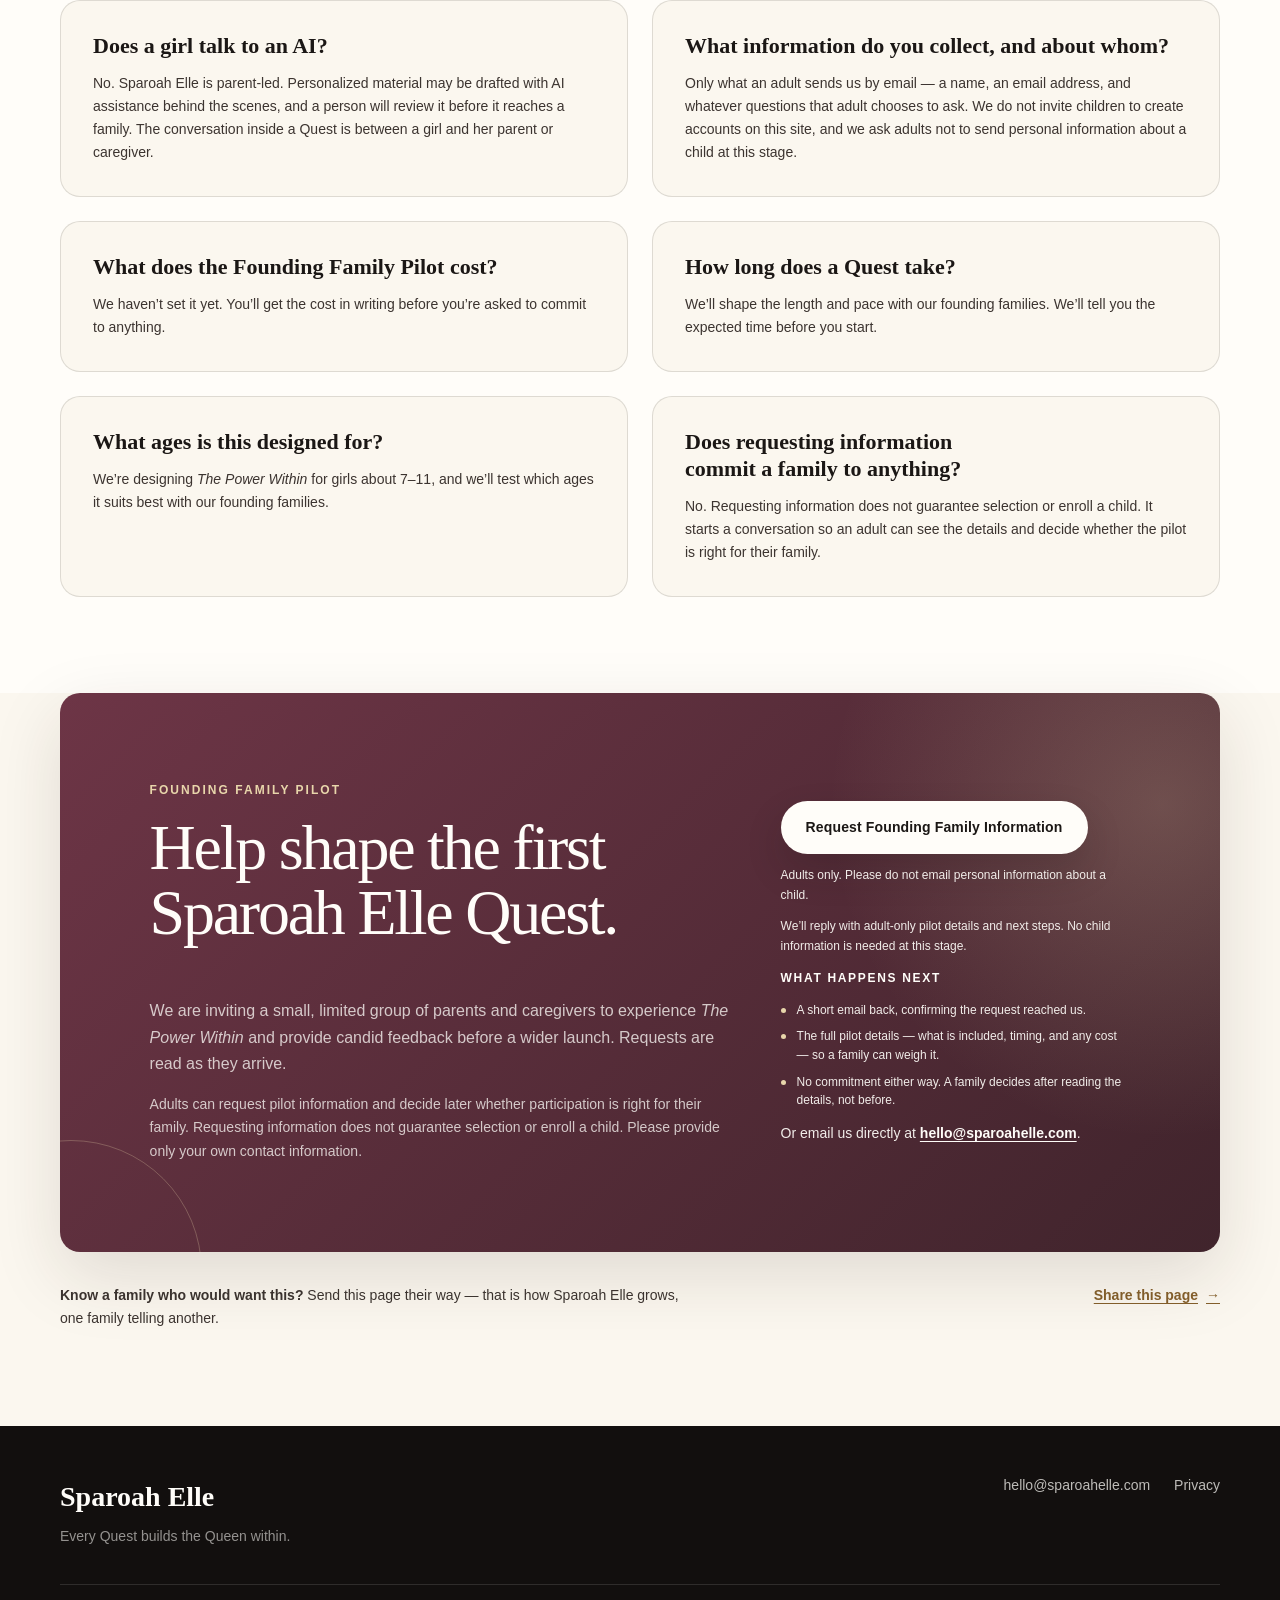
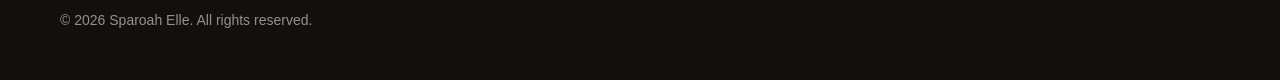
==== commit c8f8c950: "Stop implying founding families are already taking part Pre-test fixes A1-A3 and the share-link word" ====
--- a/index.html
+++ b/index.html
@@ -97,7 +97,7 @@
             <a class="button button-primary" href="#founding-families">Request Founding Family Information</a>
             <a class="button button-secondary" href="#quest">Explore the First Quest</a>
           </div>
-          <p class="trust-line"><span>Parent-led</span><span>Human-reviewed</span><span>Privacy-conscious</span></p>
+          <p class="trust-line"><span>Parent-led</span><span>Human review required</span><span>Privacy-conscious</span></p>
         </div>
 
         <div class="hero-art" aria-hidden="true">
@@ -141,13 +141,13 @@
           <p>A personalized, parent-led experience designed to help a girl explore an idea she cares about, bring it to life, and discover how her gifts can make a difference.</p>
         </div>
 
-        <p class="quest-scope"><em>The Power Within</em> is our first Quest: one complete family experience with a beginning and an end. Length and pace are being shaped with founding families, so a Quest is worked through together at a family’s own pace rather than on a fixed schedule.</p>
+        <p class="quest-scope"><em>The Power Within</em> is our first Quest: one complete family experience with a beginning and an end. We’ll shape the length and pace with our founding families, so a Quest is worked through together at a family’s own pace rather than on a fixed schedule.</p>
 
         <div class="quest-card">
           <div class="quest-card-copy">
             <span class="status-pill">Founding Family Pilot — Interest list open</span>
             <h3>More than an activity. A shared journey.</h3>
-            <p>We’re building <em>The Power Within</em> with a small group of founding families. Details aren’t final yet: the format, timing, size of the group and any cost. If you email us, we’ll add you to the list and send the full details in writing once they’re set. Nothing is asked of you until you’ve read them and decided.</p>
+            <p>We’re inviting a small group of founding families to help shape <em>The Power Within</em>. Details aren’t final yet: the format, timing, size of the group and any cost. If you email us, we’ll add you to the list and send the full details in writing once they’re set. Nothing is asked of you until you’ve read them and decided.</p>
             <a class="text-link" href="#founding-families">Request Founding Family Information <span aria-hidden="true">→</span></a>
           </div>
 
@@ -278,11 +278,11 @@
           </article>
           <article>
             <h3>How long does a Quest take?</h3>
-            <p>We’re shaping the length and pace with our founding families. We’ll tell you the expected time before you start.</p>
+            <p>We’ll shape the length and pace with our founding families. We’ll tell you the expected time before you start.</p>
           </article>
           <article>
             <h3>What ages is this designed for?</h3>
-            <p>We’re designing <em>The Power Within</em> for girls about 7–11, and testing which ages it suits best with our founding families.</p>
+            <p>We’re designing <em>The Power Within</em> for girls about 7–11, and we’ll test which ages it suits best with our founding families.</p>
           </article>
           <article>
             <h3>Does requesting information commit a family to anything?</h3>
@@ -297,7 +297,7 @@
         <div>
           <p class="eyebrow">Founding Family Pilot</p>
           <h2>Help shape the first Sparoah Elle Quest.</h2>
-          <p>We are inviting a small, limited group of parents and caregivers to experience <em>The Power Within</em> and provide candid feedback before a wider launch. Requests are read as they arrive, so early interest gets first consideration.</p>
+          <p>We are inviting a small, limited group of parents and caregivers to experience <em>The Power Within</em> and provide candid feedback before a wider launch. Requests are read as they arrive.</p>
           <p class="cta-expectations">Adults can request pilot information and decide later whether participation is right for their family. Requesting information does not guarantee selection or enroll a child. Please provide only your own contact information.</p>
         </div>
         <div class="cta-actions">
@@ -318,7 +318,7 @@
       <!-- Pass-it-on link. No recipient in the mailto, so the sender chooses who sees it. -->
       <div class="shell share-row">
         <p class="share-lead"><strong>Know a family who would want this?</strong> Send this page their way — that is how Sparoah Elle grows, one family telling another.</p>
-        <a class="share-link" href="mailto:?subject=Thought%20of%20you%20%E2%80%94%20Sparoah%20Elle&amp;body=Hi%2C%0A%0AThis%20made%20me%20think%20of%20you%20%E2%80%94%20Sparoah%20Elle.%20It%20gives%20parents%20a%20guided%20way%20to%20help%20a%20girl%20explore%20an%20idea%20she%20is%20carrying%2C%20bring%20it%20to%20life%2C%20and%20use%20what%20she%20creates%20to%20serve%20someone%20else.%20A%20parent%20guides%20the%20whole%20experience.%0A%0AThey%20are%20forming%20a%20small%20Founding%20Family%20Pilot%20right%20now.%0A%0AWorth%20a%20look%3A%20https%3A%2F%2Fsparoahelle.com">Share this page <span aria-hidden="true">→</span></a>
+        <a class="share-link" href="mailto:?subject=Thought%20of%20you%20%E2%80%94%20Sparoah%20Elle&amp;body=Hi%2C%0A%0AThis%20made%20me%20think%20of%20you%20%E2%80%94%20Sparoah%20Elle.%20It%20gives%20parents%20a%20guided%20way%20to%20help%20a%20girl%20explore%20an%20idea%20she%20is%20carrying%2C%20bring%20it%20to%20life%2C%20and%20use%20what%20she%20creates%20to%20serve%20someone%20else.%20A%20parent%20guides%20the%20whole%20experience.%0A%0AThey%20are%20inviting%20a%20small%20group%20of%20founding%20families%20to%20help%20shape%20their%20first%20Quest.%0A%0AWorth%20a%20look%3A%20https%3A%2F%2Fsparoahelle.com">Share this page <span aria-hidden="true">→</span></a>
       </div>
     </section>
   </main>
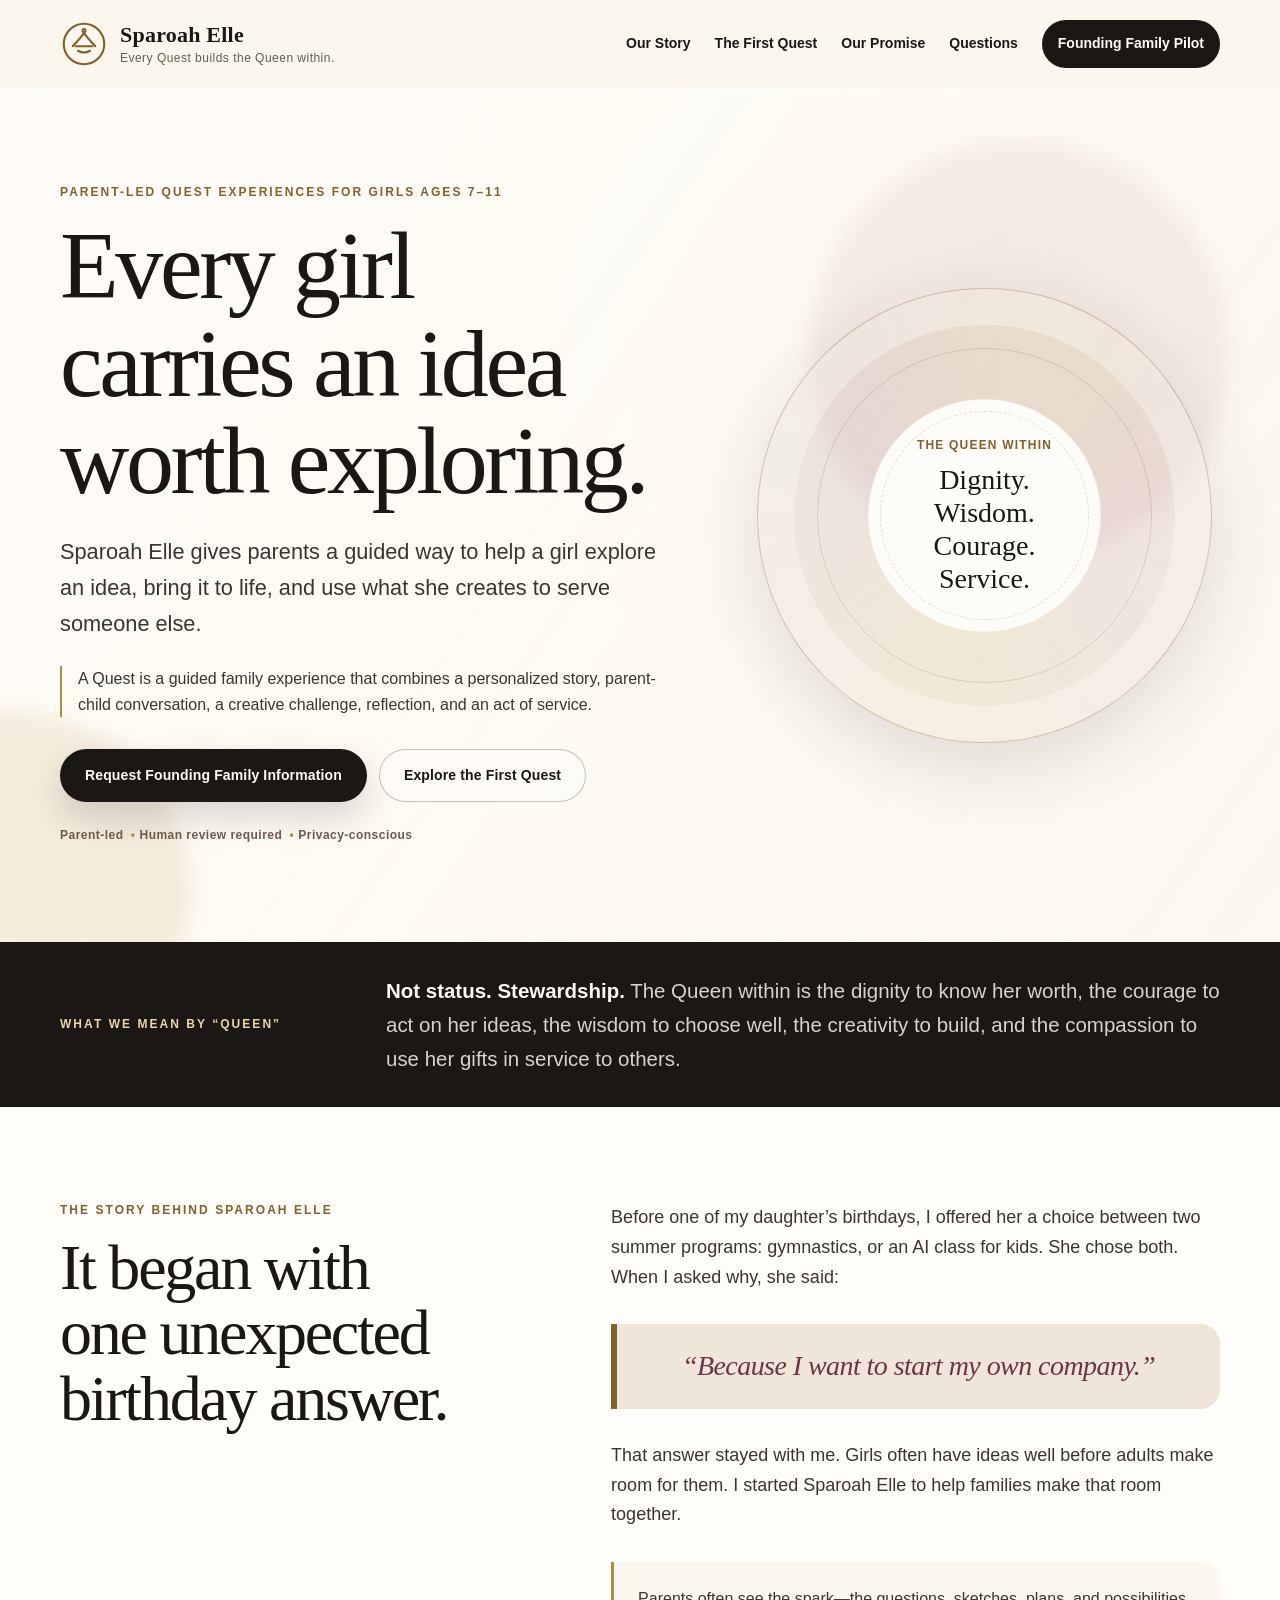
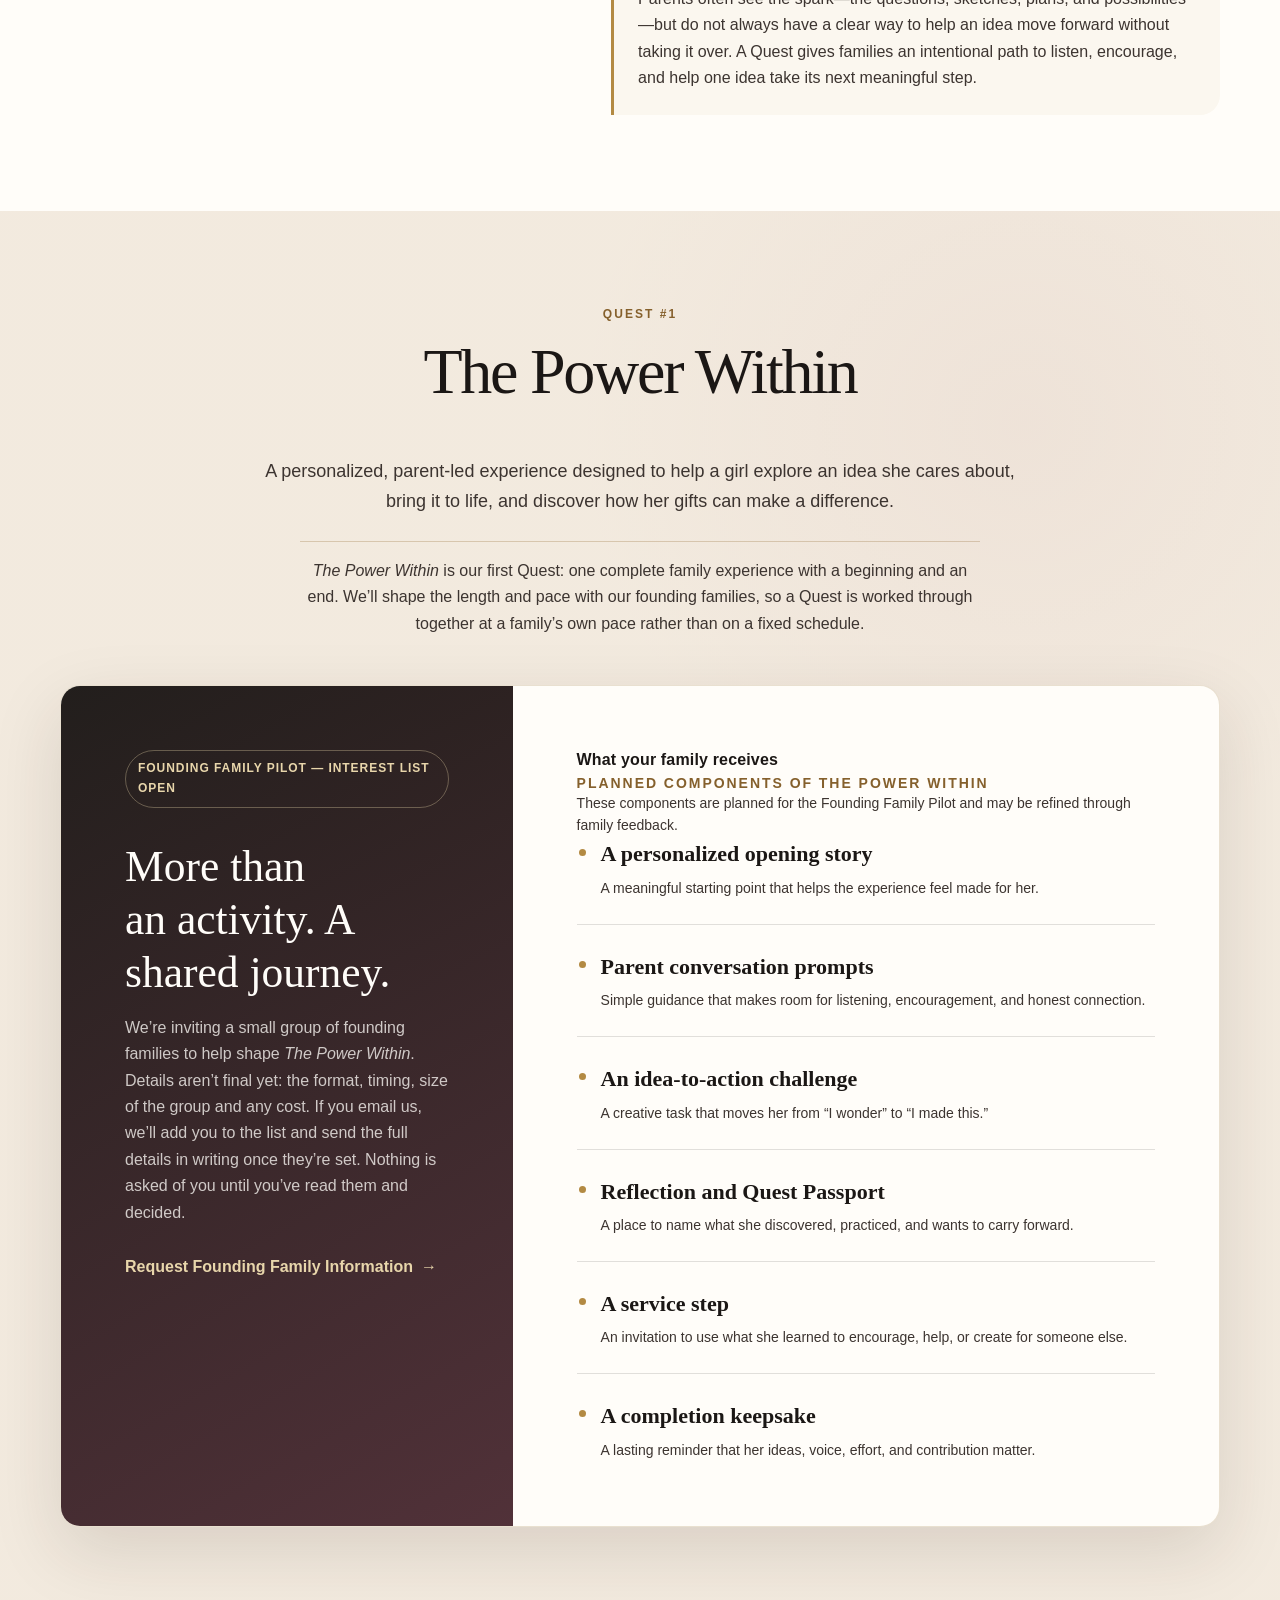
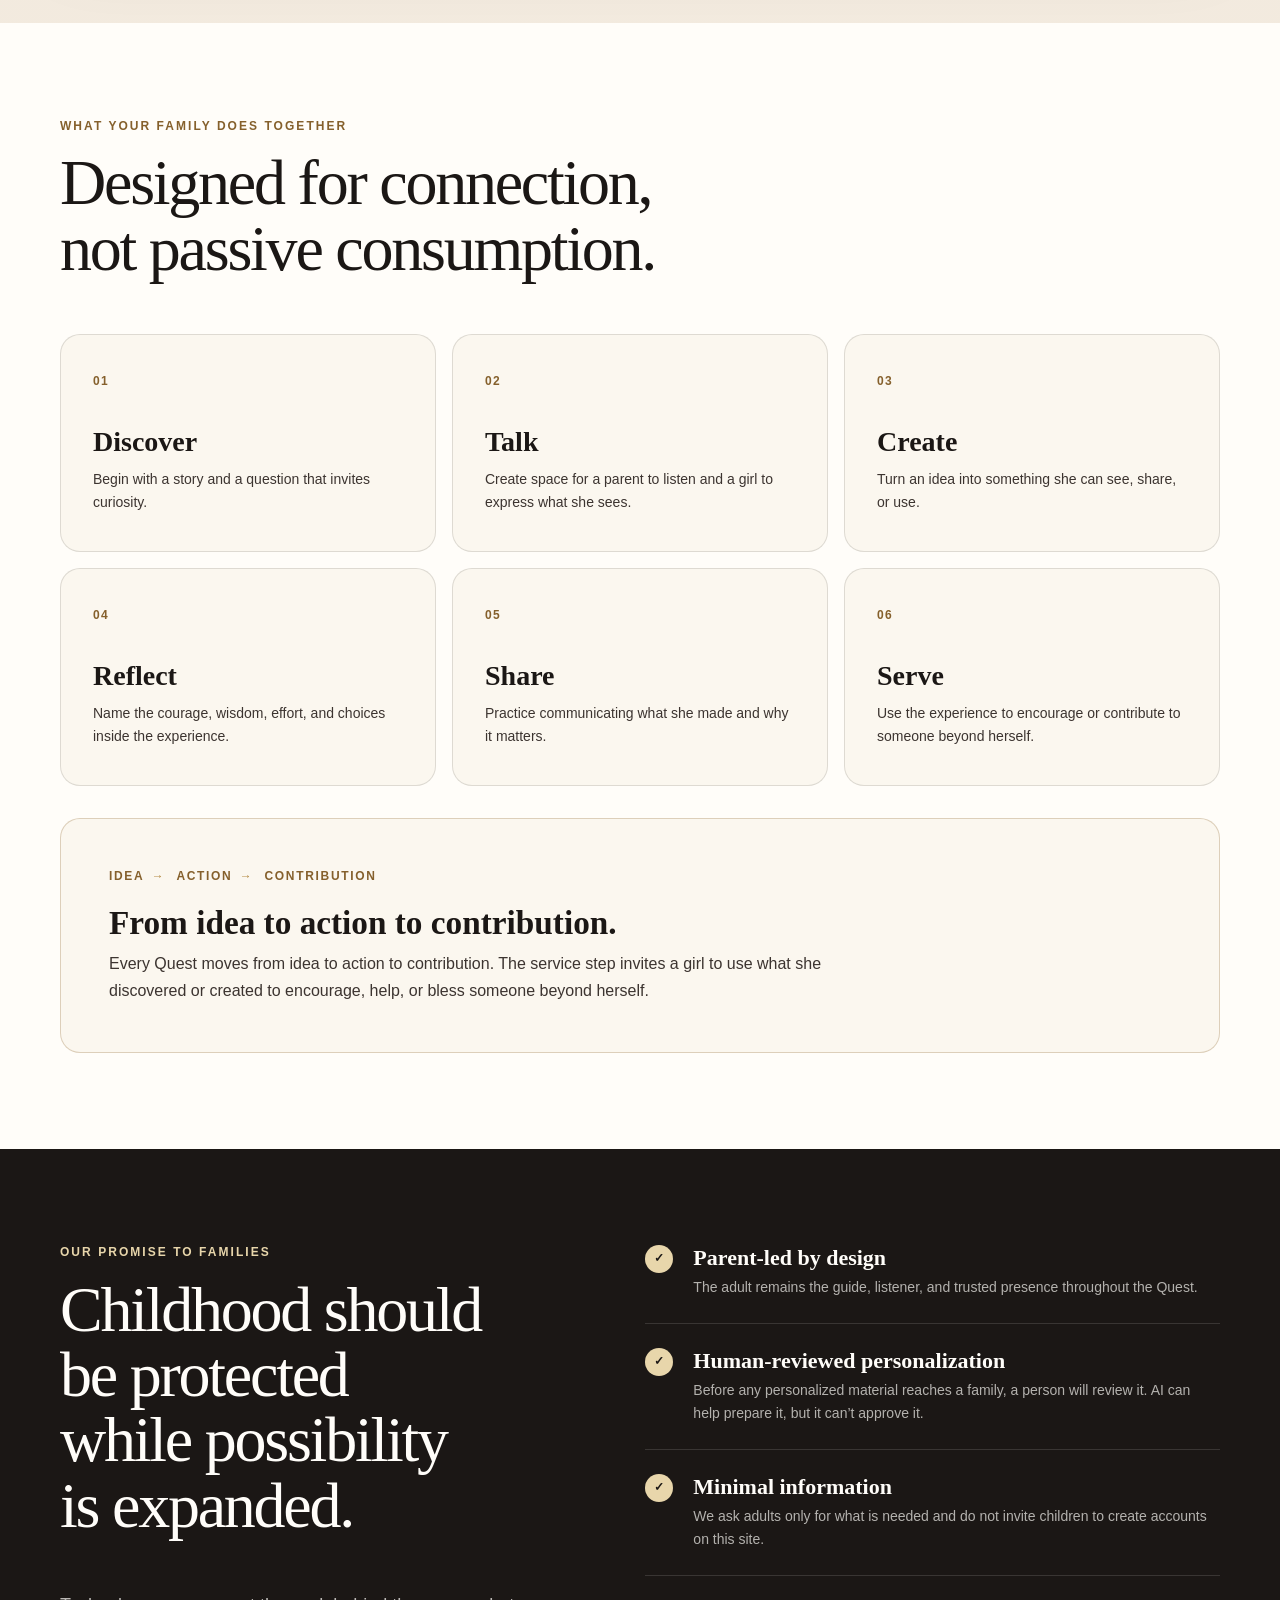
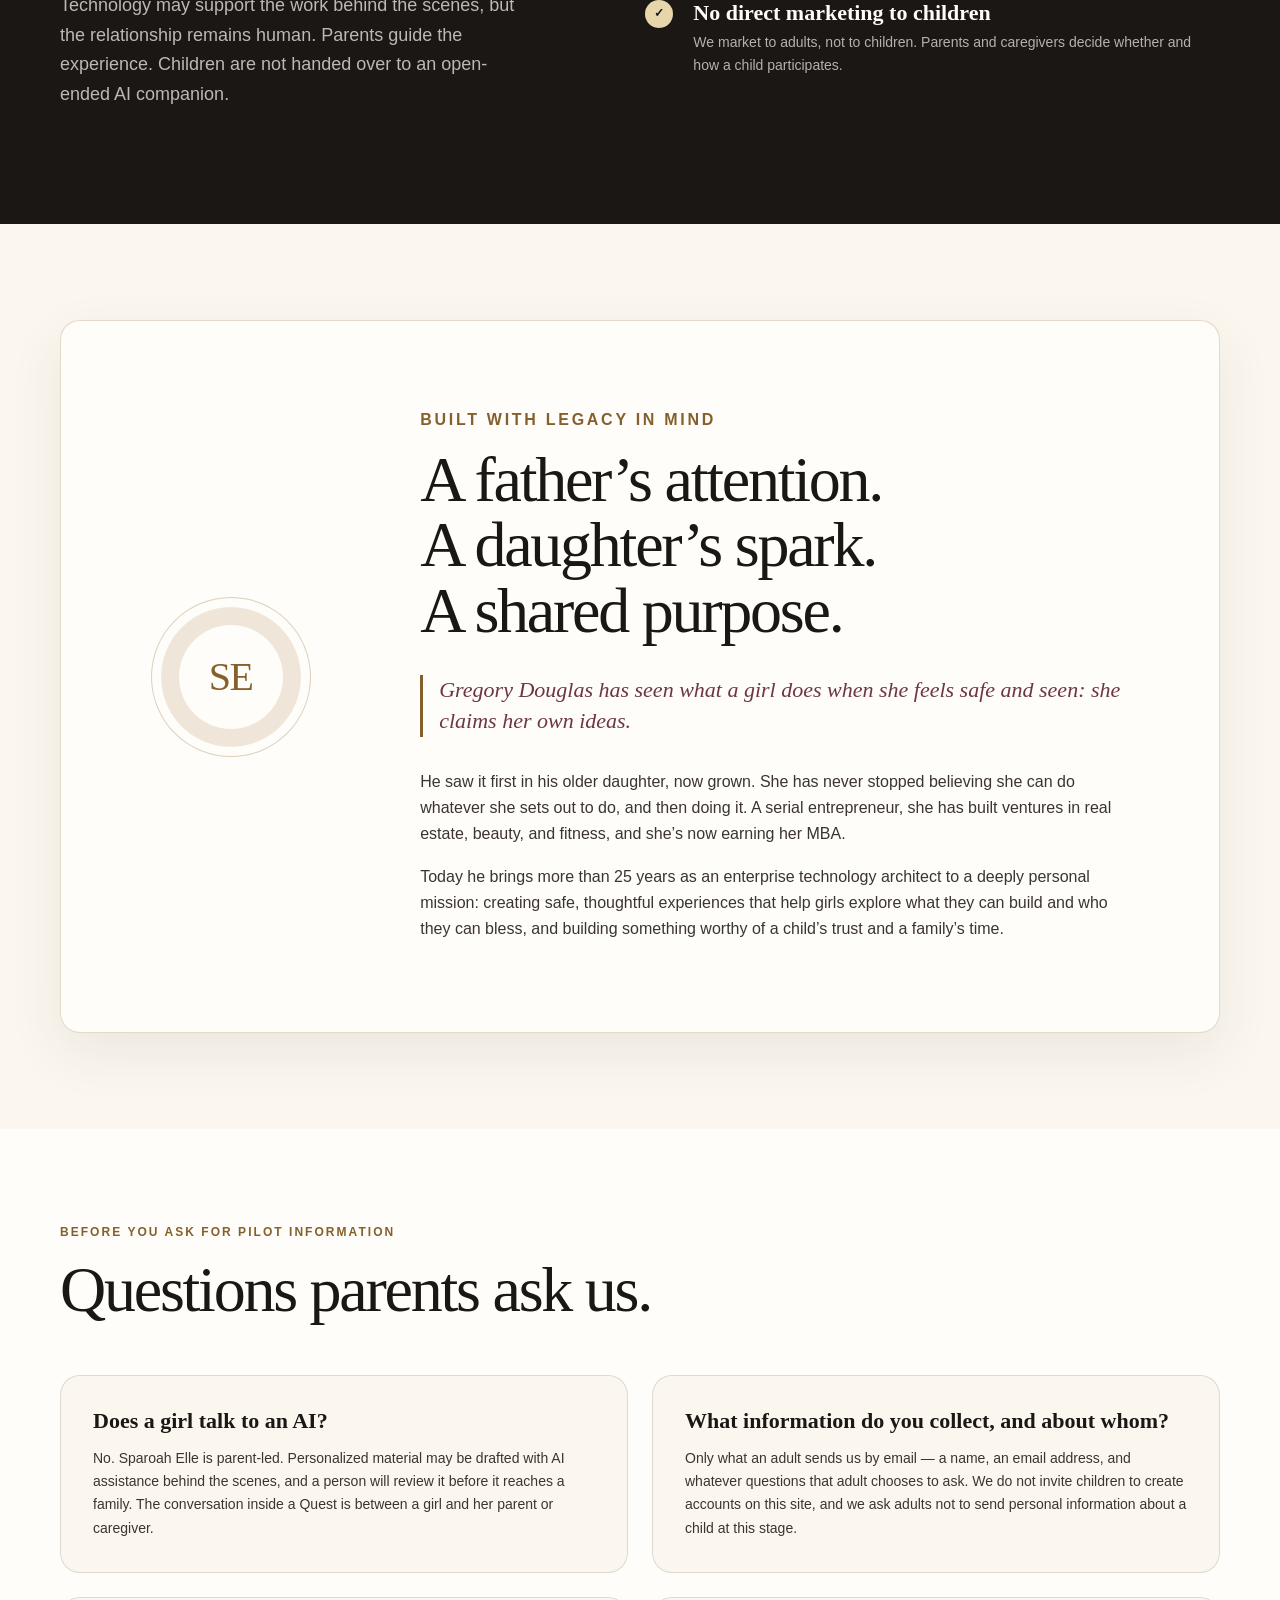
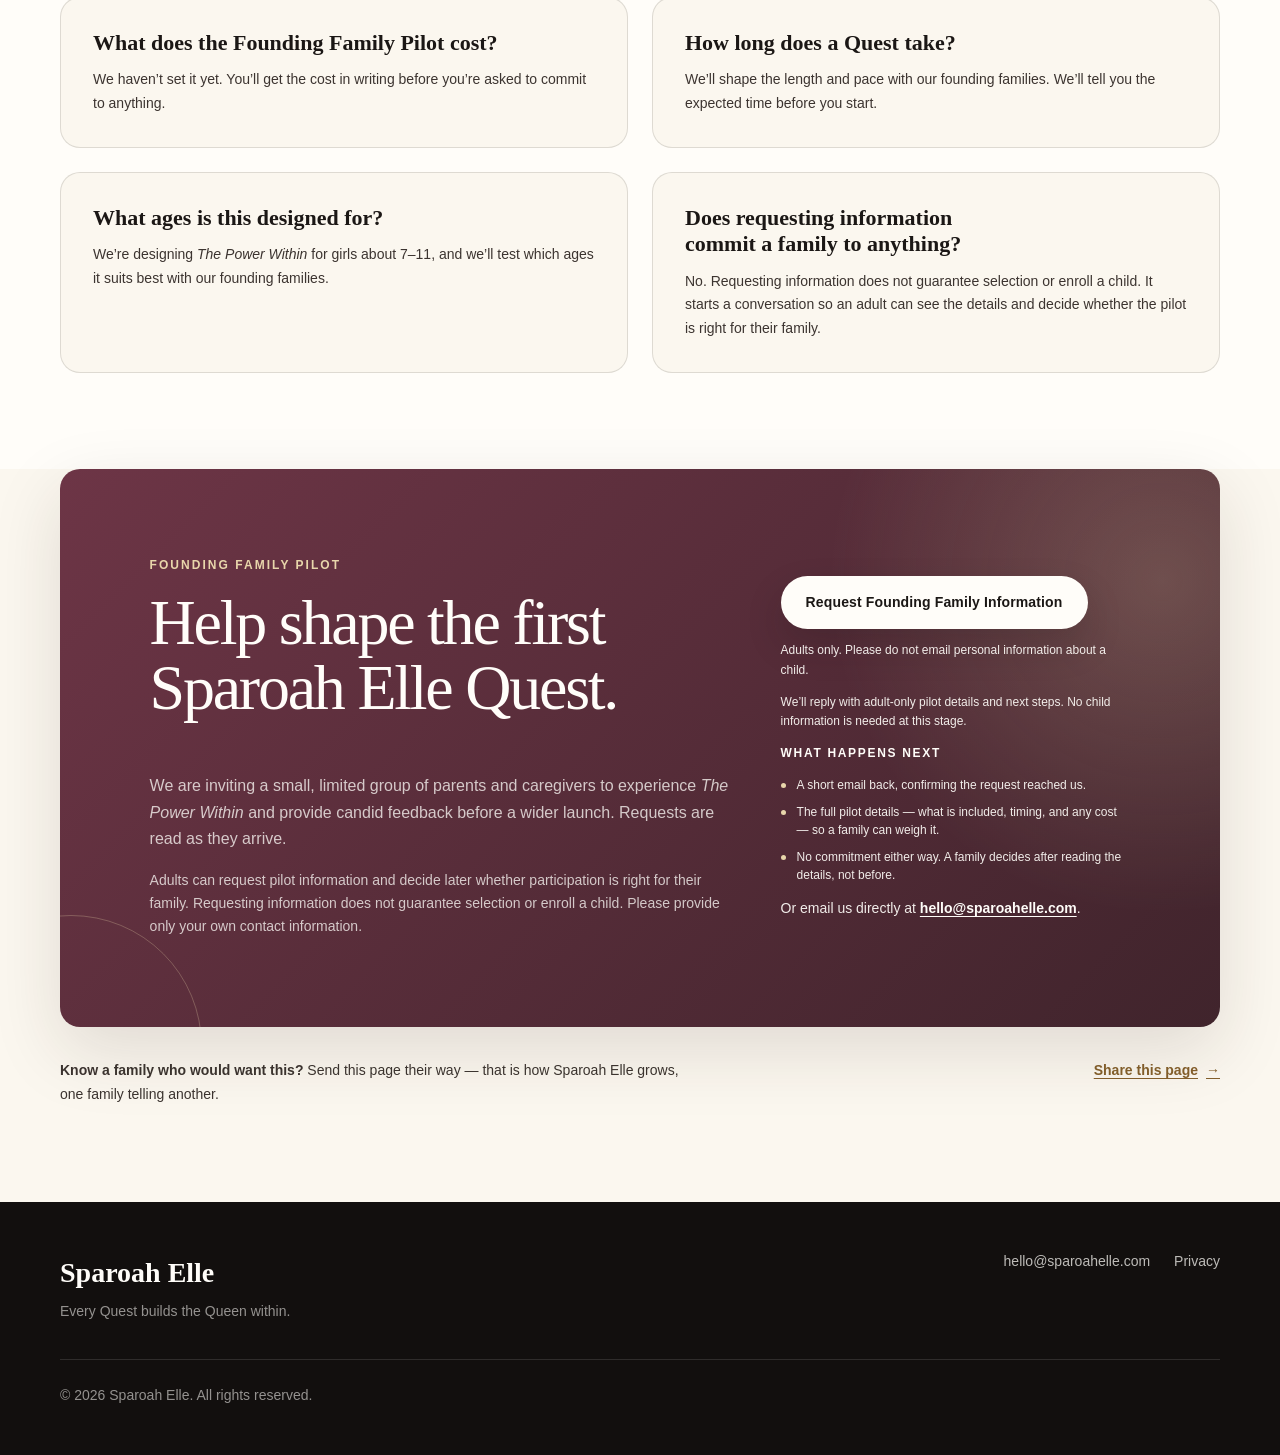
==== commit 0c8eeef0: "Tell Our Story in the founder's voice and stop publishing her age Site fixes A6 and A7, approved by " ====
--- a/index.html
+++ b/index.html
@@ -4,7 +4,7 @@
   <meta charset="utf-8">
   <meta name="viewport" content="width=device-width, initial-scale=1">
   <title>Sparoah Elle | Parent-Led Quests for Girls</title>
-  <meta name="description" content="Sparoah Elle is building parent-led Quest experiences for girls ages 7 to 11, designed with safety and privacy first. Founded by Gregory Douglas.">
+  <meta name="description" content="Sparoah Elle is building parent-led Quest experiences for girls about 7 to 11, designed with safety and privacy first. Founded by Gregory Douglas.">
   <meta name="theme-color" content="#1b1715">
   <meta name="robots" content="index,follow">
   <link rel="canonical" href="https://sparoahelle.com/">
@@ -17,14 +17,14 @@
   <meta property="og:locale" content="en_US">
   <meta property="og:url" content="https://sparoahelle.com/">
   <meta property="og:title" content="Sparoah Elle | Every Quest builds the Queen within">
-  <meta property="og:description" content="Sparoah Elle is building parent-led Quest experiences for girls ages 7 to 11, designed with safety and privacy first. Founded by Gregory Douglas.">
+  <meta property="og:description" content="Sparoah Elle is building parent-led Quest experiences for girls about 7 to 11, designed with safety and privacy first. Founded by Gregory Douglas.">
   <meta property="og:image" content="https://sparoahelle.com/og-image.png">
   <meta property="og:image:width" content="1200">
   <meta property="og:image:height" content="630">
   <meta property="og:image:alt" content="Sparoah Elle — Every Quest builds the Queen within.">
   <meta name="twitter:card" content="summary_large_image">
   <meta name="twitter:title" content="Sparoah Elle | Every Quest builds the Queen within">
-  <meta name="twitter:description" content="Sparoah Elle is building parent-led Quest experiences for girls ages 7 to 11, designed with safety and privacy first. Founded by Gregory Douglas.">
+  <meta name="twitter:description" content="Sparoah Elle is building parent-led Quest experiences for girls about 7 to 11, designed with safety and privacy first. Founded by Gregory Douglas.">
   <meta name="twitter:image" content="https://sparoahelle.com/og-image.png">
   <meta name="twitter:image:alt" content="Sparoah Elle — Every Quest builds the Queen within.">
 
@@ -38,8 +38,8 @@
     "name": "Sparoah Elle",
     "url": "https://sparoahelle.com/",
     "logo": "https://sparoahelle.com/icon-512.png",
-    "slogan": "Sparoah Elle is building parent-led Quest experiences for girls ages 7 to 11, designed with safety and privacy first. Founded by Gregory Douglas.",
-    "description": "Sparoah Elle is building parent-led Quest experiences for girls ages 7 to 11, designed with safety and privacy first. Founded by Gregory Douglas.",
+    "slogan": "Sparoah Elle is building parent-led Quest experiences for girls about 7 to 11, designed with safety and privacy first. Founded by Gregory Douglas.",
+    "description": "Sparoah Elle is building parent-led Quest experiences for girls about 7 to 11, designed with safety and privacy first. Founded by Gregory Douglas.",
     "founder": {
       "@type": "Person",
       "name": "Gregory Douglas"
@@ -125,9 +125,9 @@
           <h2>It began with one unexpected birthday answer.</h2>
         </div>
         <div class="story-copy">
-          <p>As Gregory’s daughter approached her eighth birthday, he offered her two summer experiences: gymnastics and a children’s AI class. When asked what she wanted, she chose both—and explained why:</p>
+          <p>Before one of my daughter’s birthdays, I offered her a choice between two summer programs: gymnastics, or an AI class for kids. She chose both. When I asked why, she said:</p>
           <blockquote>“Because I want to start my own company.”</blockquote>
-          <p>That answer revealed something bigger. Girls often carry ideas long before adults create intentional space for them to explore those ideas. Sparoah Elle was created to help families make that space—together.</p>
+          <p>That answer stayed with me. Girls often have ideas well before adults make room for them. I started Sparoah Elle to help families make that room together.</p>
           <p class="story-bridge">Parents often see the spark—the questions, sketches, plans, and possibilities—but do not always have a clear way to help an idea move forward without taking it over. A Quest gives families an intentional path to listen, encourage, and help one idea take its next meaningful step.</p>
         </div>
       </div>
@@ -248,11 +248,9 @@
         <div>
           <p class="eyebrow">Built with legacy in mind</p>
           <h2>A father’s attention. A daughter’s spark. A shared purpose.</h2>
-          <p>Sparoah Elle began with Gregory Douglas’s daughter on his shoulders, arms raised high, announcing that she was queen of the world. He paid attention, and made it his job to help her feel that way all the time: not just special, but safe enough to believe it.</p>
-          <p>One summer, she told him she had decided to start her own business. He was thrilled and said they could build it together, but before he could say anything more, she stopped him. She had thought of it all by herself, she said. “That’s because I have the same mind as you.”</p>
-          <p class="founder-pull">That moment showed him what a girl does when she feels safe and seen: she claims her own ideas.</p>
-          <p>He had seen that belief before, in his older daughter, now grown. She has never stopped believing she can do whatever she sets out to do, and then doing it. A serial entrepreneur, she has built ventures in real estate, beauty, and fitness, and she’s now earning her MBA.</p>
-          <p>Today he brings that same attention, along with more than 25 years as an enterprise technology architect, to a deeply personal mission: creating safe, thoughtful experiences that help girls explore what they can build and who they can bless, and building something worthy of a child’s trust and a family’s time.</p>
+          <p class="founder-pull">Gregory Douglas has seen what a girl does when she feels safe and seen: she claims her own ideas.</p>
+          <p>He saw it first in his older daughter, now grown. She has never stopped believing she can do whatever she sets out to do, and then doing it. A serial entrepreneur, she has built ventures in real estate, beauty, and fitness, and she’s now earning her MBA.</p>
+          <p>Today he brings more than 25 years as an enterprise technology architect to a deeply personal mission: creating safe, thoughtful experiences that help girls explore what they can build and who they can bless, and building something worthy of a child’s trust and a family’s time.</p>
         </div>
       </div>
     </section>
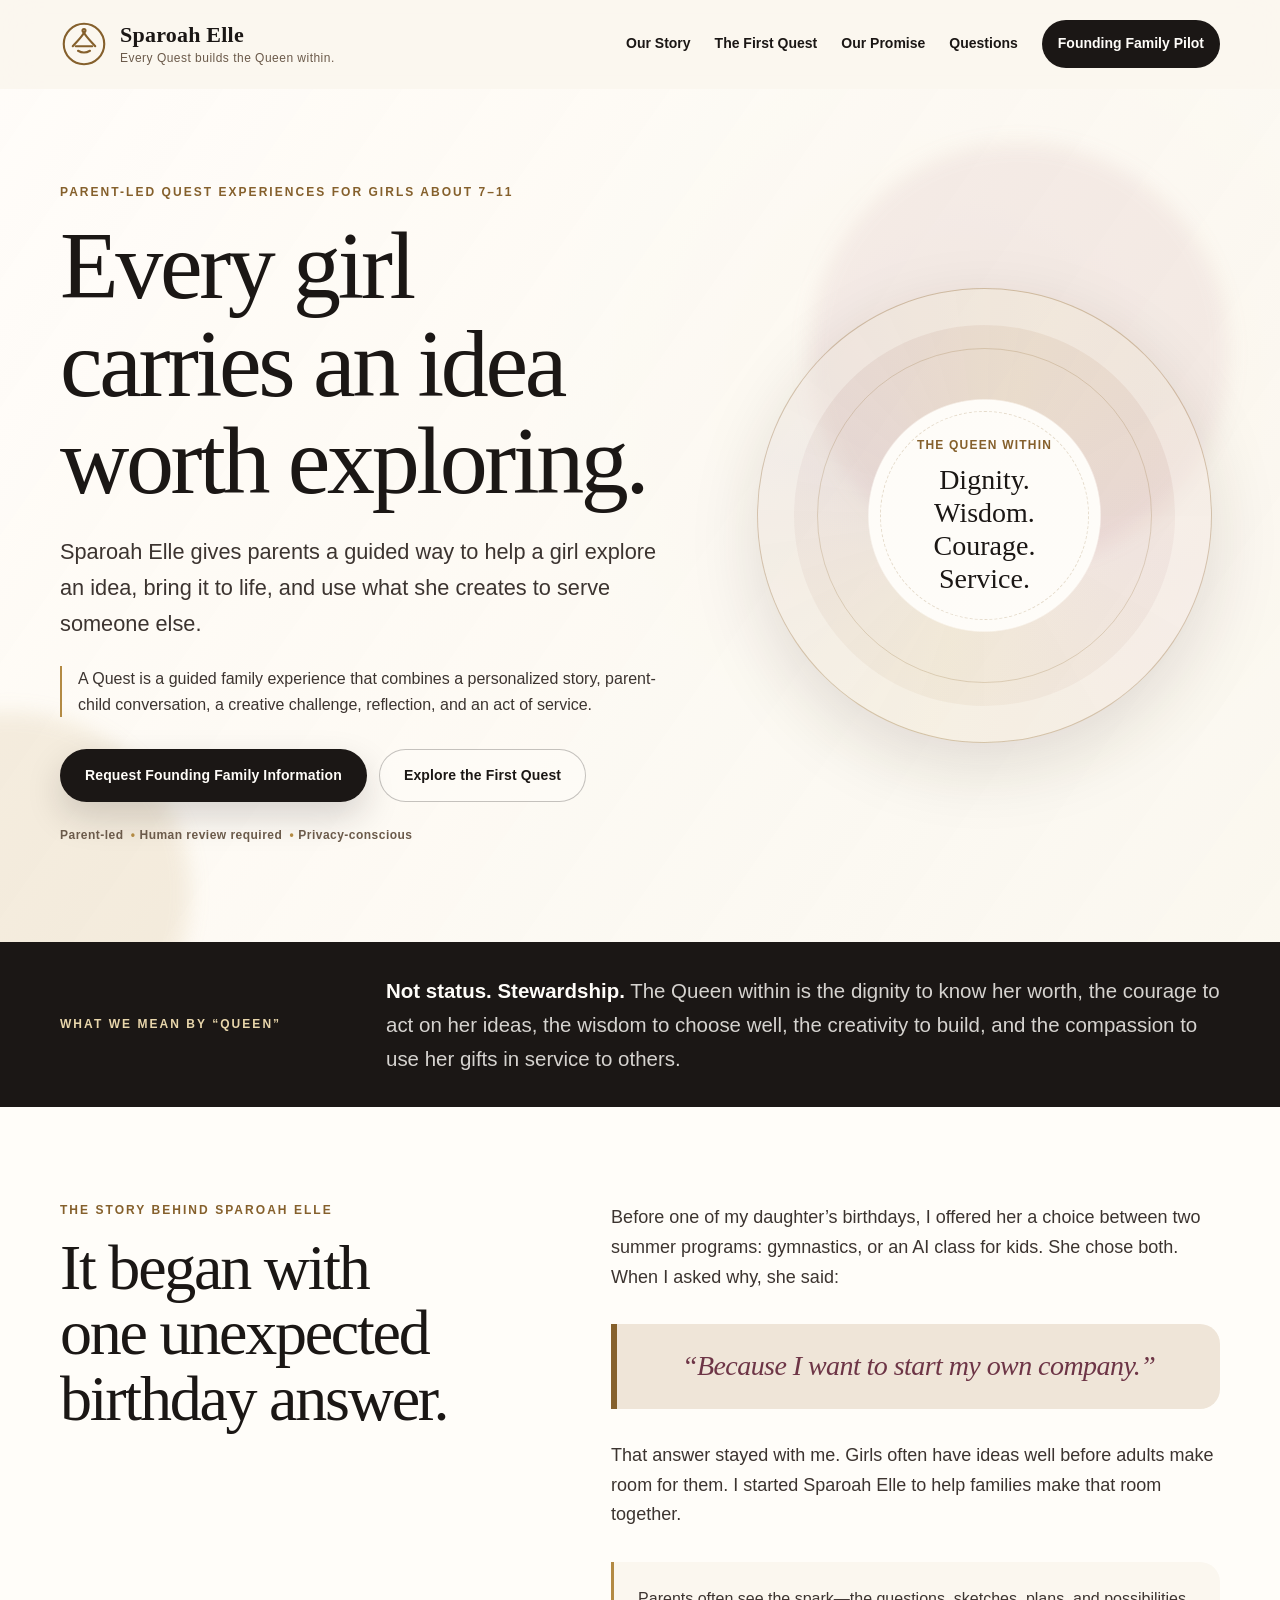
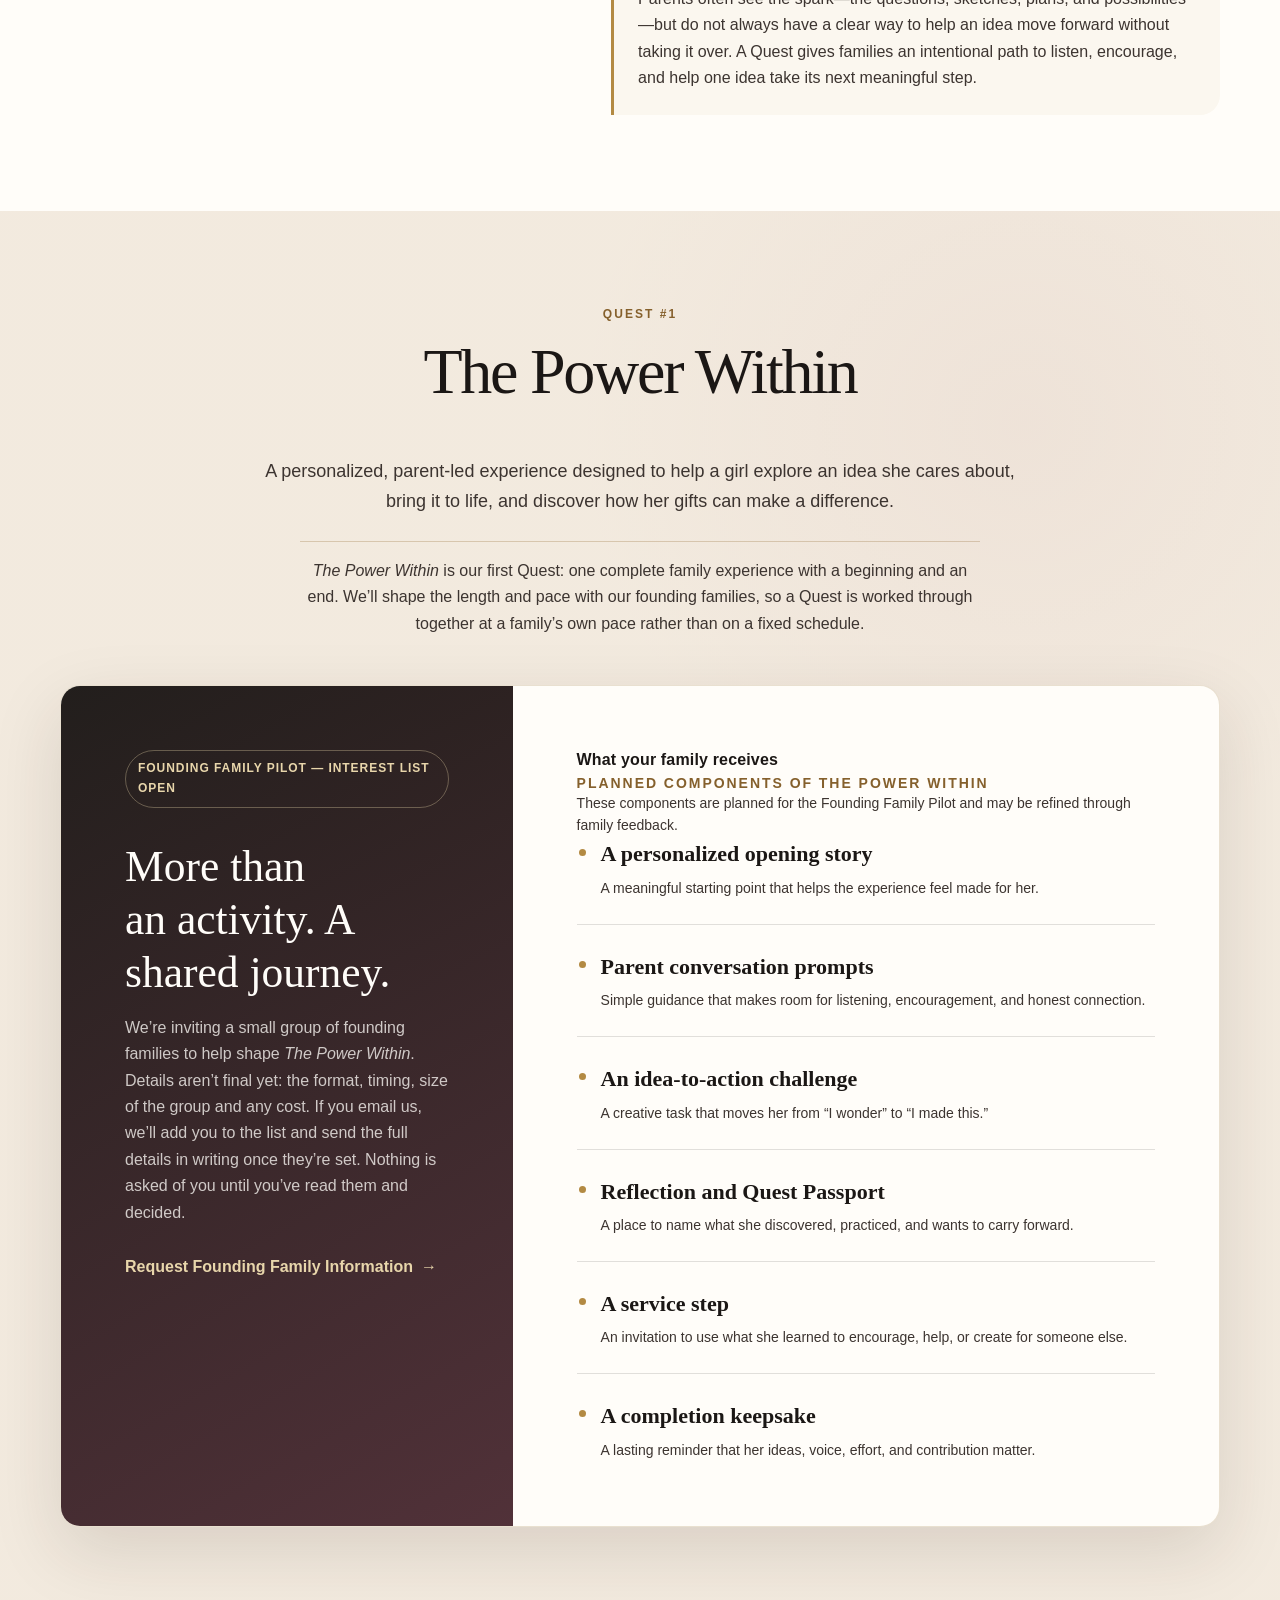
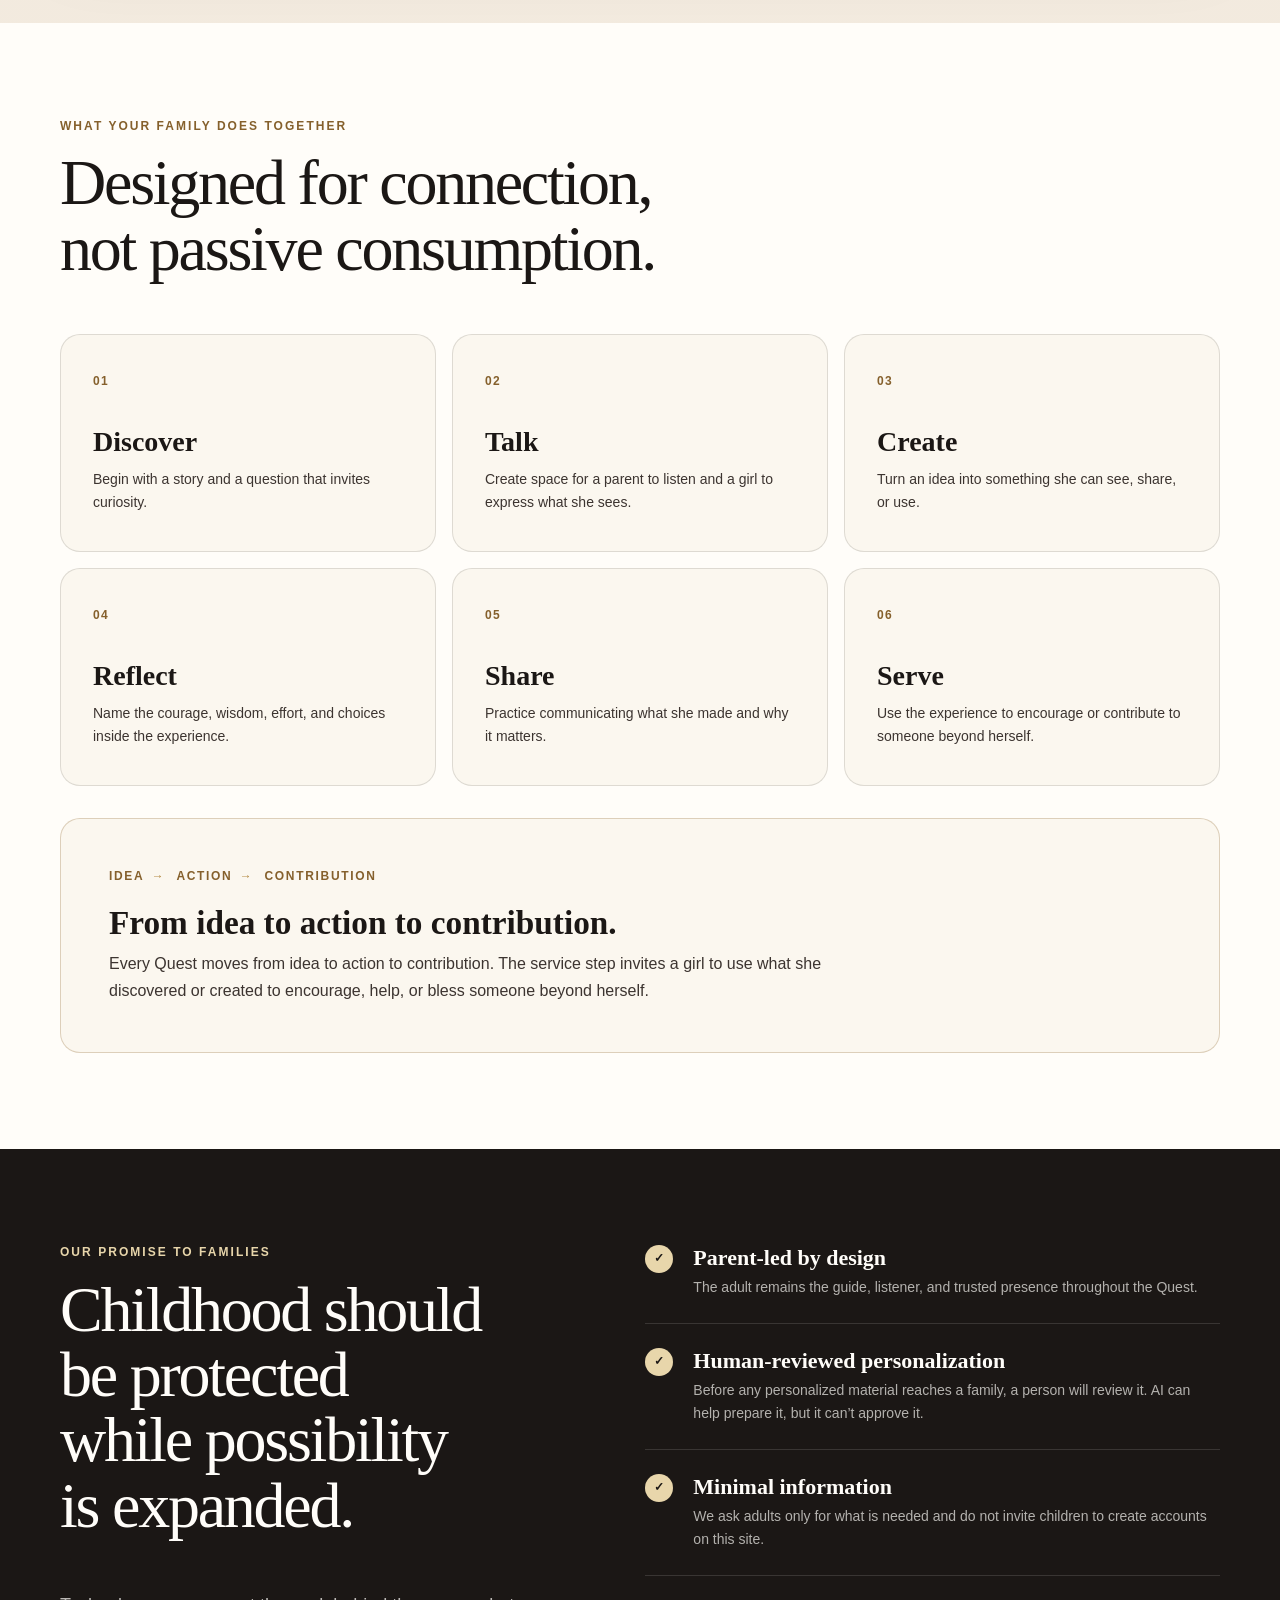
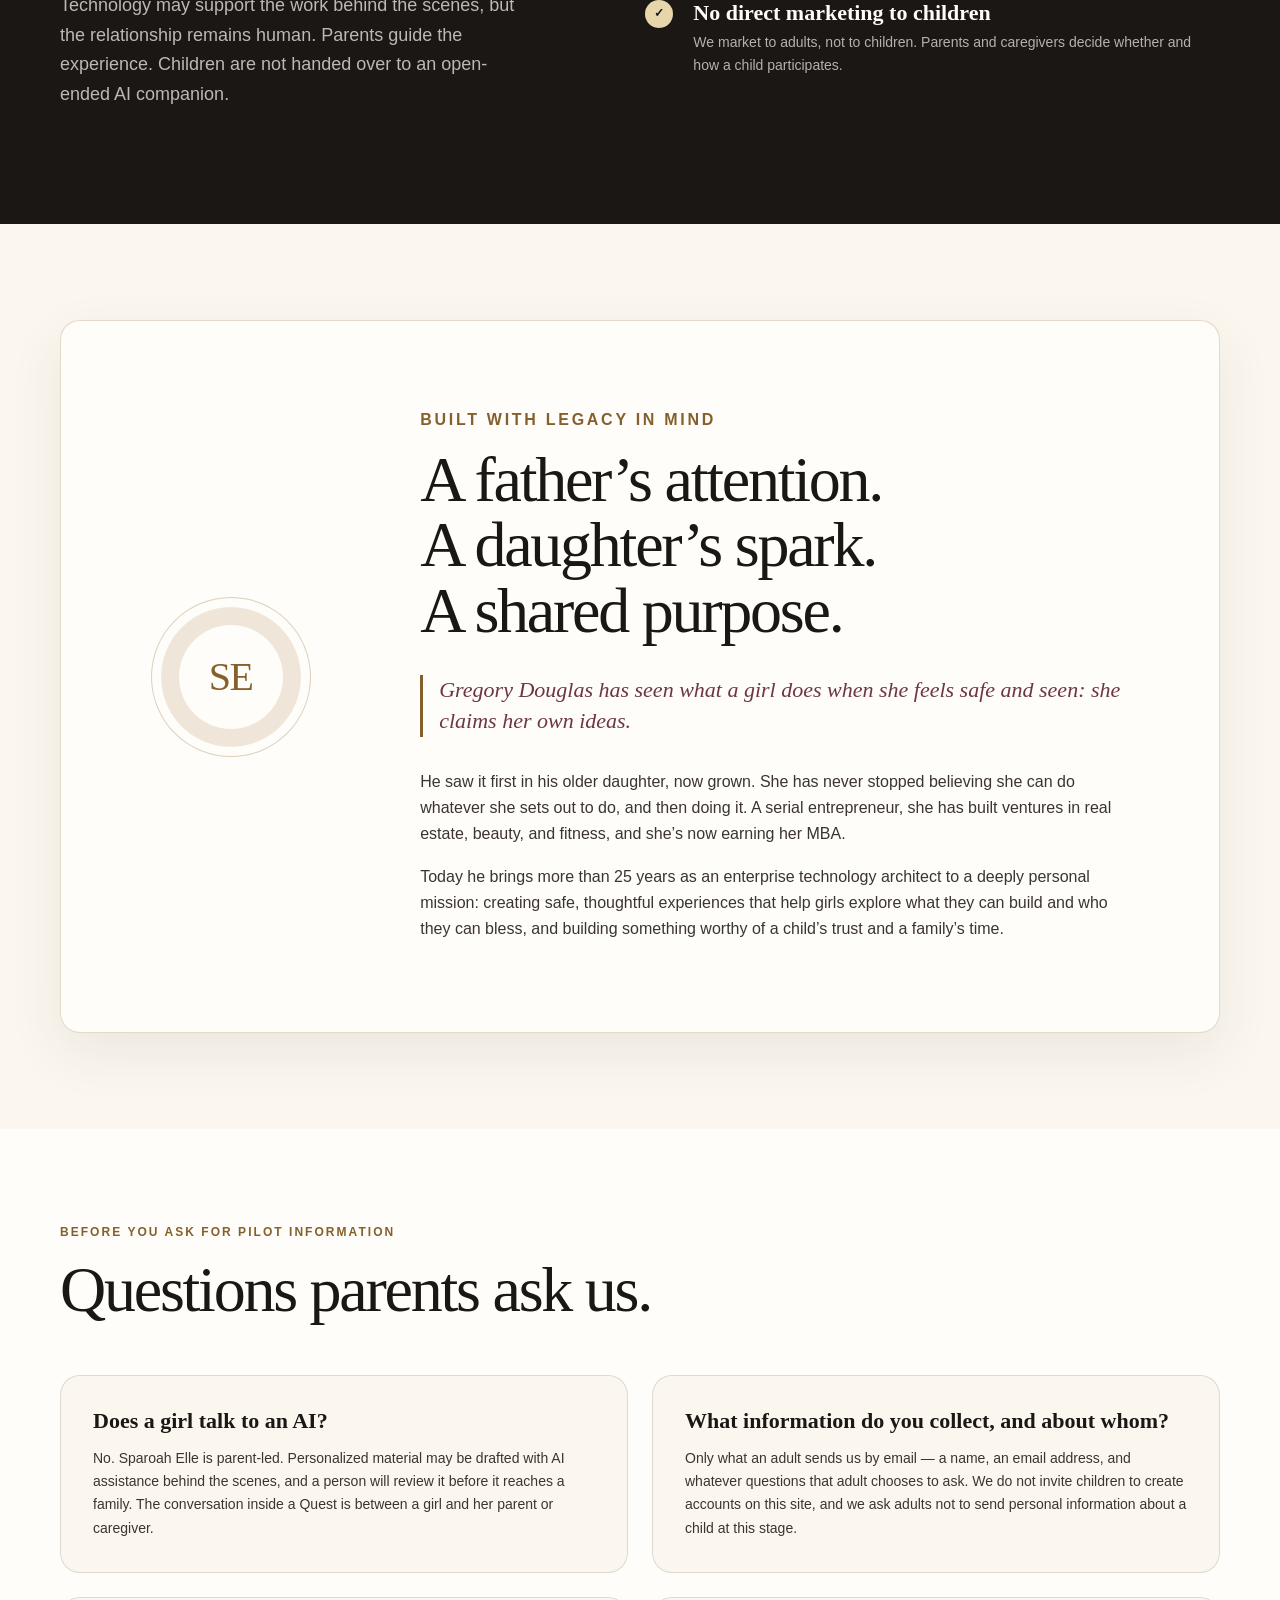
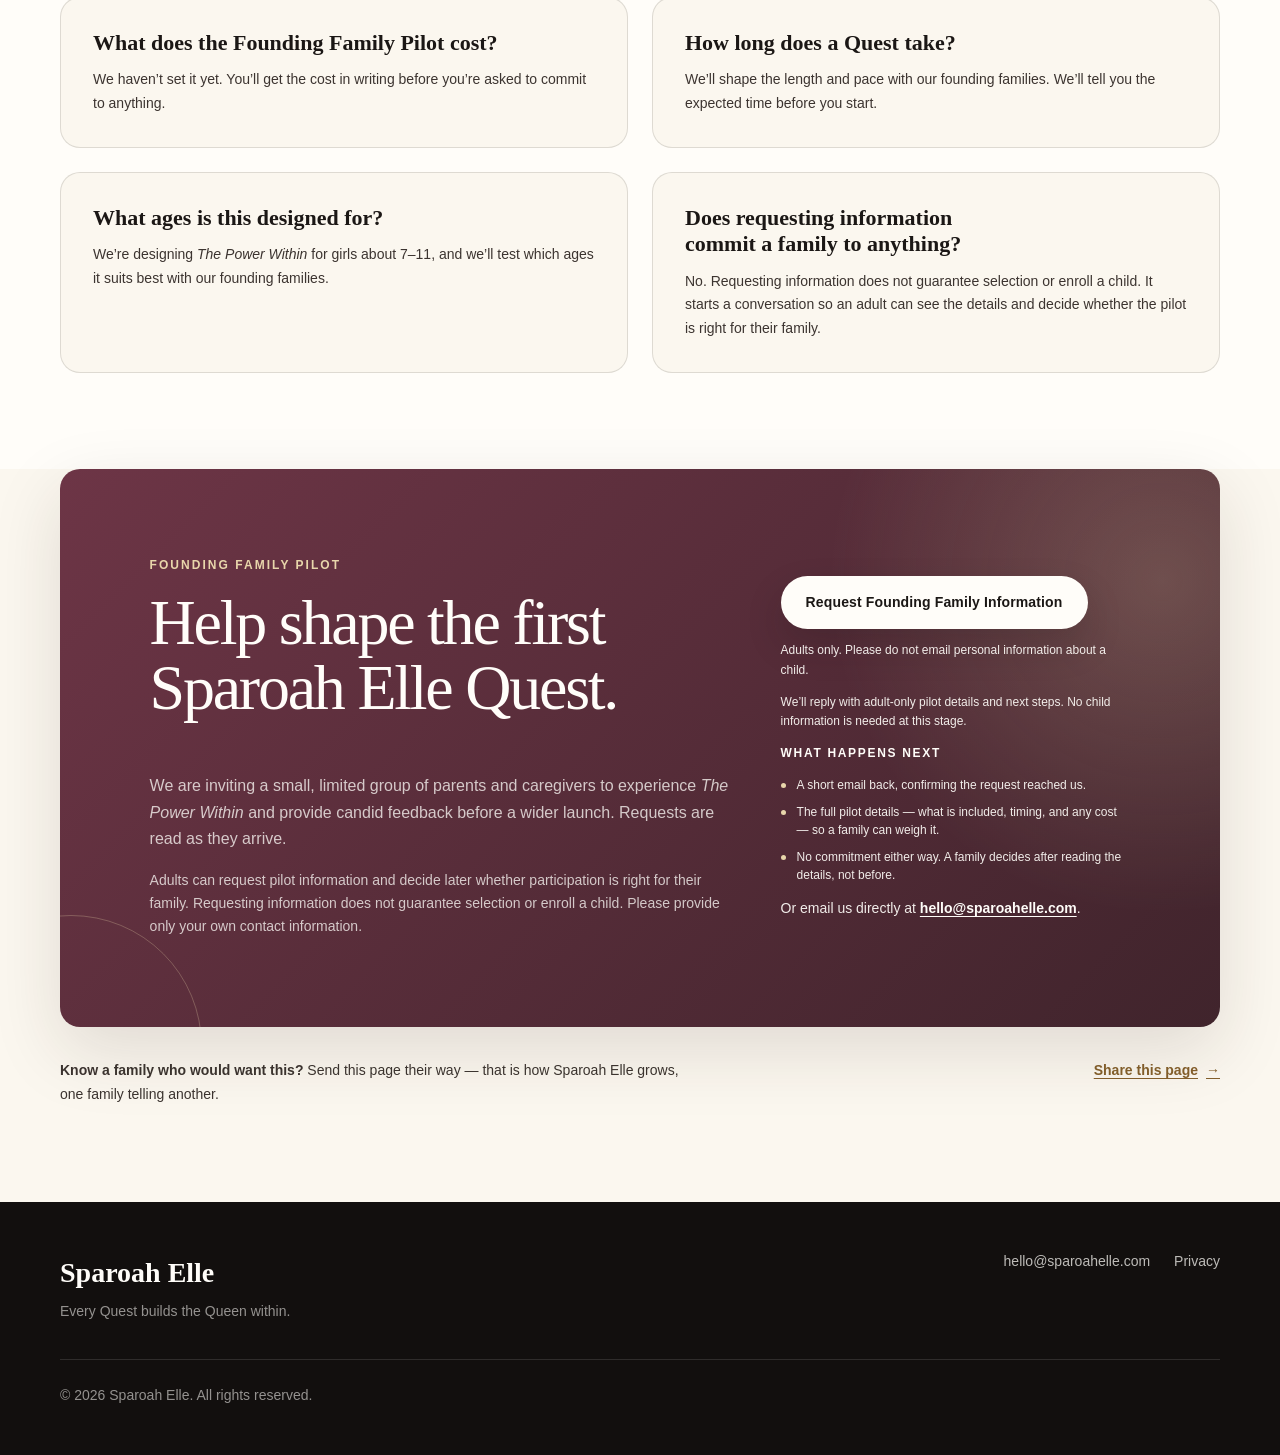
==== commit 775467d8: "Say "about 7-11" in the hero eyebrow too The FAQ and every description channel already read "about 7" ====
--- a/index.html
+++ b/index.html
@@ -89,7 +89,7 @@
       <div class="hero-glow hero-glow-two" aria-hidden="true"></div>
       <div class="shell hero-grid">
         <div class="hero-copy">
-          <p class="eyebrow">Parent-led Quest experiences for girls ages 7–11</p>
+          <p class="eyebrow">Parent-led Quest experiences for girls about 7–11</p>
           <h1>Every girl carries an idea worth exploring.</h1>
           <p class="hero-lede">Sparoah Elle gives parents a guided way to help a girl explore an idea, bring it to life, and use what she creates to serve someone else.</p>
           <p class="quest-definition">A Quest is a guided family experience that combines a personalized story, parent-child conversation, a creative challenge, reflection, and an act of service.</p>
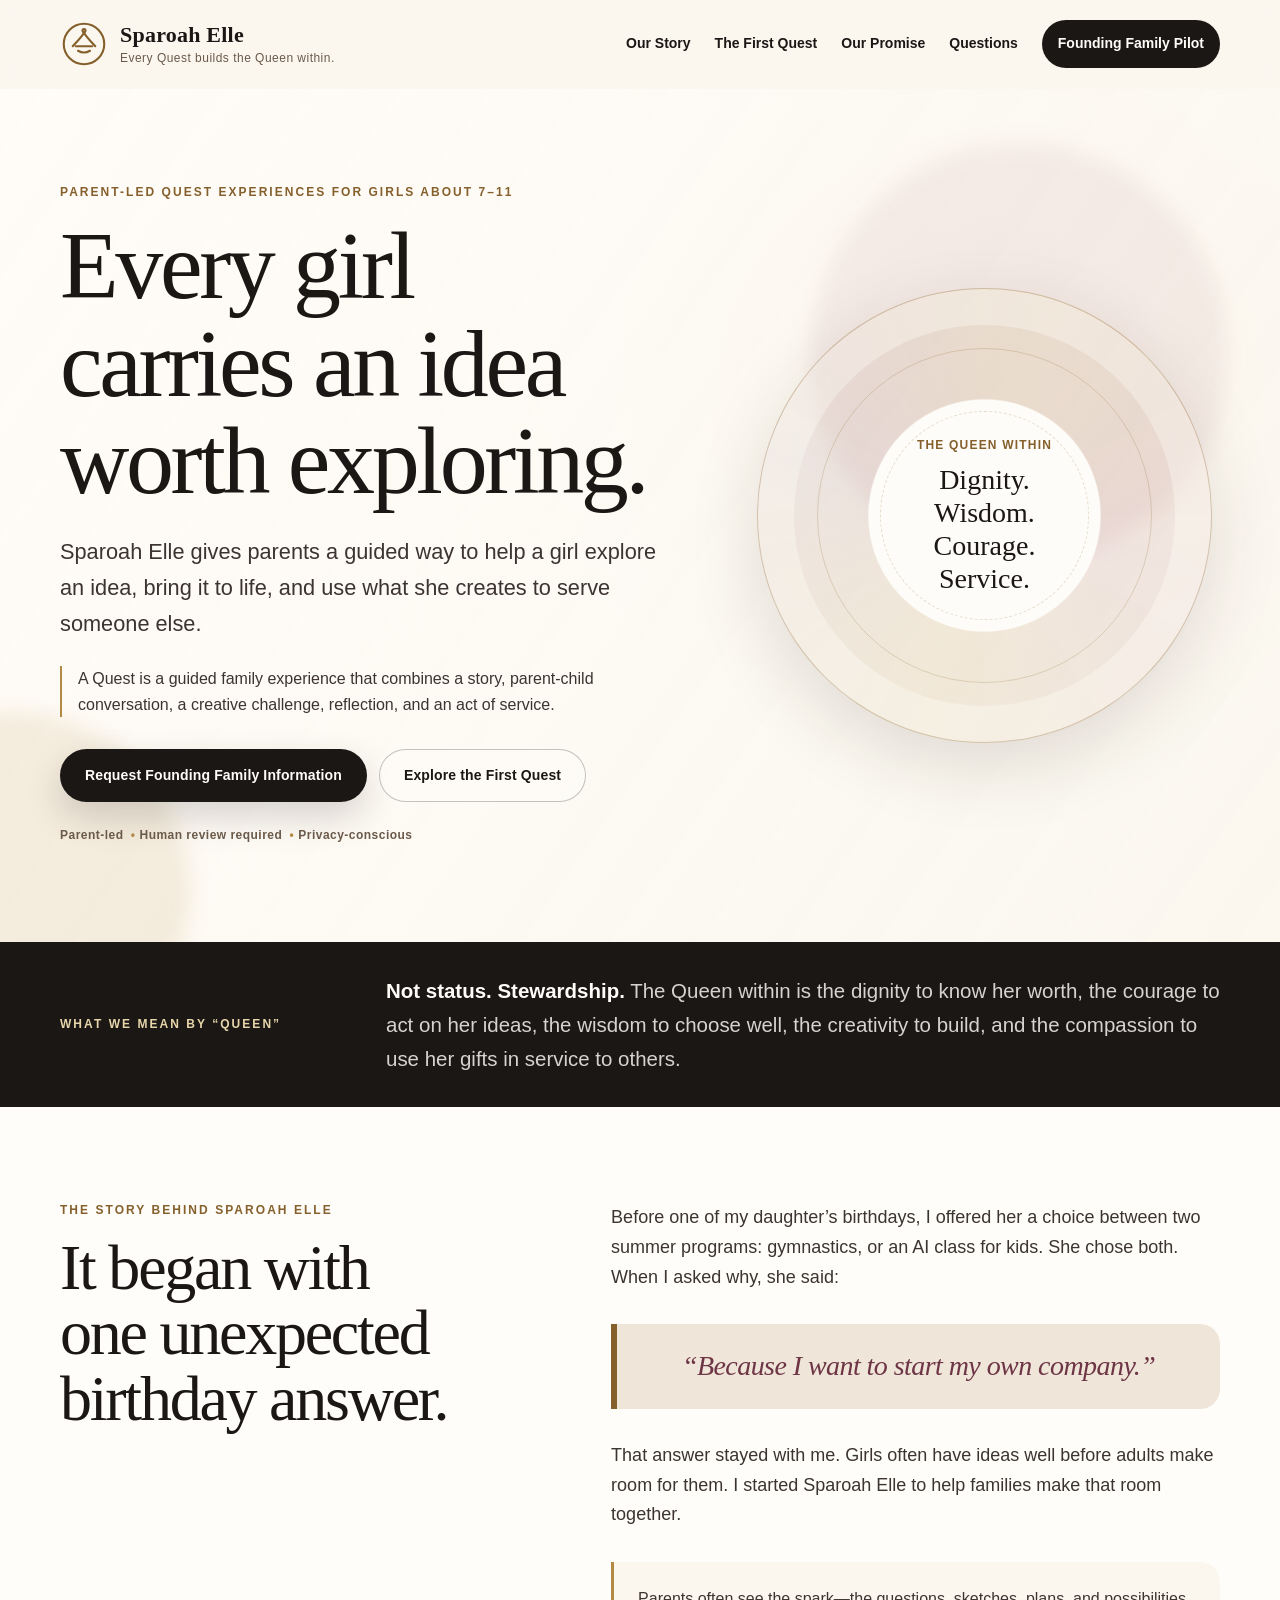
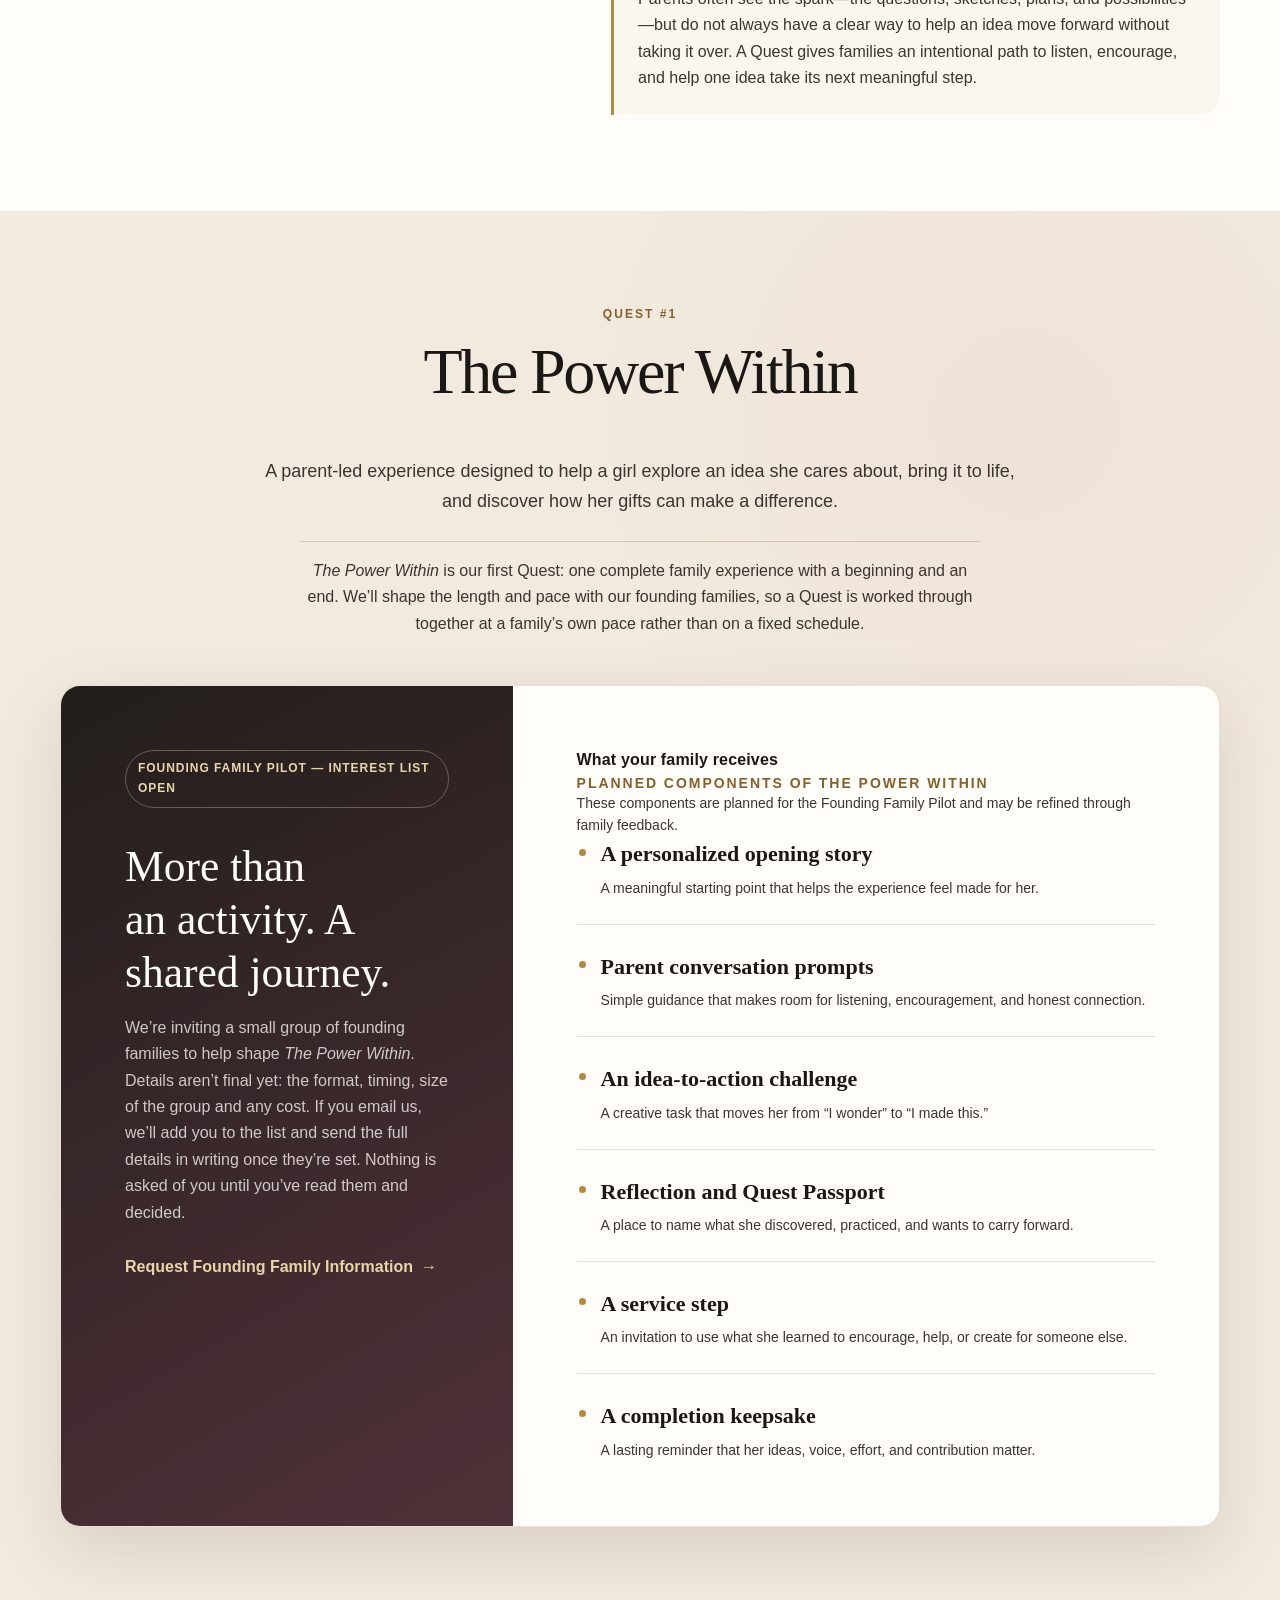
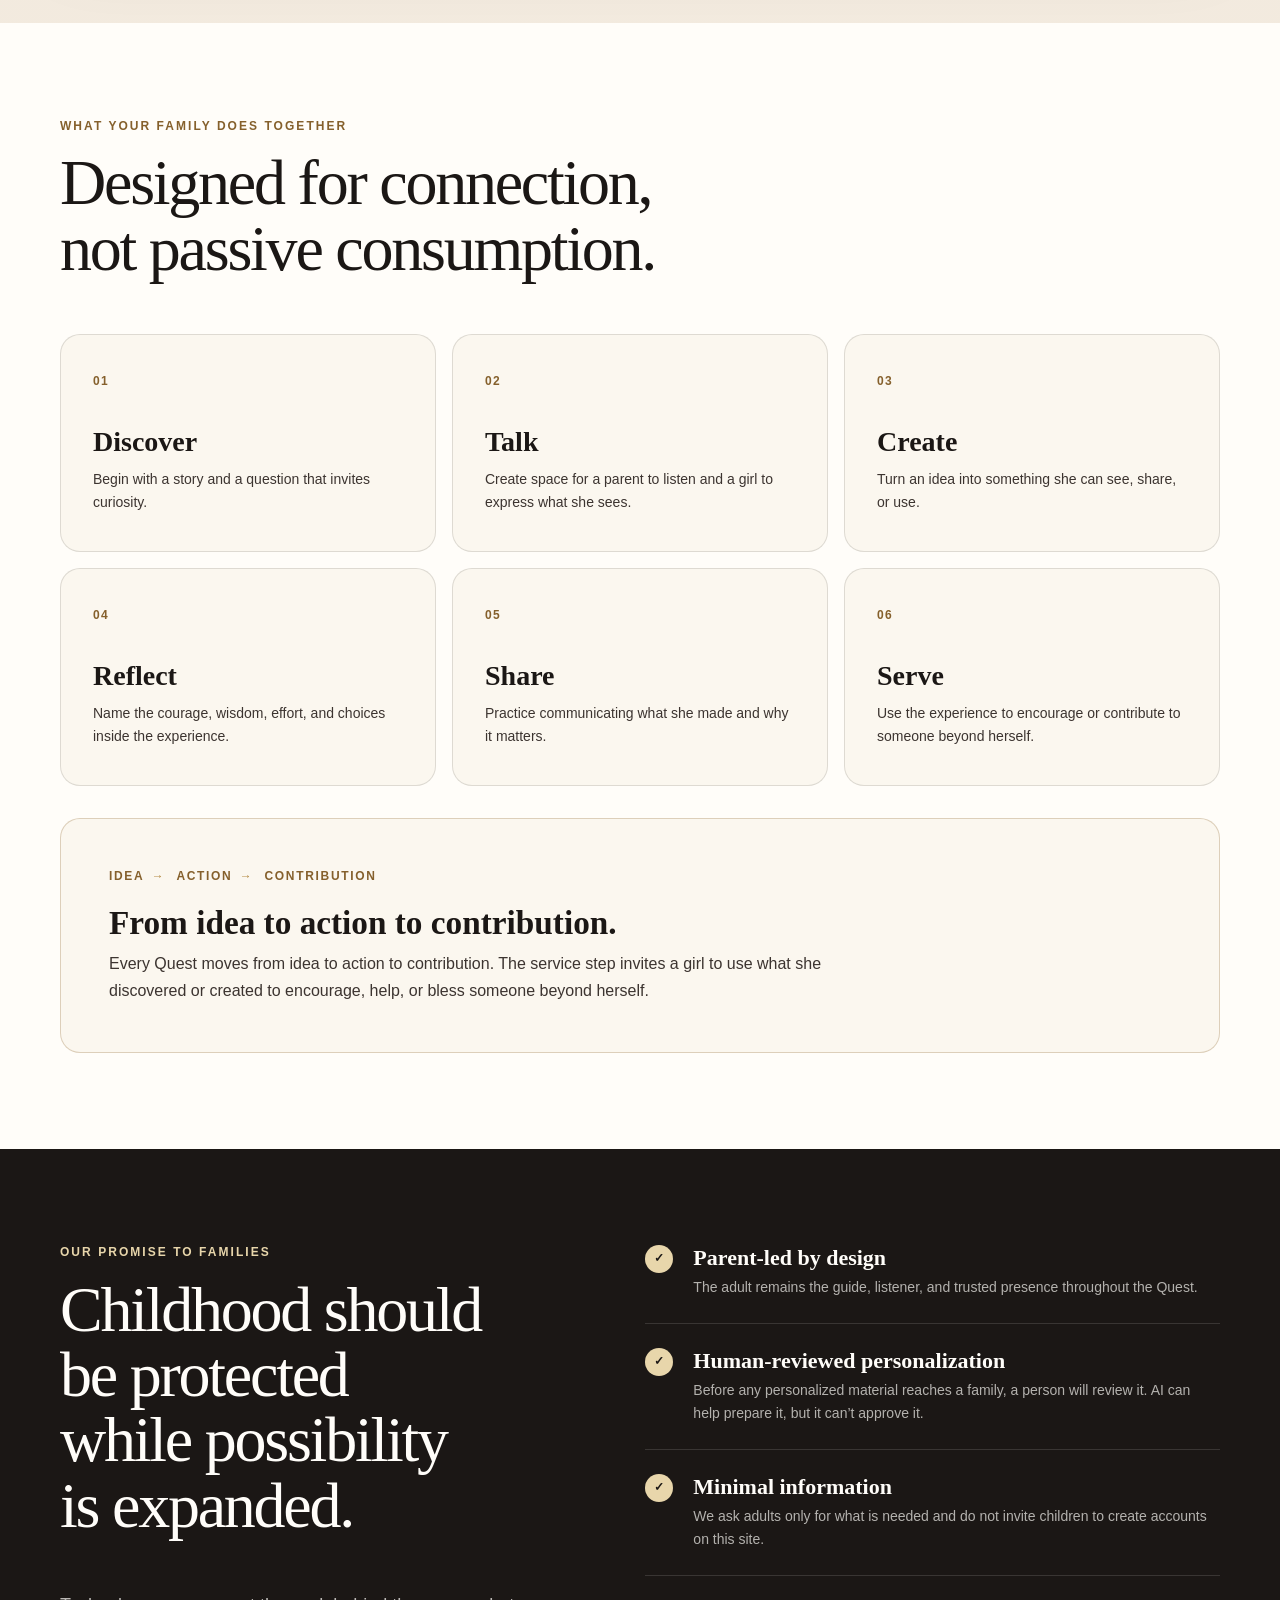
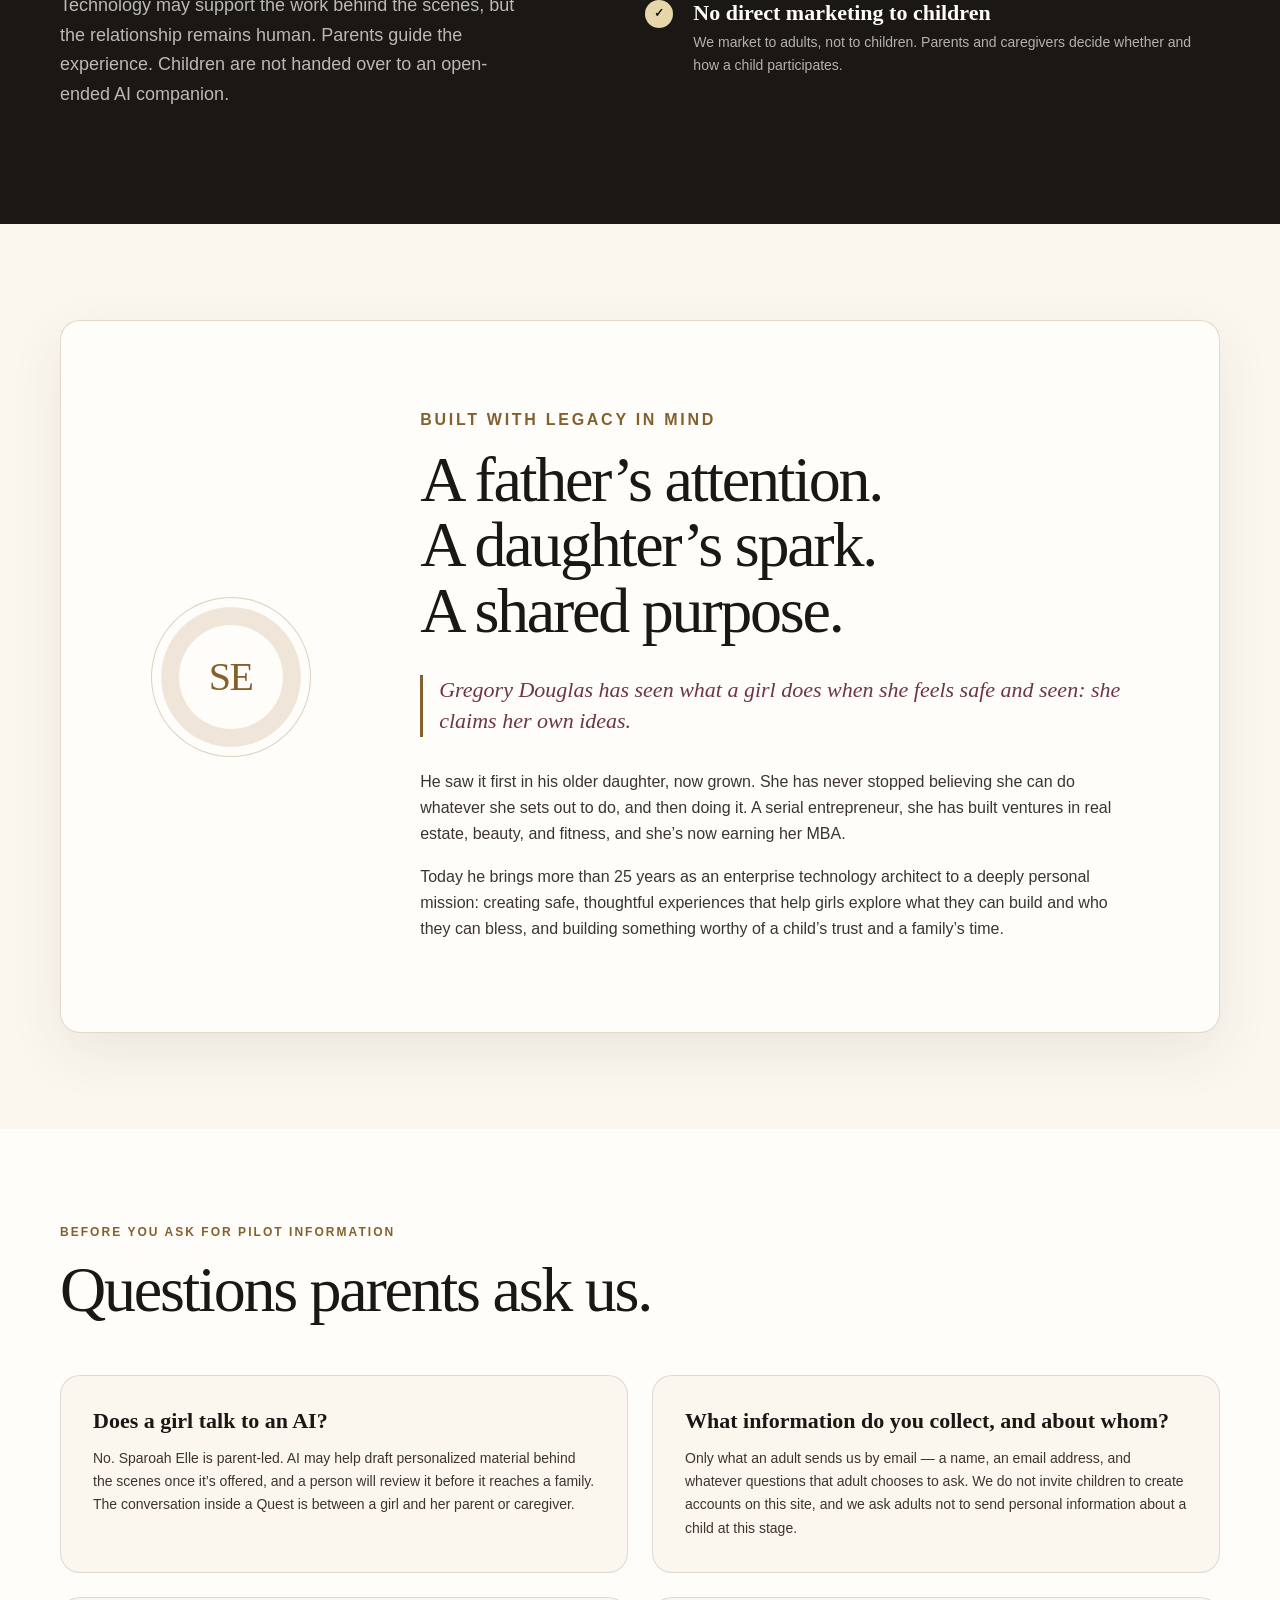
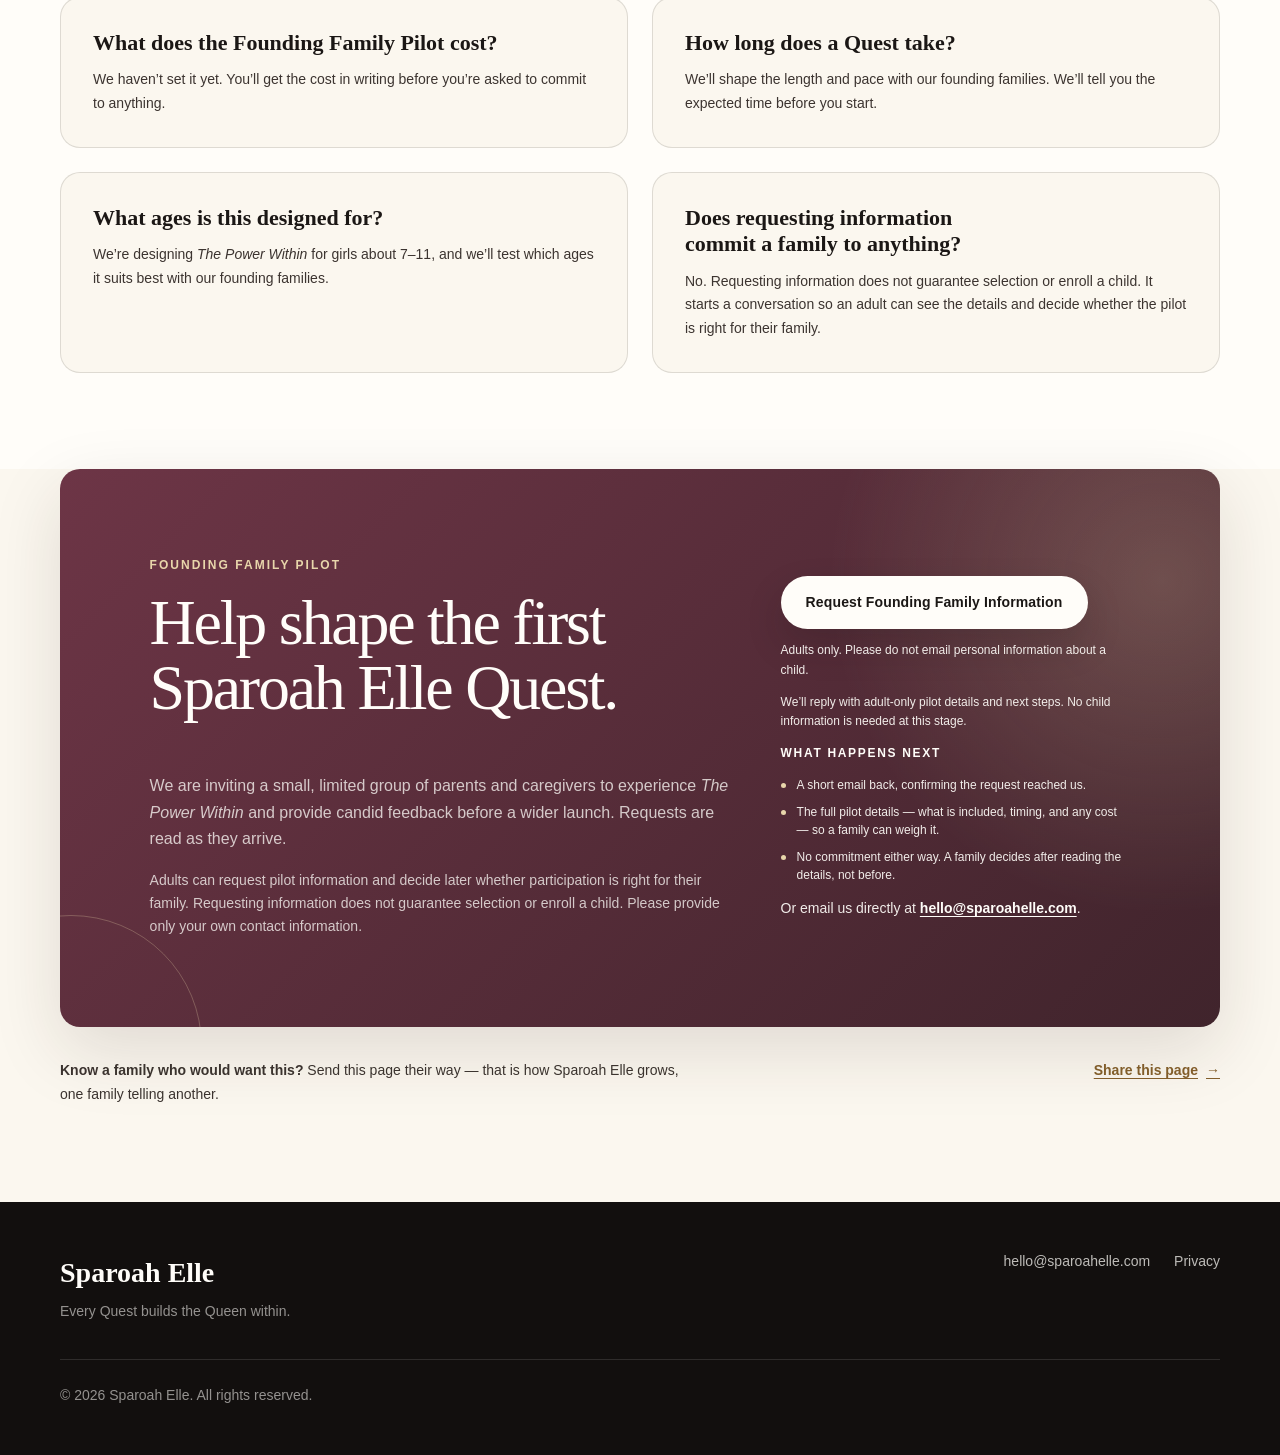
==== commit 35858b71: "Stop describing personalization as if it already exists - FAQ "Does a girl talk to an AI?": AI may h" ====
--- a/index.html
+++ b/index.html
@@ -92,7 +92,7 @@
           <p class="eyebrow">Parent-led Quest experiences for girls about 7–11</p>
           <h1>Every girl carries an idea worth exploring.</h1>
           <p class="hero-lede">Sparoah Elle gives parents a guided way to help a girl explore an idea, bring it to life, and use what she creates to serve someone else.</p>
-          <p class="quest-definition">A Quest is a guided family experience that combines a personalized story, parent-child conversation, a creative challenge, reflection, and an act of service.</p>
+          <p class="quest-definition">A Quest is a guided family experience that combines a story, parent-child conversation, a creative challenge, reflection, and an act of service.</p>
           <div class="hero-actions">
             <a class="button button-primary" href="#founding-families">Request Founding Family Information</a>
             <a class="button button-secondary" href="#quest">Explore the First Quest</a>
@@ -138,7 +138,7 @@
         <div class="section-heading centered">
           <p class="eyebrow">Quest #1</p>
           <h2>The Power Within</h2>
-          <p>A personalized, parent-led experience designed to help a girl explore an idea she cares about, bring it to life, and discover how her gifts can make a difference.</p>
+          <p>A parent-led experience designed to help a girl explore an idea she cares about, bring it to life, and discover how her gifts can make a difference.</p>
         </div>
 
         <p class="quest-scope"><em>The Power Within</em> is our first Quest: one complete family experience with a beginning and an end. We’ll shape the length and pace with our founding families, so a Quest is worked through together at a family’s own pace rather than on a fixed schedule.</p>
@@ -264,7 +264,7 @@
         <div class="faq-list">
           <article>
             <h3>Does a girl talk to an AI?</h3>
-            <p>No. Sparoah Elle is parent-led. Personalized material may be drafted with AI assistance behind the scenes, and a person will review it before it reaches a family. The conversation inside a Quest is between a girl and her parent or caregiver.</p>
+            <p>No. Sparoah Elle is parent-led. AI may help draft personalized material behind the scenes once it’s offered, and a person will review it before it reaches a family. The conversation inside a Quest is between a girl and her parent or caregiver.</p>
           </article>
           <article>
             <h3>What information do you collect, and about whom?</h3>
